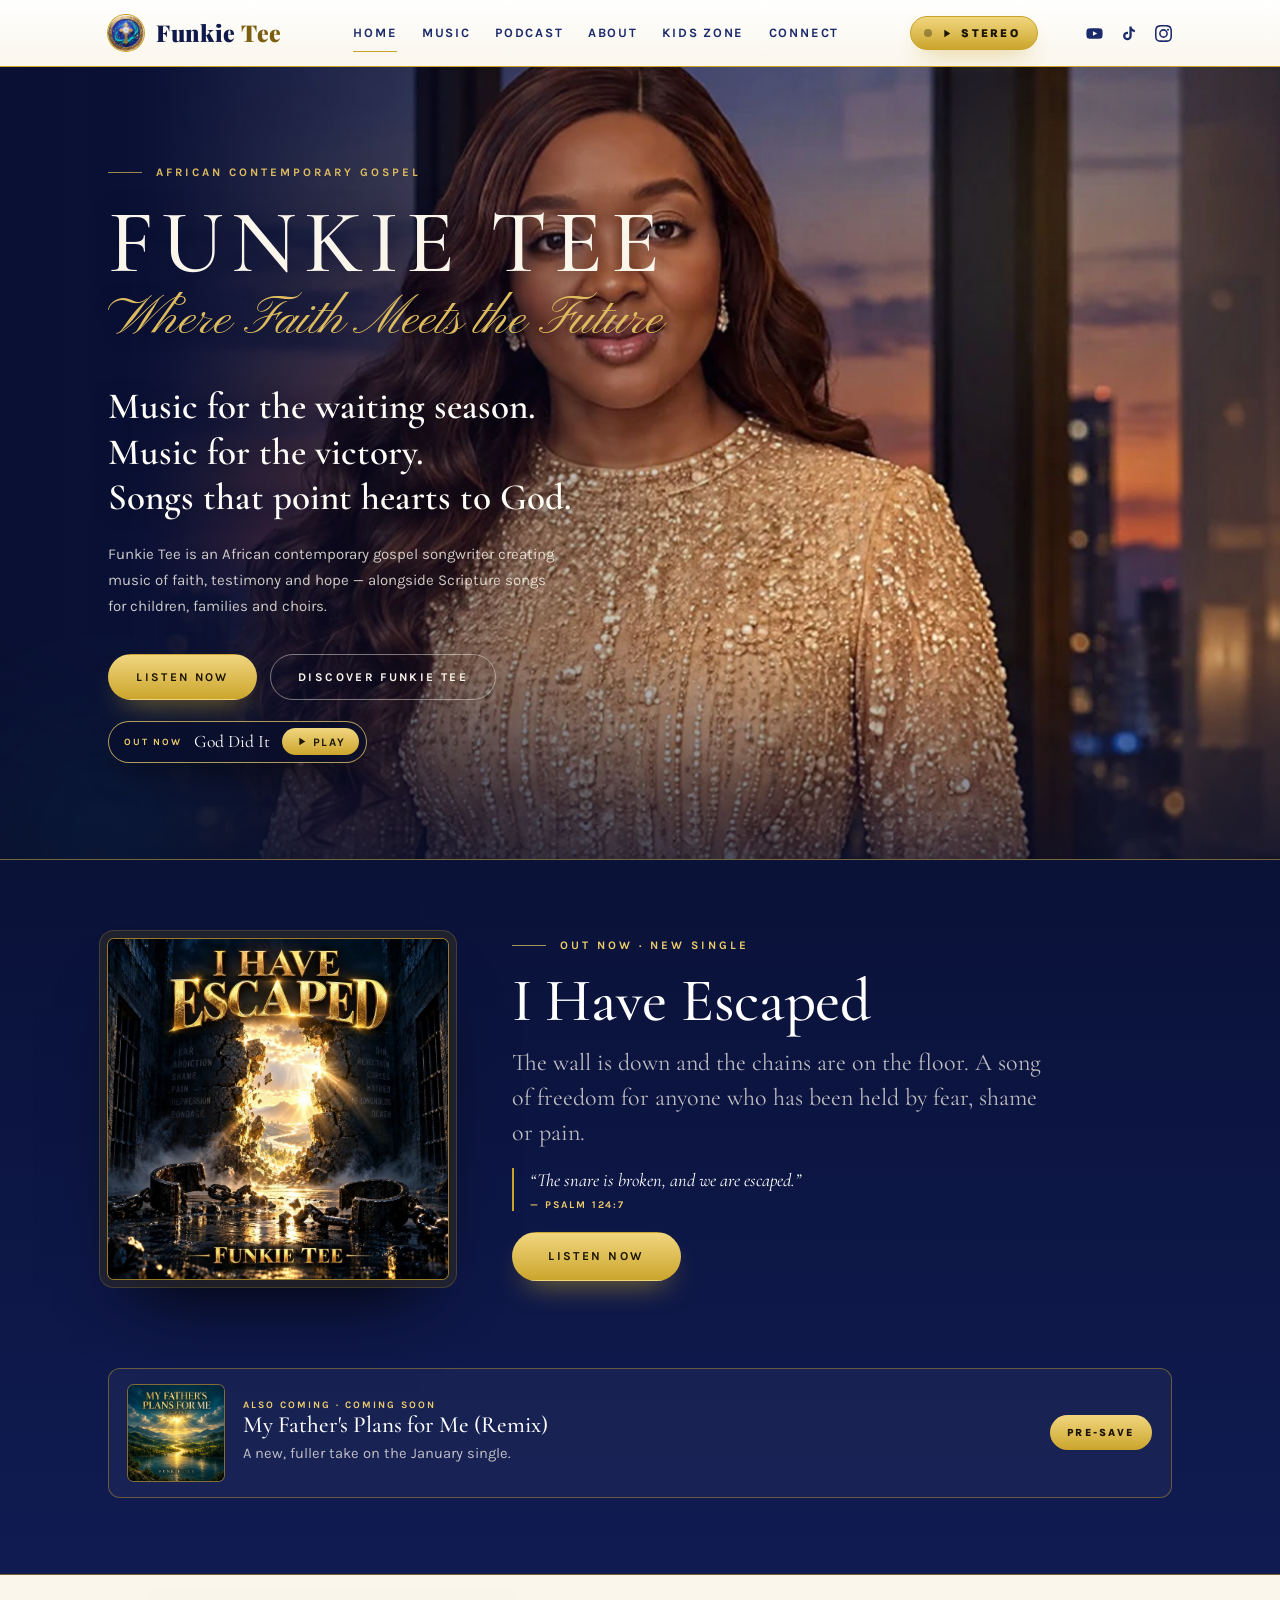
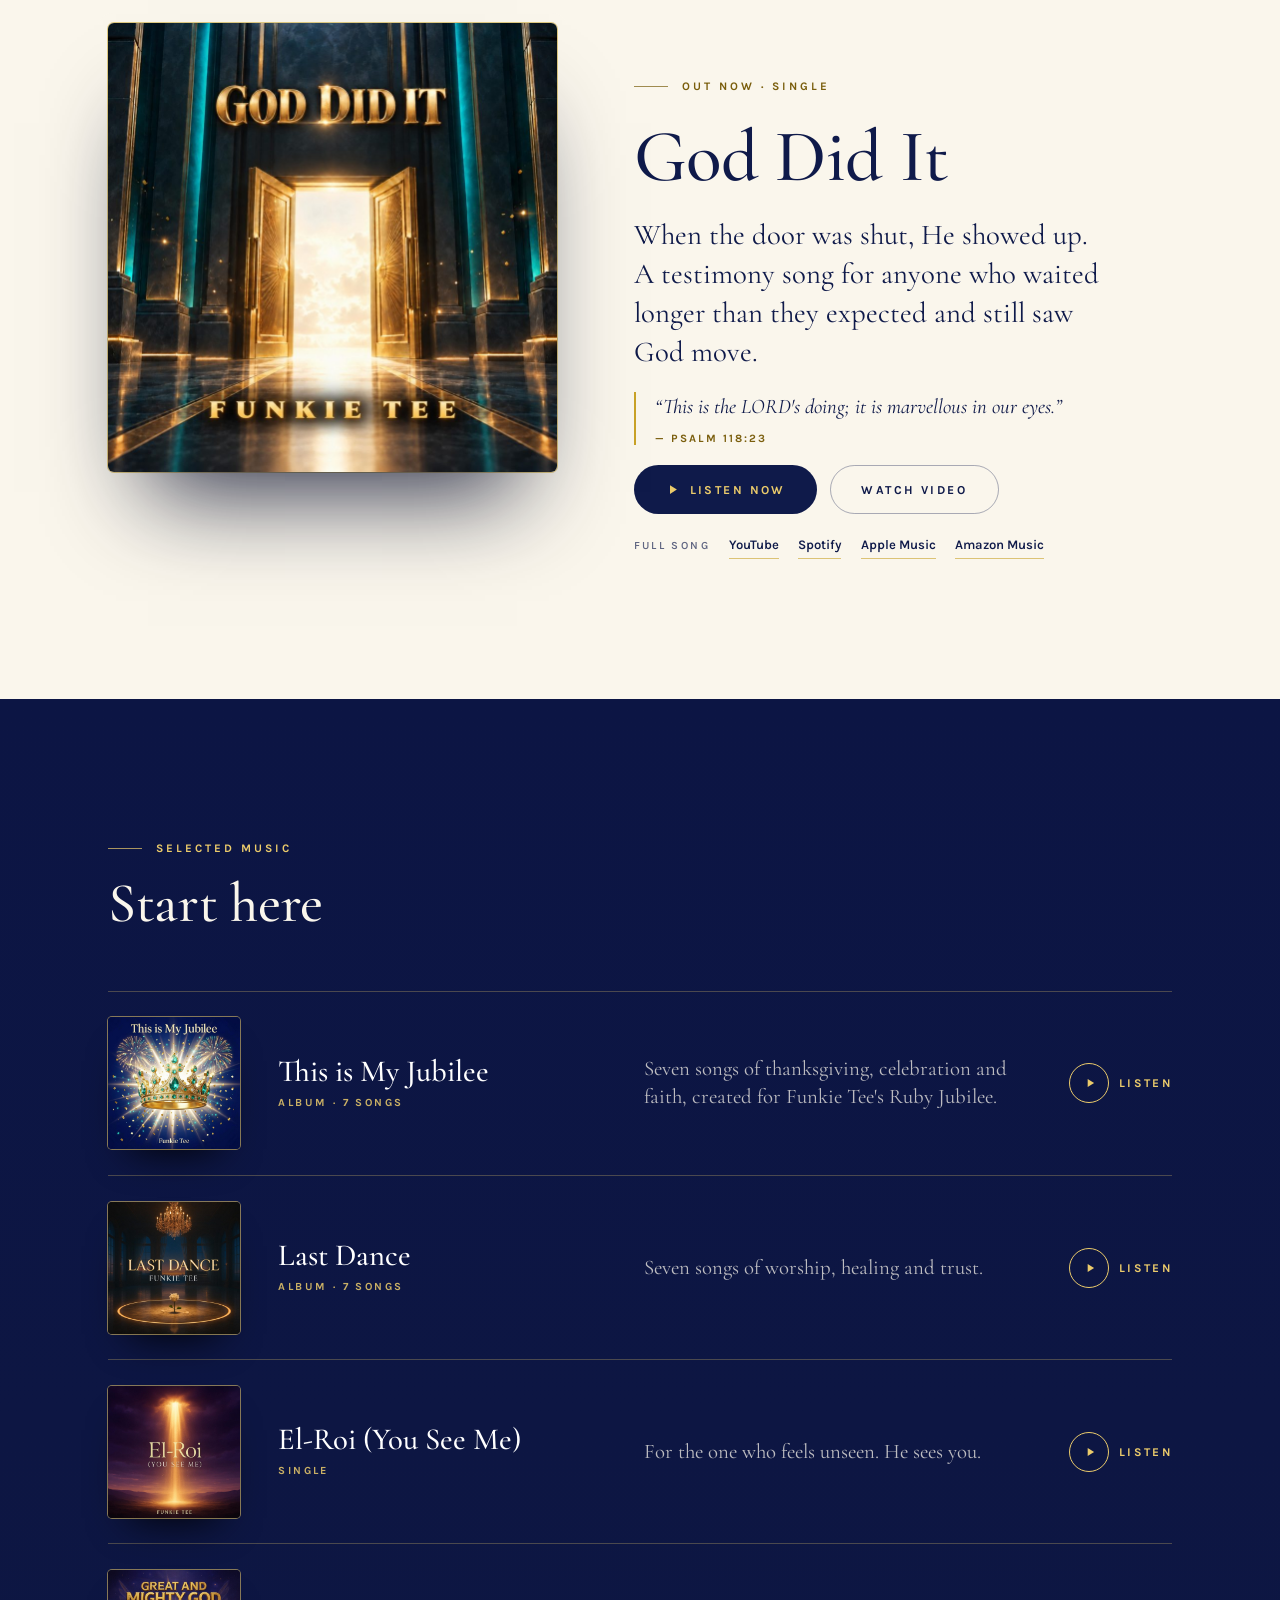
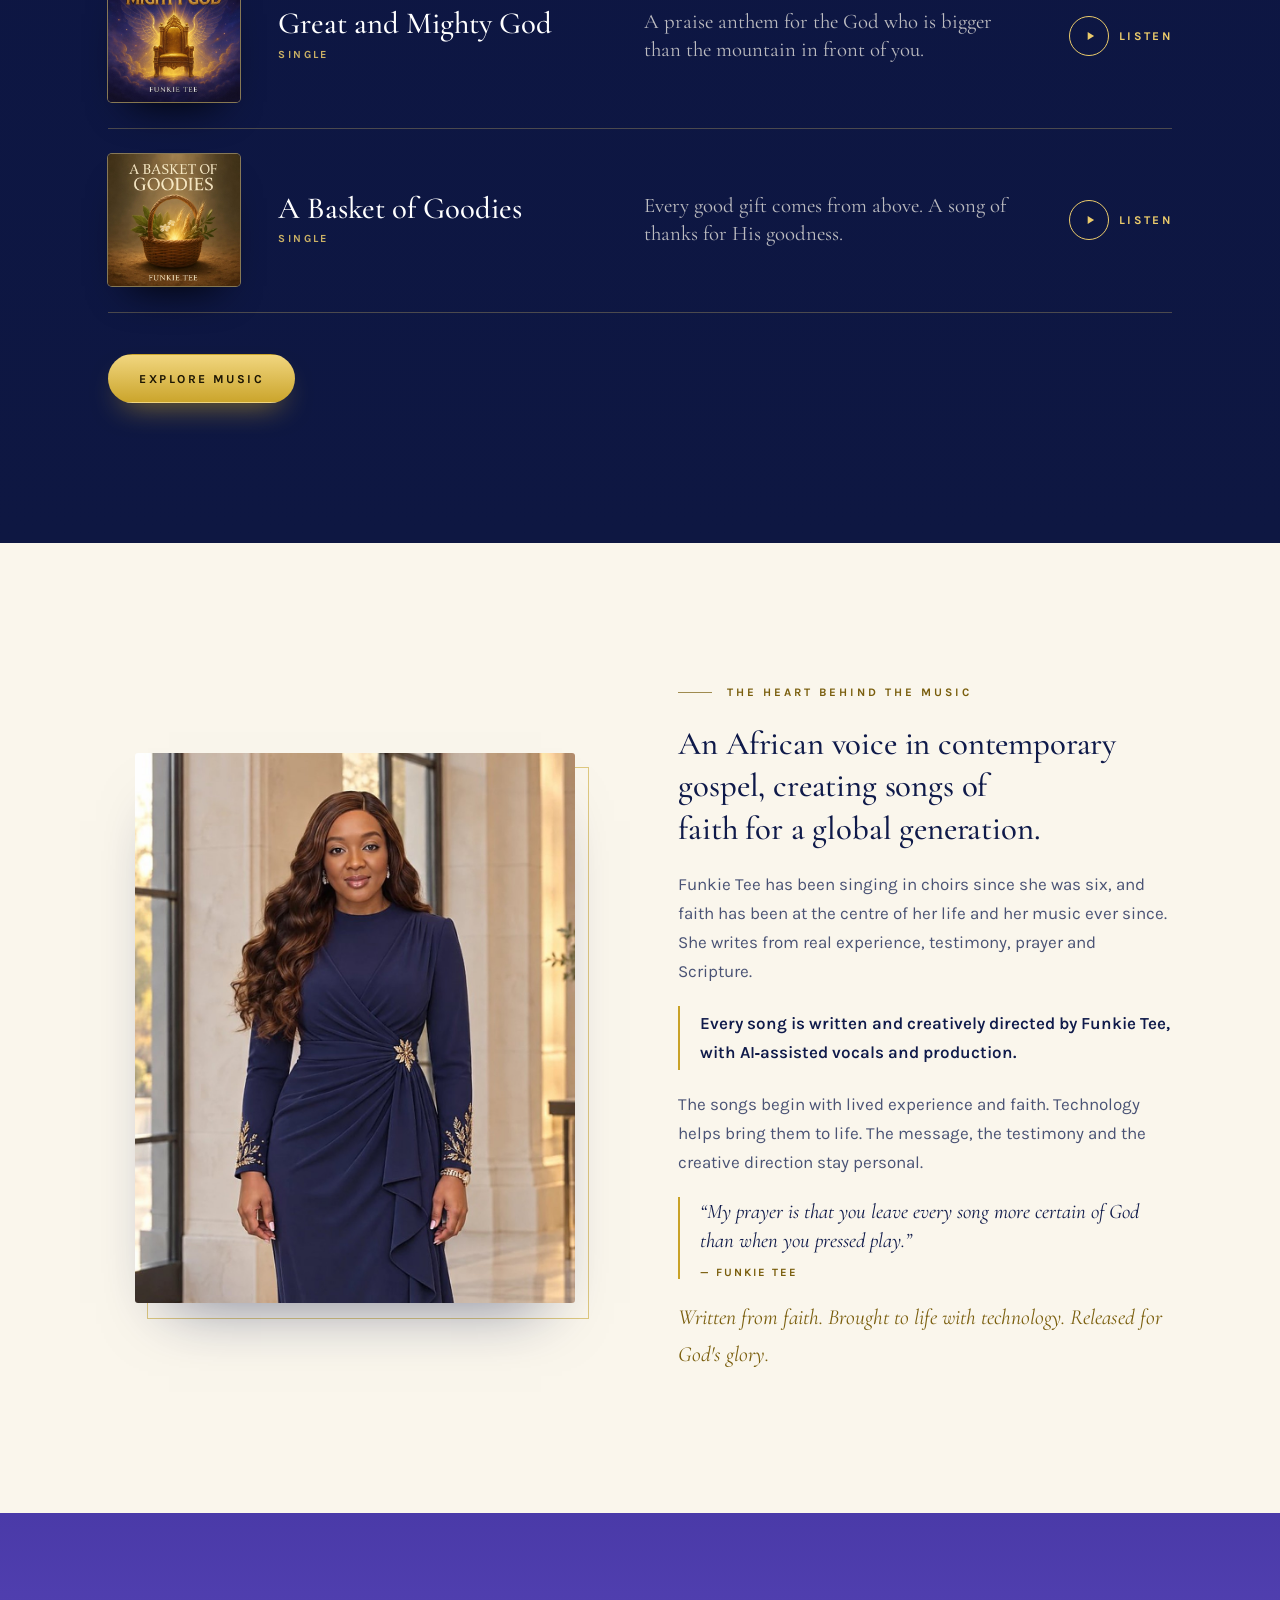
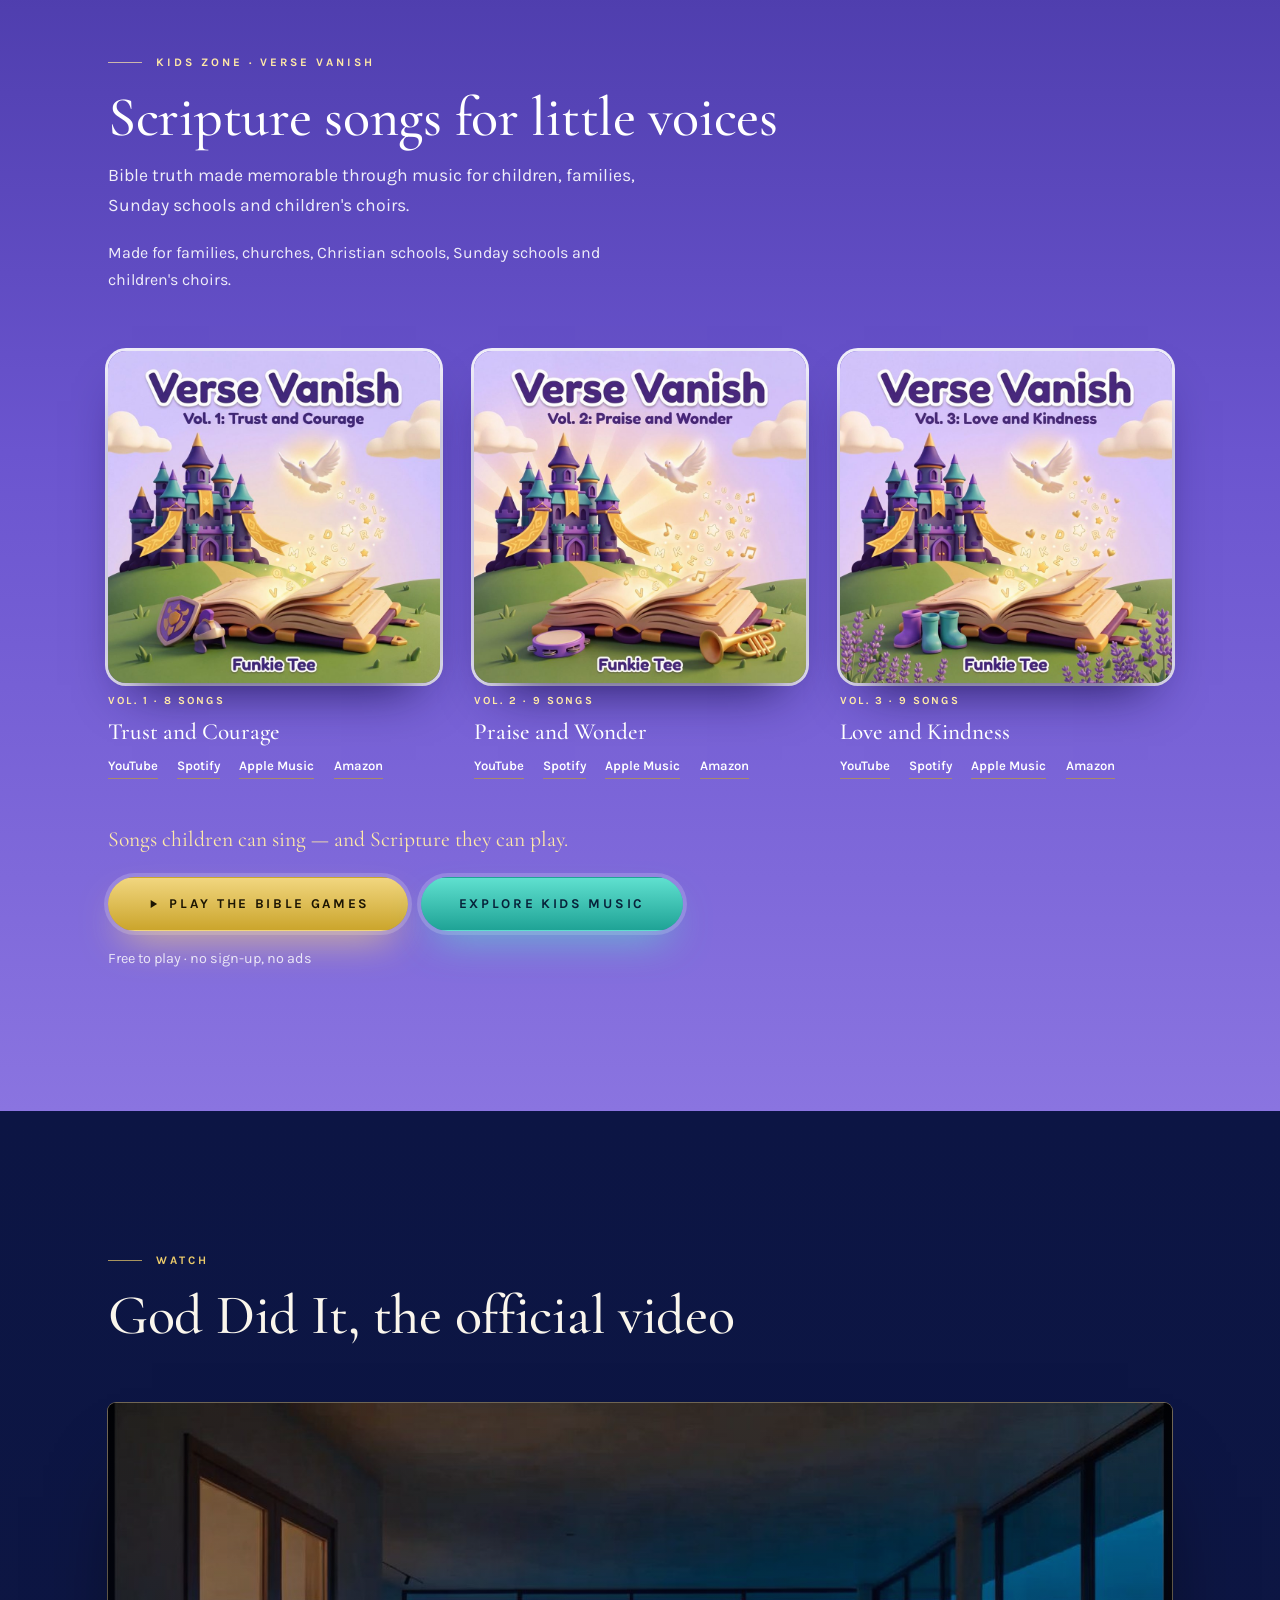
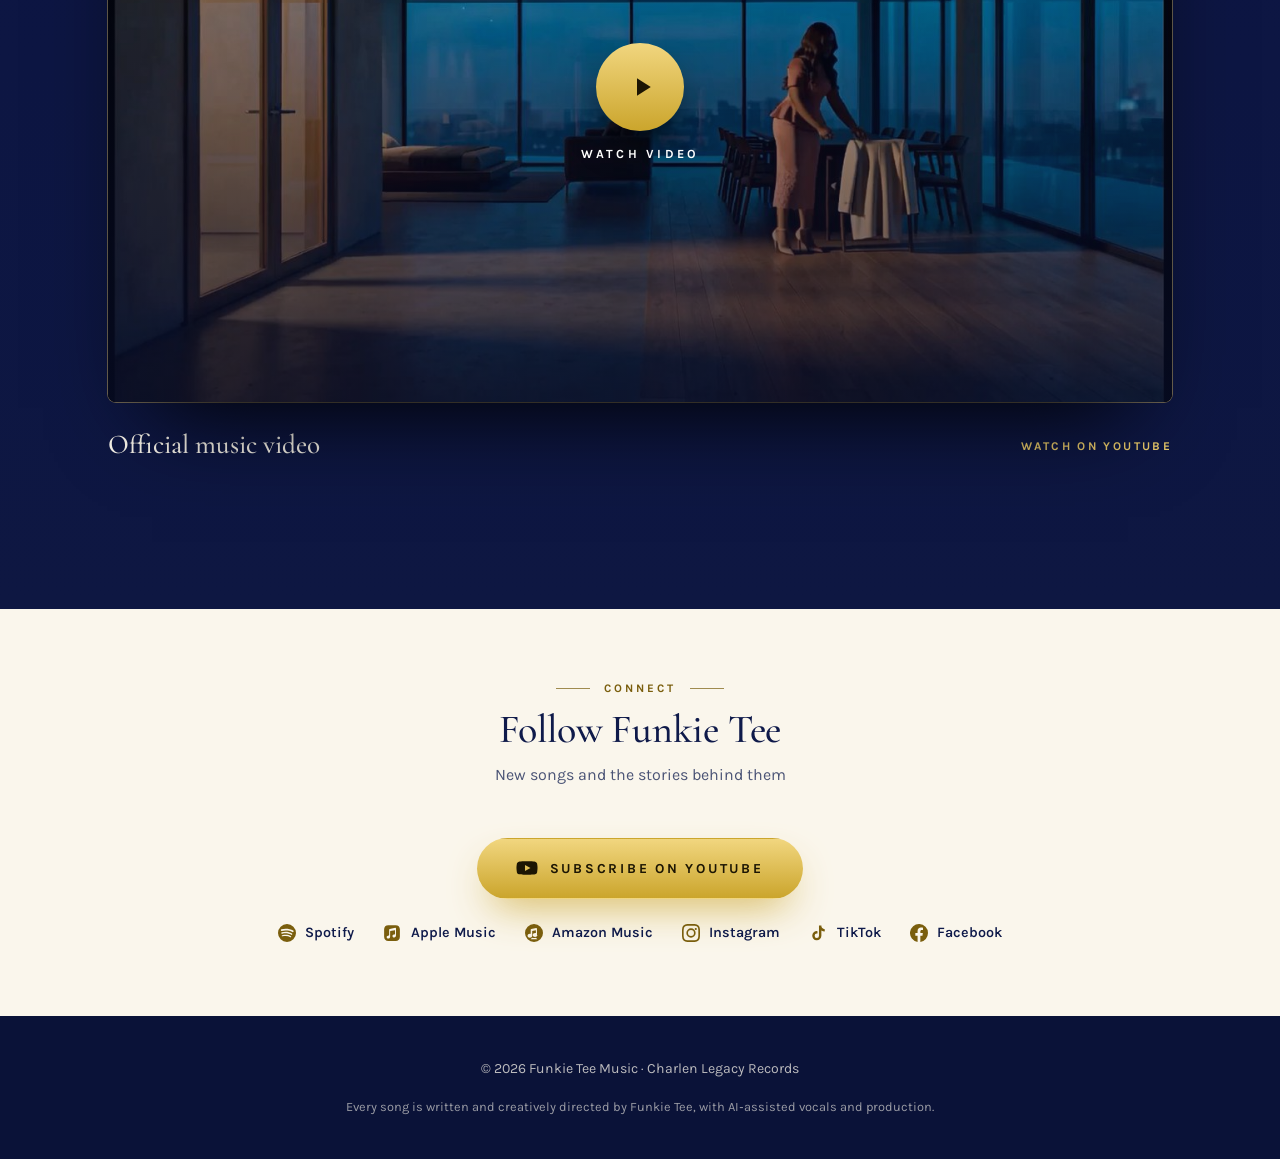
==== index.html @ 5ebae1af "Start here: Great and Mighty God replaces Nothing Missing, Nothing Broken Co-Authored-By: Claude Fab" ====
<!doctype html>
<html lang="en">
<head>
<meta charset="utf-8">
<meta name="viewport" content="width=device-width, initial-scale=1, viewport-fit=cover">
<title>Funkie Tee | Contemporary Gospel Music</title>
<meta name="description" content="Contemporary gospel music by Funkie Tee — songs of faith, testimony, worship and hope, plus Scripture music for children, families and choirs.">
<link rel="canonical" href="https://www.funkieteemusic.com/">
<meta property="og:type" content="website">
<meta property="og:site_name" content="Funkie Tee Music">
<meta property="og:title" content="Funkie Tee | Contemporary Gospel Music">
<meta property="og:description" content="Contemporary gospel music by Funkie Tee — songs of faith, testimony, worship and hope, plus Scripture music for children, families and choirs.">
<meta property="og:url" content="https://www.funkieteemusic.com/">
<meta property="og:image" content="https://www.funkieteemusic.com/img/share.jpg">
<meta property="og:image:width" content="1200">
<meta property="og:image:height" content="630">
<meta name="twitter:card" content="summary_large_image">
<meta name="theme-color" content="#0C1544">
<script type="application/ld+json">{"@context": "https://schema.org", "@type": "MusicGroup", "name": "Funkie Tee", "url": "https://www.funkieteemusic.com/", "image": "https://www.funkieteemusic.com/img/hero-wide.jpg", "description": "African contemporary gospel songwriter and creative artist.", "genre": ["Contemporary gospel", "African contemporary Christian", "Praise and worship", "Children's music"], "sameAs": ["https://www.youtube.com/@Funkieteemusic", "https://open.spotify.com/artist/38PxBexr2CgpQjC7OwSqL5", "https://music.apple.com/us/artist/funkie-tee/1867356216", "https://music.amazon.ca/artists/B0GFKVNXMG", "https://www.instagram.com/funkieteemusic", "https://www.tiktok.com/@funkieteemusic", "https://www.facebook.com/funkieteemusic"]}</script>
<link rel="icon" type="image/png" href="favicon.png">
<link rel="apple-touch-icon" href="apple-touch-icon.png">
<link rel="preconnect" href="https://fonts.googleapis.com">
<link rel="preconnect" href="https://fonts.gstatic.com" crossorigin>
<link rel="stylesheet" href="https://fonts.googleapis.com/css2?family=Cormorant+Garamond:ital,wght@0,500;0,600;1,500&family=Karla:wght@400;600;700;800&family=Pinyon+Script&family=Playfair+Display:wght@800;900&display=swap">
<link rel="stylesheet" href="css/site.css?v=55">
</head>
<body>
<a class="skiplink" href="#main">Skip to content</a>
<header class="site-head" id="site-head">
  <div class="wrap">
    <a class="brand" href="#top"><img src="img/emblem-sm.png" alt="" width="44" height="44"><span class="bname">Funkie <em>Tee</em></span></a>
    <button class="menu-btn" type="button" id="menu-btn" aria-expanded="false" aria-controls="navlinks">Menu</button>
    <nav class="links" id="navlinks" aria-label="Main">
      <a href="#top" aria-current="page">Home</a>
      <a href="music.html">Music</a>
      <a href="podcast.html">Podcast</a>
      <a href="#about">About</a>
      <a href="#kids">Kids Zone</a>
      <a href="#follow">Connect</a>
    </nav>
    <button class="stereo" type="button" id="stereo-btn" aria-pressed="false" aria-label="Turn on the stereo: play a continuous mix of Funkie Tee songs"><span class="dot"></span><svg class="i-play" viewBox="0 0 24 24" aria-hidden="true"><path d="M8 5v14l11-7z"/></svg><svg class="i-pause" viewBox="0 0 24 24" aria-hidden="true"><path d="M6 5h4v14H6zM14 5h4v14h-4z"/></svg><span class="full">Turn on the stereo</span><span class="short">Stereo</span></button>
    <div class="head-social">
      <a href="https://www.youtube.com/@Funkieteemusic?sub_confirmation=1" target="_blank" rel="noopener" aria-label="Subscribe to Funkie Tee on YouTube"><svg viewBox="0 0 24 24"><path d="M23 7.2a3 3 0 0 0-2.1-2.1C19 4.6 12 4.6 12 4.6s-7 0-8.9.5A3 3 0 0 0 1 7.2 31 31 0 0 0 .5 12 31 31 0 0 0 1 16.8a3 3 0 0 0 2.1 2.1c1.9.5 8.9.5 8.9.5s7 0 8.9-.5a3 3 0 0 0 2.1-2.1 31 31 0 0 0 .5-4.8 31 31 0 0 0-.5-4.8zM9.8 15.2V8.8l6 3.2-6 3.2z"/></svg></a>
      <a href="https://www.tiktok.com/@funkieteemusic" target="_blank" rel="noopener" aria-label="Funkie Tee on TikTok"><svg viewBox="0 0 24 24"><path d="M16.5 2h-3.2v13.6a2.9 2.9 0 1 1-2.9-2.9c.3 0 .6 0 .9.1V9.5a6.1 6.1 0 1 0 5.2 6V8.6a7.5 7.5 0 0 0 4.5 1.5V6.9A4.5 4.5 0 0 1 16.5 2z"/></svg></a>
      <a href="https://www.instagram.com/funkieteemusic" target="_blank" rel="noopener" aria-label="Funkie Tee on Instagram"><svg viewBox="0 0 24 24"><path d="M12 2.2c3.2 0 3.6 0 4.8.1 3.2.1 4.8 1.7 4.9 4.9.1 1.2.1 1.6.1 4.8s0 3.6-.1 4.8c-.1 3.2-1.7 4.8-4.9 4.9-1.2.1-1.6.1-4.8.1s-3.6 0-4.8-.1c-3.3-.1-4.8-1.7-4.9-4.9C2.2 15.6 2.2 15.2 2.2 12s0-3.6.1-4.8C2.4 4 4 2.4 7.2 2.3 8.4 2.2 8.8 2.2 12 2.2zM12 0C8.7 0 8.3 0 7.1.1 2.7.3.3 2.7.1 7.1 0 8.3 0 8.7 0 12s0 3.7.1 4.9c.2 4.4 2.6 6.8 7 7 1.2.1 1.6.1 4.9.1s3.7 0 4.9-.1c4.4-.2 6.8-2.6 7-7 .1-1.2.1-1.6.1-4.9s0-3.7-.1-4.9c-.2-4.4-2.6-6.8-7-7C15.7 0 15.3 0 12 0zm0 5.8a6.2 6.2 0 1 0 0 12.4 6.2 6.2 0 0 0 0-12.4zM12 16a4 4 0 1 1 0-8 4 4 0 0 1 0 8zm6.4-10.8a1.4 1.4 0 1 0 0 2.9 1.4 1.4 0 0 0 0-2.9z"/></svg></a>
    </div>
  </div>
</header>

<main id="main">
<section class="hero hero-wide" id="top" style="padding-block:0">
  <picture class="hero-bg"><source media="(max-width:820px)" srcset="img/hero-tall.jpg?v=3"><img src="img/hero-wide.jpg?v=2" alt="Funkie Tee in a gold beaded gown beside a window over a city at dusk" width="2000" height="1125" fetchpriority="high"></picture>
  <div class="hero-light" aria-hidden="true"><i class="gold"></i><i class="teal"></i></div>
  <div class="wrap">
    <div class="hero-copy">
      <span class="eyebrow">African contemporary gospel</span>
      <h1>FUNKIE TEE</h1>
      <p class="tagline">Where Faith Meets the Future</p>
      <p class="statement">Music for the waiting season.<br>Music for the victory.<br>Songs that point hearts to God.</p>
      <p class="support">Funkie Tee is an African contemporary gospel songwriter creating music of faith, testimony and hope — alongside Scripture songs for children, families and choirs.</p>
      <div class="row">
        <a class="btn btn-gold" href="music.html">Listen now</a>
        <a class="btn btn-line" href="#about">Discover Funkie Tee</a>
      </div>
      <button class="nowpill" type="button" data-play="god-did-it"><span class="np-tag">Out now</span><span class="np-title">God Did It</span><span class="np-play"><svg viewBox="0 0 24 24" aria-hidden="true"><path d="M8 5v14l11-7z"/></svg>Play</span></button>
    </div>
  </div>
</section>

<section class="next" id="next" data-release="2026-10-17T00:00:00-05:00">
  <div class="wrap">
    <a class="cover" href="https://distrokid.com/hyperfollow/funkietee/i-have-escaped" target="_blank" rel="noopener" aria-label="Pre-save I Have Escaped"><img src="img/cv/i-have-escaped.jpg" alt="I Have Escaped cover art: a prison wall broken open to golden light, broken chains on the ground" width="900" height="900"></a>
    <div class="stack">
      <span class="eyebrow" id="next-eyebrow">New single · 17 October</span>
      <h2>I Have Escaped</h2>
      <p class="pitch">The wall is down and the chains are on the floor. A song of freedom for anyone who has been held by fear, shame or pain.</p>
      <blockquote>“The snare is broken, and we are escaped.”<cite>— Psalm 124:7</cite></blockquote>
      <a class="btn btn-gold" id="next-btn" href="https://distrokid.com/hyperfollow/funkietee/i-have-escaped" target="_blank" rel="noopener">Pre-save now</a>
    </div>
        <a class="also-rel" href="https://distrokid.com/hyperfollow/funkietee/my-fathers-plans-for-me-remix" target="_blank" rel="noopener">
      <img src="img/cv/my-fathers-plans-for-me-remix.jpg" alt="My Father&#x27;s Plans for Me (Remix) cover art" width="900" height="900" loading="lazy">
      <span class="txt"><span class="kind">Also coming · Coming soon</span><strong>My Father&#x27;s Plans for Me (Remix)</strong><span class="line">A new, fuller take on the January single.</span></span>
      <span class="go">Pre-save</span>
    </a>
  </div>
</section>

<section class="on-ivory" id="latest">
  <div class="wrap feature">
    <div class="art"><img src="img/cv/god-did-it.jpg" alt="God Did It cover art: golden doors standing open" width="900" height="900" loading="lazy"></div>
    <div class="stack">
      <span class="eyebrow">Out now · Single</span>
      <h2>God Did It</h2>
      <p class="pitch">When the door was shut, He showed up. A testimony song for anyone who waited longer than they expected and still saw God move.</p>
      <blockquote>“This is the LORD's doing; it is marvellous in our eyes.”<cite>— Psalm 118:23</cite></blockquote>
      <div class="row">
        <button class="btn btn-ink" type="button" data-play="god-did-it"><svg viewBox="0 0 24 24" aria-hidden="true"><path d="M8 5v14l11-7z"/></svg>Listen now</button>
        <a class="btn btn-line" href="#video">Watch video</a>
      </div>
      <p class="also"><span>Full song</span><a href="https://www.youtube.com/watch?v=jnyfwOIjw3c" target="_blank" rel="noopener">YouTube</a><a href="https://open.spotify.com/track/3BAfG6dZxP5Ydbwav6AU3O" target="_blank" rel="noopener">Spotify</a><a href="https://music.apple.com/us/album/god-did-it/6811753024?i=6811753535" target="_blank" rel="noopener">Apple Music</a><a href="https://music.amazon.ca/albums/B0HJPTW15M" target="_blank" rel="noopener">Amazon Music</a></p>
    </div>
  </div>
</section>

<section class="on-indigo" id="music">
  <div class="wrap">
    <div class="head">
      <span class="eyebrow">Selected music</span>
      <h2>Start here</h2>
    </div>
    <ul class="picks">
      <li>
        <img src="img/cv/this-is-my-jubilee.jpg" alt="This is My Jubilee cover" width="900" height="900" loading="lazy">
        <div><h3>This is My Jubilee</h3><span class="kind">Album · 7 songs</span></div>
        <p class="line">Seven songs of thanksgiving, celebration and faith, created for Funkie Tee&#x27;s Ruby Jubilee.</p>
        <button class="playlink" type="button" data-play="this-is-my-jubilee" aria-label="Listen to a preview of This is My Jubilee"><i><svg viewBox="0 0 24 24" aria-hidden="true"><path d="M8 5v14l11-7z"/></svg></i>Listen</button>
      </li>
      <li>
        <img src="img/cv/last-dance.jpg" alt="Last Dance cover" width="900" height="900" loading="lazy">
        <div><h3>Last Dance</h3><span class="kind">Album · 7 songs</span></div>
        <p class="line">Seven songs of worship, healing and trust.</p>
        <button class="playlink" type="button" data-play="last-dance" aria-label="Listen to a preview of Last Dance"><i><svg viewBox="0 0 24 24" aria-hidden="true"><path d="M8 5v14l11-7z"/></svg></i>Listen</button>
      </li>
      <li>
        <img src="img/cv/el-roi-you-see-me.jpg" alt="El-Roi (You See Me) cover" width="900" height="900" loading="lazy">
        <div><h3>El-Roi (You See Me)</h3><span class="kind">Single</span></div>
        <p class="line">For the one who feels unseen. He sees you.</p>
        <button class="playlink" type="button" data-play="el-roi-you-see-me" aria-label="Listen to a preview of El-Roi (You See Me)"><i><svg viewBox="0 0 24 24" aria-hidden="true"><path d="M8 5v14l11-7z"/></svg></i>Listen</button>
      </li>
      <li>
        <img src="img/cv/great-and-mighty-god.jpg" alt="Great and Mighty God cover" width="900" height="900" loading="lazy">
        <div><h3>Great and Mighty God</h3><span class="kind">Single</span></div>
        <p class="line">A praise anthem for the God who is bigger than the mountain in front of you.</p>
        <button class="playlink" type="button" data-play="great-and-mighty-god" aria-label="Listen to a preview of Great and Mighty God"><i><svg viewBox="0 0 24 24" aria-hidden="true"><path d="M8 5v14l11-7z"/></svg></i>Listen</button>
      </li>
      <li>
        <img src="img/cv/a-basket-of-goodies.jpg" alt="A Basket of Goodies cover" width="900" height="900" loading="lazy">
        <div><h3>A Basket of Goodies</h3><span class="kind">Single</span></div>
        <p class="line">Every good gift comes from above. A song of thanks for His goodness.</p>
        <button class="playlink" type="button" data-play="a-basket-of-goodies" aria-label="Listen to a preview of A Basket of Goodies"><i><svg viewBox="0 0 24 24" aria-hidden="true"><path d="M8 5v14l11-7z"/></svg></i>Listen</button>
      </li>
    </ul>
    <div class="row" style="margin-top:2.6rem">
      <a class="btn btn-gold" href="music.html">Explore music</a>
    </div>
  </div>
</section>

<section class="on-ivory" id="about">
  <div class="wrap about">
    <figure class="pair solo">
      <img class="big" src="img/portrait-about-34.jpg" alt="Funkie Tee in a navy gown with gold embroidery" width="1000" height="1250">
    </figure>
    <div class="stack">
      <span class="eyebrow">The heart behind the music</span>
      <h2 class="voice">An African voice in contemporary gospel, creating songs of faith for a global generation.</h2>
      <p>Funkie Tee has been singing in choirs since she was six, and faith has been at the centre of her life and her music ever since. She writes from real experience, testimony, prayer and Scripture.</p>
      <p class="credit">Every song is written and creatively directed by Funkie Tee, with AI&#8209;assisted vocals and production.</p>
      <p>The songs begin with lived experience and faith. Technology helps bring them to life. The message, the testimony and the creative direction stay personal.</p>
      <blockquote>“My prayer is that you leave every song more certain of God than when you pressed play.”<cite>— Funkie Tee</cite></blockquote>
      <p class="closing">Written from faith. Brought to life with technology. Released for God's glory.</p>
    </div>
  </div>
</section>

<section class="kids" id="kids">
  <div class="wrap">
    <div class="head">
      <span class="eyebrow">Kids Zone · Verse Vanish</span>
      <h2>Scripture songs for little voices</h2>
      <p class="lead">Bible truth made memorable through music for children, families, Sunday schools and children's choirs.</p>
      <p class="madefor">Made for families, churches, Christian schools, Sunday schools and children's choirs.</p>
    </div>
    <div class="vols">
      <div class="vol">
        <a class="cover" href="https://www.youtube.com/playlist?list=OLAK5uy_km_A4u-g6XJtyzuR9VsN4Z_U0F-Cp-2rM" target="_blank" rel="noopener" aria-label="Listen to Verse Vanish, Vol. 1: Trust and Courage on YouTube"><img src="img/cv/verse-vanish-vol-1-trust-and-courage.jpg" alt="Verse Vanish, Vol. 1: Trust and Courage album cover" width="900" height="900" loading="lazy"></a>
        <span class="kind">Vol. 1 · 8 songs</span>
        <h3>Trust and Courage</h3>
        <span class="also"><a href="https://www.youtube.com/playlist?list=OLAK5uy_km_A4u-g6XJtyzuR9VsN4Z_U0F-Cp-2rM" target="_blank" rel="noopener">YouTube</a><a href="https://open.spotify.com/album/2Ob0yhZPnN49cMpGAW5QJo" target="_blank" rel="noopener">Spotify</a><a href="https://music.apple.com/us/album/verse-vanish-vol-1-trust-and-courage/6814858584" target="_blank" rel="noopener">Apple Music</a><a href="https://music.amazon.ca/albums/B0HKLCJ2R6" target="_blank" rel="noopener">Amazon</a></span>
      </div>
      <div class="vol">
        <a class="cover" href="https://www.youtube.com/playlist?list=OLAK5uy_nNXoYNPy8DpgBagwQBBnLxB4j_WO_fQMM" target="_blank" rel="noopener" aria-label="Listen to Verse Vanish, Vol. 2: Praise and Wonder on YouTube"><img src="img/cv/verse-vanish-vol-2-praise-and-wonder.jpg" alt="Verse Vanish, Vol. 2: Praise and Wonder album cover" width="900" height="900" loading="lazy"></a>
        <span class="kind">Vol. 2 · 9 songs</span>
        <h3>Praise and Wonder</h3>
        <span class="also"><a href="https://www.youtube.com/playlist?list=OLAK5uy_nNXoYNPy8DpgBagwQBBnLxB4j_WO_fQMM" target="_blank" rel="noopener">YouTube</a><a href="https://open.spotify.com/album/35eAXJZfLflisqZBFwWvkk" target="_blank" rel="noopener">Spotify</a><a href="https://music.apple.com/us/album/verse-vanish-vol-2-praise-and-wonder/6814919387" target="_blank" rel="noopener">Apple Music</a><a href="https://music.amazon.ca/albums/B0HKLQ1FRG" target="_blank" rel="noopener">Amazon</a></span>
      </div>
      <div class="vol">
        <a class="cover" href="https://www.youtube.com/playlist?list=OLAK5uy_kYufB1T3ET3UrKcsDPgxCz0owRfBmcB-M" target="_blank" rel="noopener" aria-label="Listen to Verse Vanish, Vol. 3: Love and Kindness on YouTube"><img src="img/cv/verse-vanish-vol-3-love-and-kindness.jpg" alt="Verse Vanish, Vol. 3: Love and Kindness album cover" width="900" height="900" loading="lazy"></a>
        <span class="kind">Vol. 3 · 9 songs</span>
        <h3>Love and Kindness</h3>
        <span class="also"><a href="https://www.youtube.com/playlist?list=OLAK5uy_kYufB1T3ET3UrKcsDPgxCz0owRfBmcB-M" target="_blank" rel="noopener">YouTube</a><a href="https://open.spotify.com/album/2Ty3YfbIYE3qAVB75dxBDs" target="_blank" rel="noopener">Spotify</a><a href="https://music.apple.com/us/album/verse-vanish-vol-3-love-and-kindness/6814971789" target="_blank" rel="noopener">Apple Music</a><a href="https://music.amazon.ca/albums/B0HKLY3P3W" target="_blank" rel="noopener">Amazon</a></span>
      </div>
    </div>
    <p class="playline">Songs children can sing — and Scripture they can play.</p>
    <div class="row">
      <a class="btn btn-gold btn-big" href="https://charlenplay.com" target="_blank" rel="noopener"><svg viewBox="0 0 24 24" aria-hidden="true"><path d="M8 5v14l11-7z"/></svg>Play the Bible games</a>
      <a class="btn btn-teal" href="music.html#kids">Explore kids music</a>
    </div>
    <p class="playnote">Free to play · no sign-up, no ads</p>
  </div>
</section>

<section class="on-indigo" id="video">
  <div class="wrap">
    <div class="head">
      <span class="eyebrow">Video preview</span>
      <h2>A first look at God Did It</h2>
    </div>
    <div class="video film" id="film" data-release="2026-10-01T13:00:00-05:00" data-yt="QLBroPtO5vY">
      <video muted loop playsinline preload="none" poster="img/video-god-did-it.jpg" width="1366" height="768" aria-label="God Did It, a short film: a woman in a rose dress in a glass-walled room above a city at dusk"><source src="video/god-did-it.mp4" type="video/mp4"></video>
      <button class="shade" type="button" id="film-btn" aria-label="Watch the God Did It video preview with sound"><span class="disc"><svg viewBox="0 0 24 24" aria-hidden="true"><path d="M8 5v14l11-7z"/></svg></span><span class="lbl">Watch the preview</span></button>
    </div>
    <button class="video" id="ytfilm" type="button" data-yt="QLBroPtO5vY" data-title="God Did It (Official Music Video) by Funkie Tee" aria-label="Watch God Did It, the official music video" hidden>
      <img src="img/video-god-did-it.jpg" alt="" width="1366" height="768" loading="lazy">
      <span class="shade"><span class="disc"><svg viewBox="0 0 24 24" aria-hidden="true"><path d="M8 5v14l11-7z"/></svg></span><span class="lbl">Watch video</span></span>
    </button>
    <div class="videocap"><b id="vcap-title">Official music video</b><a id="vcap-link" class="playlink" href="https://youtu.be/QLBroPtO5vY" target="_blank" rel="noopener">Watch the music video</a></div>
  </div>
</section>

<section class="on-ivory follow" id="follow">
  <div class="wrap">
    <div class="head">
      <span class="eyebrow">Connect</span>
      <h2>Follow Funkie Tee</h2>
      <p class="lead">New songs and the stories behind them</p>
    </div>
    <a class="btn btn-gold btn-big subscribe" href="https://www.youtube.com/@Funkieteemusic?sub_confirmation=1" target="_blank" rel="noopener"><svg viewBox="0 0 24 24"><path d="M23 7.2a3 3 0 0 0-2.1-2.1C19 4.6 12 4.6 12 4.6s-7 0-8.9.5A3 3 0 0 0 1 7.2 31 31 0 0 0 .5 12 31 31 0 0 0 1 16.8a3 3 0 0 0 2.1 2.1c1.9.5 8.9.5 8.9.5s7 0 8.9-.5a3 3 0 0 0 2.1-2.1 31 31 0 0 0 .5-4.8 31 31 0 0 0-.5-4.8zM9.8 15.2V8.8l6 3.2-6 3.2z"/></svg>Subscribe on YouTube</a>
    <div class="socials">
      <a href="https://open.spotify.com/artist/38PxBexr2CgpQjC7OwSqL5" target="_blank" rel="noopener"><svg viewBox="0 0 24 24" aria-hidden="true"><path d="M12 0a12 12 0 1 0 0 24 12 12 0 0 0 0-24zm5.5 17.3a.75.75 0 0 1-1.03.25c-2.82-1.72-6.37-2.11-10.55-1.16a.75.75 0 1 1-.33-1.46c4.57-1.04 8.5-.59 11.66 1.34.35.22.46.68.25 1.03zm1.47-3.27a.94.94 0 0 1-1.29.31c-3.23-1.98-8.15-2.56-11.97-1.4a.94.94 0 1 1-.54-1.79c4.36-1.32 9.78-.68 13.49 1.6.44.27.58.85.31 1.28zm.13-3.4C15.24 8.33 8.86 8.12 5.16 9.24a1.12 1.12 0 1 1-.65-2.15c4.25-1.29 11.31-1.04 15.77 1.61a1.12 1.12 0 0 1-1.15 1.93z"/></svg>Spotify</a>
      <a href="https://music.apple.com/us/artist/funkie-tee/1867356216" target="_blank" rel="noopener"><svg viewBox="0 0 24 24" aria-hidden="true"><path d="M16.9 1.5H7.1C3.6 1.5 1.5 3.6 1.5 7.1v9.8c0 3.5 2.1 5.6 5.6 5.6h9.8c3.5 0 5.6-2.1 5.6-5.6V7.1c0-3.5-2.1-5.6-5.6-5.6zm.4 13.9c0 1.3-.9 2.3-2.3 2.5-1.2.2-2.2-.6-2.3-1.7-.1-1 .6-1.9 1.8-2.1l1-.2c.3-.1.5-.3.5-.6V8.7c0-.3-.2-.5-.5-.4L9.9 9.4c-.3.1-.4.3-.4.6v6.9c0 1.3-.9 2.3-2.3 2.5-1.2.2-2.2-.6-2.3-1.7-.1-1 .6-1.9 1.8-2.1l1-.2c.3-.1.5-.3.5-.6V7.6c0-.6.3-1 .9-1.1l7.2-1.5c.5-.1 1 .2 1 .8v9.6z"/></svg>Apple Music</a>
      <a href="https://music.amazon.ca/artists/B0GFKVNXMG" target="_blank" rel="noopener"><svg viewBox="0 0 24 24" aria-hidden="true"><path d="M12 0a12 12 0 1 0 0 24 12 12 0 0 0 0-24zm4.5 14.6c0 1.5-1.4 2.7-3.1 2.7s-3.1-1.2-3.1-2.7 1.4-2.7 3.1-2.7c.4 0 .8.1 1.1.2V8.3L9.6 9.4v6.3c0 1.5-1.4 2.7-3.1 2.7S3.4 17.2 3.4 15.7s1.4-2.7 3.1-2.7c.4 0 .8.1 1.1.2V7.7c0-.5.3-.9.8-1l6.4-1.5c.6-.1 1.2.3 1.2 1v8.4zM7 20.2c-.4.6-1.1 1-2.1 1.2 1.9-.5 3.4-1.6 4.5-3.2a7 7 0 0 0 5.2 0c1.1 1.6 2.6 2.7 4.5 3.2-1-.2-1.7-.6-2.1-1.2"/></svg>Amazon Music</a>
      <a href="https://www.instagram.com/funkieteemusic" target="_blank" rel="noopener"><svg viewBox="0 0 24 24"><path d="M12 2.2c3.2 0 3.6 0 4.8.1 3.2.1 4.8 1.7 4.9 4.9.1 1.2.1 1.6.1 4.8s0 3.6-.1 4.8c-.1 3.2-1.7 4.8-4.9 4.9-1.2.1-1.6.1-4.8.1s-3.6 0-4.8-.1c-3.3-.1-4.8-1.7-4.9-4.9C2.2 15.6 2.2 15.2 2.2 12s0-3.6.1-4.8C2.4 4 4 2.4 7.2 2.3 8.4 2.2 8.8 2.2 12 2.2zM12 0C8.7 0 8.3 0 7.1.1 2.7.3.3 2.7.1 7.1 0 8.3 0 8.7 0 12s0 3.7.1 4.9c.2 4.4 2.6 6.8 7 7 1.2.1 1.6.1 4.9.1s3.7 0 4.9-.1c4.4-.2 6.8-2.6 7-7 .1-1.2.1-1.6.1-4.9s0-3.7-.1-4.9c-.2-4.4-2.6-6.8-7-7C15.7 0 15.3 0 12 0zm0 5.8a6.2 6.2 0 1 0 0 12.4 6.2 6.2 0 0 0 0-12.4zM12 16a4 4 0 1 1 0-8 4 4 0 0 1 0 8zm6.4-10.8a1.4 1.4 0 1 0 0 2.9 1.4 1.4 0 0 0 0-2.9z"/></svg>Instagram</a>
      <a href="https://www.tiktok.com/@funkieteemusic" target="_blank" rel="noopener"><svg viewBox="0 0 24 24"><path d="M16.5 2h-3.2v13.6a2.9 2.9 0 1 1-2.9-2.9c.3 0 .6 0 .9.1V9.5a6.1 6.1 0 1 0 5.2 6V8.6a7.5 7.5 0 0 0 4.5 1.5V6.9A4.5 4.5 0 0 1 16.5 2z"/></svg>TikTok</a>
      <a href="https://www.facebook.com/funkieteemusic" target="_blank" rel="noopener"><svg viewBox="0 0 24 24"><path d="M24 12a12 12 0 1 0-13.9 11.9v-8.4H7.1V12h3V9.4c0-3 1.8-4.7 4.5-4.7 1.3 0 2.7.2 2.7.2v3h-1.5c-1.5 0-2 .9-2 1.9V12h3.3l-.5 3.5h-2.8v8.4A12 12 0 0 0 24 12z"/></svg>Facebook</a>
    </div>
  </div>
</section>
</main>
<footer>
  <div class="wrap">
    <span>© 2026 Funkie Tee Music · Charlen Legacy Records</span>
    <span class="made">Every song is written and creatively directed by Funkie Tee, with AI&#8209;assisted vocals and production.</span>
  </div>
</footer>

<div class="player" id="player" hidden>
  <img class="cv" id="p-cover" src="img/cv/god-did-it.jpg" alt="" width="52" height="52">
  <div class="info"><div class="ttl" id="p-title">God Did It</div><div class="sub">30-second preview<a id="p-yt" href="https://www.youtube.com/watch?v=jnyfwOIjw3c" target="_blank" rel="noopener">YouTube</a><a id="p-sp" href="https://open.spotify.com/track/3BAfG6dZxP5Ydbwav6AU3O" target="_blank" rel="noopener">Spotify</a><a id="p-ap" href="https://music.apple.com/us/album/god-did-it/6811753024?i=6811753535" target="_blank" rel="noopener">Apple Music</a><a id="p-am" href="https://music.amazon.ca/albums/B0HJPTW15M" target="_blank" rel="noopener">Amazon</a></div></div>
  <div class="ctl">
    <button class="skip" type="button" id="p-prev" aria-label="Previous song"><svg viewBox="0 0 24 24" aria-hidden="true"><path d="M6 5h2v14H6zM20 5v14L9 12z"/></svg></button>
    <button class="pp" type="button" id="p-pp" aria-label="Play or pause"><svg class="i-play" viewBox="0 0 24 24" aria-hidden="true"><path d="M8 5v14l11-7z"/></svg><svg class="i-pause" viewBox="0 0 24 24" aria-hidden="true"><path d="M6 5h4v14H6zM14 5h4v14h-4z"/></svg></button>
    <button class="skip" type="button" id="p-next" aria-label="Next song"><svg viewBox="0 0 24 24" aria-hidden="true"><path d="M16 5h2v14h-2zM4 5v14l11-7z"/></svg></button>
    <button type="button" id="p-close" aria-label="Close player"><svg viewBox="0 0 24 24" aria-hidden="true"><path d="M6.4 5 5 6.4 10.6 12 5 17.6 6.4 19 12 13.4 17.6 19 19 17.6 13.4 12 19 6.4 17.6 5 12 10.6z"/></svg></button>
  </div>
  <div class="bar" id="p-bar" role="slider" aria-label="Preview progress" aria-valuemin="0" aria-valuemax="100" aria-valuenow="0" tabindex="0"><i id="p-fill"></i></div>
</div>
<audio id="audio" preload="none"></audio>
<script src="js/site.js?v=55" defer></script>
</body>
</html>
---- css/site.css ----
/* Funkie Tee Music — quiet luxury: deep indigo and warm ivory take turns; gold is a thread, teal a whisper.
   One editorial serif (Cormorant Garamond), one sans (Karla), one script used once (Pinyon Script). */
:root{
  --night:#0C1544;
  --indigo:#0E1742;
  --indigo-2:#17256A;
  --gold:#C9A227;
  --gold-soft:#EBCB6B;
  --gold-ink:#7A5E0D;
  --teal:#2BB3A3;
  --ivory:#FAF6EC;
  --paper:#FFFDF8;
  --ink:#0F1A4A;
  --ink-soft:#4A5375;
  --mist:rgba(250,246,236,.74);
  --display:"Cormorant Garamond",Georgia,"Times New Roman",serif;
  --body:"Karla","Helvetica Neue",Arial,sans-serif;
  --script:"Pinyon Script","Snell Roundhand",cursive;
  color-scheme:light;
}
*{box-sizing:border-box}
html{scroll-behavior:smooth;-webkit-text-size-adjust:100%}
@media (prefers-reduced-motion:reduce){html{scroll-behavior:auto}*,*::before,*::after{animation:none!important;transition:none!important}}
body{margin:0;background:var(--night);color:var(--ivory);font-family:var(--body);font-size:17px;line-height:1.7;-webkit-font-smoothing:antialiased}
img{max-width:100%;height:auto;display:block}
a{color:inherit}
h1,h2,h3{font-family:var(--display);font-weight:500;line-height:1.08;margin:0;text-wrap:balance}
h2{font-size:clamp(2.2rem,4.6vw,3.5rem);letter-spacing:-.005em}
h3{font-size:1.5rem}
p{margin:0}
[hidden]{display:none!important}
.wrap{max-width:1160px;margin-inline:auto;padding-inline:clamp(20px,5vw,48px)}
.skiplink{position:absolute;left:-9999px;top:0;background:var(--paper);color:var(--ink);padding:.8rem 1.2rem;z-index:100}
.skiplink:focus{left:12px;top:12px}
:focus-visible{outline:3px solid var(--teal);outline-offset:3px}

.eyebrow{font-size:.72rem;letter-spacing:.26em;text-transform:uppercase;font-weight:700;color:var(--gold-soft);display:flex;align-items:center;gap:.9rem}
.eyebrow::before{content:"";width:34px;height:1px;background:currentColor;opacity:.7}
.lead{font-size:1.1rem;max-width:34rem;color:var(--mist)}
.stack{display:flex;flex-direction:column;gap:1.25rem}
.stack>*{min-width:0}

/* Sections take turns */
section{padding-block:clamp(72px,10vw,132px);scroll-margin-top:12px}
.on-ivory{background:var(--ivory);color:var(--ink)}
.on-ivory .eyebrow{color:var(--gold-ink)}
.on-ivory .lead{color:var(--ink-soft)}
.on-indigo{background:linear-gradient(180deg,var(--night),var(--indigo))}
.head{display:flex;flex-direction:column;gap:.9rem;margin-bottom:clamp(2rem,4vw,3.4rem)}

/* Buttons */
.btn{display:inline-flex;align-items:center;justify-content:center;gap:.6rem;padding:1.02rem 1.9rem;border-radius:999px;font:700 .76rem var(--body);letter-spacing:.2em;text-transform:uppercase;text-decoration:none;border:1px solid transparent;cursor:pointer;transition:transform .2s,background .2s,color .2s,border-color .2s;white-space:nowrap}
.btn:hover{transform:translateY(-2px)}
.btn svg{width:15px;height:15px;fill:currentColor;flex:none}
.btn-gold{background:linear-gradient(180deg,#F1D67F,#CBA52C);color:#1C1503;box-shadow:0 14px 30px -14px rgba(201,162,39,.8)}
.btn-gold:hover{background:linear-gradient(180deg,#F7E09A,#D6B13A)}
.btn-line{border-color:rgba(250,246,236,.45);color:var(--ivory)}
.btn-line:hover{border-color:var(--gold-soft);color:var(--gold-soft)}
.btn-ink{background:var(--ink);color:var(--gold-soft)}
.btn-ink:hover{background:#17256A}
.on-ivory .btn-line{border-color:rgba(15,26,74,.35);color:var(--ink)}
.on-ivory .btn-line:hover{border-color:var(--gold-ink);color:var(--gold-ink)}
.row{display:flex;flex-wrap:wrap;gap:.8rem}
.also{display:flex;flex-wrap:wrap;align-items:center;gap:.35rem 1.2rem;font-size:.82rem;font-weight:600}
.also span{font-size:.68rem;letter-spacing:.22em;text-transform:uppercase;opacity:.65}
.also a{text-decoration:none;border-bottom:1px solid rgba(201,162,39,.6);padding-bottom:1px}
.also a:hover{color:var(--gold-ink);border-color:currentColor}
.on-indigo .also a:hover,.hero .also a:hover,.kids .also a:hover{color:var(--gold-soft)}

/* Header: a still bar that scrolls away */
.site-head{position:relative;z-index:30;padding-top:env(safe-area-inset-top,0px);background:linear-gradient(180deg,#FFFFFF,var(--ivory));border-bottom:1px solid var(--gold);color:var(--ink)}
.site-head .wrap{display:flex;align-items:center;justify-content:space-between;gap:1.5rem;height:80px}
.brand{display:flex;align-items:center;gap:.75rem;font-family:var(--display);font-size:1.7rem;font-weight:600;letter-spacing:.08em;text-decoration:none;white-space:nowrap}
.brand em{font-style:normal;color:var(--gold-ink)}
.brand img{width:44px;height:44px;border-radius:50%;box-shadow:0 0 0 1px var(--gold)}
.links{display:flex;gap:2.4rem}
.links a{position:relative;text-decoration:none;text-transform:uppercase;font-size:.72rem;font-weight:700;letter-spacing:.2em;padding-block:.5rem;color:#1B2A6B}
.links a::after{content:"";position:absolute;left:0;right:0;bottom:0;height:1px;background:var(--gold);transform:scaleX(0);transition:transform .25s}
.links a:hover::after,.links a[aria-current="page"]::after{transform:scaleX(1)}
.head-social{display:flex;gap:1.1rem}
.head-social a{display:grid;place-items:center;color:#1B2A6B;transition:color .2s}
.head-social a:hover{color:var(--gold-ink)}
.head-social svg{width:19px;height:19px;fill:currentColor}
.menu-btn{display:none;background:none;border:1px solid var(--gold);border-radius:999px;padding:.6rem 1.15rem;font:700 .7rem var(--body);letter-spacing:.2em;text-transform:uppercase;color:var(--ink);cursor:pointer}
@media (max-width:880px){
  .site-head .wrap{height:68px}
  .brand{font-size:1.4rem}
  .brand img{width:40px;height:40px}
  .menu-btn{display:block}
  .head-social{display:none}
  .links{display:none;position:absolute;left:0;right:0;top:100%;flex-direction:column;gap:0;background:var(--paper);border-bottom:1px solid var(--gold);box-shadow:0 26px 40px -20px rgba(0,0,0,.6);padding:.3rem clamp(20px,5vw,48px) 1rem}
  .site-head.open .links{display:flex}
  .links a{padding:1.05rem 0;border-bottom:1px solid rgba(201,162,39,.28);font-size:.8rem}
  .links a:last-child{border-bottom:0}
  .links a::after{display:none}
}

/* Hero */
.hero{position:relative;overflow:hidden;background:radial-gradient(70% 90% at 78% 40%,#1B2B78 0%,#101B52 38%,var(--night) 78%)}
.hero::after{content:"";position:absolute;left:0;right:0;bottom:0;height:1px;background:linear-gradient(90deg,transparent,rgba(201,162,39,.6),transparent)}
.hero .wrap{display:grid;grid-template-columns:minmax(0,6fr) minmax(0,5fr);gap:clamp(28px,5vw,80px);align-items:end;padding-top:clamp(56px,8vh,104px)}
.hero-copy{padding-bottom:clamp(56px,8vh,104px);display:flex;flex-direction:column;animation:rise .9s both}
.hero h1{font-size:clamp(3rem,6.3vw,5.2rem);letter-spacing:.07em;line-height:.95;white-space:nowrap;margin-top:1.1rem;color:var(--gold-soft);background:linear-gradient(100deg,#FFF1BF,#EBCB6B 45%,#D4AE3C 70%,#F7E09A);-webkit-background-clip:text;background-clip:text;-webkit-text-fill-color:transparent}
.hero .tagline{font-family:var(--script);font-size:clamp(2rem,4.2vw,3rem);line-height:1.1;color:var(--ivory);margin-top:.5rem}
.hero .statement{font-family:var(--display);font-size:clamp(1.55rem,2.7vw,2.15rem);line-height:1.28;margin-top:1.9rem;color:#fff}
.hero .statement span{display:block}
.hero .support{max-width:32rem;margin-top:1.3rem;color:var(--mist);font-size:1.02rem}
.hero .row{margin-top:2.1rem}
.hero-art{position:relative;align-self:end;justify-self:end;width:100%;max-width:440px;animation:rise 1.1s .15s both}
.hero-art::before{content:"";position:absolute;inset:-8% -12% 10%;background:radial-gradient(closest-side,rgba(201,162,39,.32),transparent 72%);filter:blur(30px)}
.hero-art img{position:relative;width:100%;aspect-ratio:4/5.1;object-fit:cover;object-position:50% 8%;border-radius:999px 999px 0 0;box-shadow:0 0 0 1px rgba(201,162,39,.85),0 0 0 10px rgba(8,14,44,.5),0 0 0 11px rgba(201,162,39,.3)}
.nowpill{position:absolute;left:50%;bottom:26px;transform:translateX(-50%);display:flex;align-items:center;gap:.75rem;width:max-content;max-width:calc(100% - 16px);padding:.45rem .5rem .45rem 1.05rem;border-radius:999px;border:1px solid rgba(235,203,107,.75);background:rgba(8,14,44,.82);backdrop-filter:blur(10px);color:#fff;cursor:pointer;font-family:var(--body);box-shadow:0 16px 34px -14px rgba(0,0,0,.85)}
.nowpill:hover{border-color:#fff}
.np-tag{font-size:.6rem;font-weight:700;letter-spacing:.2em;text-transform:uppercase;color:var(--gold-soft)}
.np-title{font-family:var(--display);font-size:1.2rem;white-space:nowrap}
.np-play{display:inline-flex;align-items:center;gap:.3rem;padding:.42rem .85rem;border-radius:999px;background:linear-gradient(180deg,#F1D67F,#CBA52C);color:#1C1503;font-weight:700;font-size:.72rem;letter-spacing:.12em;text-transform:uppercase}
.np-play svg{width:13px;height:13px;fill:currentColor}
@keyframes rise{from{opacity:0;transform:translateY(18px)}to{opacity:1;transform:none}}
@media (max-width:820px){
  .hero .wrap{grid-template-columns:1fr;padding-top:36px;gap:0}
  .hero-copy{padding-bottom:36px}
  .hero h1{font-size:13vw;margin-top:.8rem}
  .hero .tagline{font-size:7.4vw;white-space:nowrap}
  .video .disc{width:60px;height:60px}
  .video .disc svg{width:22px;height:22px}
  .video .shade{gap:.6rem}
  .hero .statement{margin-top:1.3rem}
  .hero .row .btn{flex:1 1 auto}
  .hero-art{justify-self:center;max-width:330px}
}

/* Featured release */
.feature{display:grid;grid-template-columns:minmax(0,5fr) minmax(0,6fr);gap:clamp(28px,6vw,88px);align-items:center}
.feature .art{position:relative}
.feature .art img{width:100%;aspect-ratio:1;object-fit:cover;border-radius:6px;box-shadow:0 40px 70px -34px rgba(15,26,74,.75),0 0 0 1px rgba(201,162,39,.5)}
.feature h2{font-size:clamp(2.8rem,6vw,4.6rem)}
.feature .pitch{font-family:var(--display);font-size:clamp(1.4rem,2.3vw,1.8rem);line-height:1.35;max-width:30rem}
blockquote{margin:0;padding-left:1.2rem;border-left:2px solid var(--gold);font-family:var(--display);font-style:italic;font-size:1.3rem;line-height:1.4}
blockquote cite{display:block;margin-top:.45rem;font:700 .7rem var(--body);font-style:normal;letter-spacing:.22em;text-transform:uppercase;color:var(--gold-ink)}
@media (max-width:820px){.feature{grid-template-columns:1fr}.feature .art{max-width:420px}}

/* Selected music: an editorial list, not a wall of boxes */
.picks{list-style:none;margin:0;padding:0;border-top:1px solid rgba(235,203,107,.28)}
.picks li{display:grid;grid-template-columns:132px minmax(0,1.1fr) minmax(0,1.3fr) auto;gap:clamp(16px,3vw,44px);align-items:center;padding-block:1.6rem;border-bottom:1px solid rgba(235,203,107,.28)}
.picks img{width:132px;height:132px;object-fit:cover;border-radius:4px;box-shadow:0 0 0 1px rgba(235,203,107,.55),0 22px 40px -22px #000}
.picks h3{font-size:clamp(1.5rem,2.4vw,2rem);color:#fff}
.picks .kind{display:block;margin-top:.35rem;font-size:.68rem;font-weight:700;letter-spacing:.22em;text-transform:uppercase;color:var(--gold-soft)}
.picks .line{font-family:var(--display);font-size:1.3rem;line-height:1.35;color:var(--mist)}
.playlink{display:inline-flex;align-items:center;gap:.6rem;background:none;border:0;padding:.4rem 0;color:var(--gold-soft);font:700 .74rem var(--body);letter-spacing:.2em;text-transform:uppercase;cursor:pointer;text-decoration:none}
.playlink i{width:40px;height:40px;border-radius:50%;border:1px solid currentColor;display:grid;place-items:center;transition:background .2s,color .2s}
.playlink:hover i{background:var(--gold-soft);color:var(--ink)}
.playlink svg{width:14px;height:14px;fill:currentColor;margin-left:2px}
@media (max-width:820px){
  .picks li{grid-template-columns:96px minmax(0,1fr);gap:.4rem 1.1rem;align-items:start}
  .picks img{width:96px;height:96px;grid-row:span 3}
  .picks .line{font-size:1.12rem}
}

/* About */
.about{display:grid;grid-template-columns:minmax(0,4fr) minmax(0,7fr);gap:clamp(28px,6vw,96px);align-items:center}
.about figure{margin:0;max-width:380px;justify-self:center;width:100%}
.about figure img{width:100%;border-radius:4px;box-shadow:0 40px 70px -36px rgba(15,26,74,.7),0 0 0 1px rgba(201,162,39,.5)}
.about .voice{font-family:var(--display);font-size:clamp(1.55rem,2.6vw,2.05rem);line-height:1.3}
.about p{max-width:36rem;color:var(--ink-soft)}
.about .credit{color:var(--ink);font-weight:600;padding:1.1rem 1.3rem;border:1px solid rgba(201,162,39,.6);border-left:3px solid var(--gold);background:var(--paper);max-width:36rem}
.about blockquote{color:var(--ink);max-width:34rem}
.about .closing{font-family:var(--display);font-style:italic;font-size:1.35rem;color:var(--gold-ink)}
@media (max-width:820px){.about{grid-template-columns:1fr}.about figure{max-width:250px;justify-self:start}}

/* Kids: a brighter room inside the same house */
.kids{background:linear-gradient(180deg,#4A3AA8 0%,#6B55CF 45%,#8A74E0 100%);color:#fff;position:relative;overflow:hidden}
.kids .eyebrow{color:#FFE9A8}
.kids .lead{color:rgba(255,255,255,.9)}
.kids h2{max-width:14em}
.chips{display:flex;flex-wrap:wrap;gap:.5rem;list-style:none;margin:0;padding:0}
.chips li{padding:.42rem .95rem;border-radius:999px;background:rgba(255,255,255,.16);border:1px solid rgba(255,255,255,.35);font-size:.84rem;font-weight:600}
.vols{display:grid;grid-template-columns:repeat(3,minmax(0,1fr));gap:clamp(14px,3vw,34px);margin-block:2.6rem}
.vol{display:flex;flex-direction:column;gap:.6rem}
.vol img{width:100%;aspect-ratio:1;object-fit:cover;border-radius:18px;box-shadow:0 26px 50px -24px rgba(20,10,70,.9),0 0 0 3px rgba(255,255,255,.9)}
.vol a.cover{display:block;transition:transform .3s}
.vol a.cover:hover{transform:translateY(-6px) rotate(-1deg)}
.vol h3{font-size:1.45rem}
.vol .kind{font-size:.68rem;font-weight:700;letter-spacing:.2em;text-transform:uppercase;color:#FFE9A8}
.kids .btn-line{border-color:rgba(255,255,255,.7);color:#fff}
@media (max-width:700px){.vols{grid-template-columns:1fr;max-width:340px}}

/* Video */
.video{position:relative;display:block;width:100%;aspect-ratio:16/9;border:0;padding:0;border-radius:8px;overflow:hidden;background:#000;cursor:pointer;box-shadow:0 50px 90px -44px #000,0 0 0 1px rgba(235,203,107,.45)}
.video img{width:100%;height:100%;object-fit:cover;transition:transform .8s}
.video:hover img{transform:scale(1.03)}
.video .shade{position:absolute;inset:0;background:linear-gradient(180deg,rgba(8,14,44,.1),rgba(8,14,44,.7));display:flex;flex-direction:column;align-items:center;justify-content:center;gap:1rem;color:#fff}
.video .disc{width:88px;height:88px;border-radius:50%;background:linear-gradient(180deg,#F1D67F,#CBA52C);display:grid;place-items:center;color:#1C1503;box-shadow:0 20px 40px -14px #000}
.video .disc svg{width:30px;height:30px;fill:currentColor;margin-left:4px}
.video .lbl{font:700 .78rem var(--body);letter-spacing:.26em;text-transform:uppercase}
.video iframe{position:absolute;inset:0;width:100%;height:100%;border:0}
.videocap{display:flex;flex-wrap:wrap;justify-content:space-between;align-items:baseline;gap:.5rem 2rem;margin-top:1.3rem}
.videocap b{font-family:var(--display);font-weight:500;font-size:1.7rem}
.videocap span{color:var(--mist);font-size:.95rem}

/* Follow */
.follow{text-align:center}
.follow .head{align-items:center}
.follow .eyebrow::after{content:"";width:34px;height:1px;background:currentColor;opacity:.7}
.follow .lead{margin-inline:auto}
.platbtns{display:grid;grid-template-columns:repeat(4,minmax(0,1fr));gap:.7rem;max-width:760px;margin-inline:auto}
.platbtns .btn{padding-inline:.6rem}
.socials{display:flex;flex-wrap:wrap;justify-content:center;gap:.6rem 2.2rem;margin-top:2.2rem}
.socials a{display:inline-flex;align-items:center;gap:.6rem;text-decoration:none;font-weight:600;font-size:.95rem}
.socials svg{width:20px;height:20px;fill:var(--gold-ink)}
.socials a:hover{color:var(--gold-ink)}
@media (max-width:640px){.platbtns{grid-template-columns:repeat(2,minmax(0,1fr))}}

/* Footer */
footer{background:#0A1238;color:var(--mist);padding-block:2.6rem;font-size:.88rem;text-align:center}
footer .wrap{display:flex;flex-direction:column;align-items:center;gap:.9rem}
footer .made{max-width:40rem;color:var(--ivory)}
footer nav{display:flex;flex-wrap:wrap;justify-content:center;gap:.4rem 1.4rem;font-size:.8rem}
footer nav a{text-decoration:none;border-bottom:1px solid transparent}
footer nav a:hover{color:var(--gold-soft);border-color:currentColor}
footer .sep{width:40px;height:1px;background:rgba(201,162,39,.6)}

/* Music page */
.pagehead{background:radial-gradient(70% 120% at 80% 0%,#1B2B78,var(--night) 70%);padding-block:clamp(56px,8vw,104px)}
.pagehead h1{font-size:clamp(3rem,8vw,5.6rem);letter-spacing:.02em}
.pagehead .lead{margin-top:1rem}
.subnav{display:flex;flex-wrap:wrap;gap:.5rem 1.8rem;margin-top:2rem;font:700 .72rem var(--body);letter-spacing:.2em;text-transform:uppercase}
.subnav a{text-decoration:none;color:var(--gold-soft);border-bottom:1px solid rgba(235,203,107,.5);padding-bottom:3px}
.subnav a:hover{color:#fff;border-color:#fff}
.shelf{display:grid;grid-template-columns:repeat(auto-fill,minmax(200px,1fr));gap:clamp(22px,3vw,40px) clamp(16px,2.4vw,32px)}
.shelf.two{grid-template-columns:repeat(2,minmax(0,1fr));max-width:760px}
.rel{display:flex;flex-direction:column;gap:.55rem}
.rel .cover{position:relative;display:block;padding:0;border:0;background:none;cursor:pointer;border-radius:4px;overflow:hidden;box-shadow:0 26px 44px -26px rgba(15,26,74,.75),0 0 0 1px rgba(201,162,39,.45)}
.rel .cover img{width:100%;aspect-ratio:1;object-fit:cover;transition:transform .5s}
.rel .cover:hover img{transform:scale(1.04)}
.rel .cover .go{position:absolute;right:10px;bottom:10px;width:44px;height:44px;border-radius:50%;background:linear-gradient(180deg,#F1D67F,#CBA52C);display:grid;place-items:center;color:#1C1503;opacity:0;transform:translateY(6px);transition:opacity .25s,transform .25s;box-shadow:0 10px 20px -8px rgba(0,0,0,.7)}
.rel .cover:hover .go,.rel .cover:focus-visible .go{opacity:1;transform:none}
.rel .cover .go svg{width:16px;height:16px;fill:currentColor;margin-left:2px}
.rel h3{font-size:1.35rem;line-height:1.15;margin-top:.3rem}
.rel .kind{font-size:.66rem;font-weight:700;letter-spacing:.2em;text-transform:uppercase;color:var(--gold-ink)}
.plats{display:flex;flex-wrap:wrap;gap:.15rem .85rem;font-size:.78rem;font-weight:600}
.plats a{text-decoration:none;color:var(--ink-soft)}
.rel .plats{display:grid;grid-template-columns:auto auto;justify-content:start;gap:.2rem 1.1rem}
.plats a:hover{color:var(--gold-ink);text-decoration:underline}
.songhead{display:grid;grid-template-columns:minmax(0,1fr) minmax(0,400px);gap:1.5rem 3rem;align-items:end;margin-bottom:2.2rem}
.anywhere{padding:1.1rem 1.2rem 1.2rem;border-radius:16px;background:rgba(255,255,255,.06);border:1px solid rgba(255,255,255,.18)}
.anywhere b{display:block;font-size:.72rem;letter-spacing:.22em;text-transform:uppercase;margin-bottom:.75rem;color:var(--gold-soft)}
.aw-grid{display:grid;grid-template-columns:1fr 1fr;gap:.55rem}
.aw-grid a{display:block;text-align:center;padding:.7rem .5rem;border-radius:999px;background:var(--paper);color:var(--ink);font-weight:700;font-size:.86rem;text-decoration:none;transition:background .2s}
.aw-grid a:hover{background:#F6E7B4}
.songpanel{padding:clamp(10px,2vw,22px) clamp(12px,2.6vw,30px);border-radius:18px;background:var(--paper);border:1px solid rgba(201,162,39,.7);color:var(--ink);box-shadow:0 40px 80px -40px #000}
.songs{columns:2;column-gap:3rem;list-style:none;padding:0;margin:0}
.songs li{break-inside:avoid;display:flex;align-items:center;gap:.9rem;padding:.62rem .5rem;border-bottom:1px solid rgba(15,26,74,.1);border-radius:10px}
.songs li:hover,.songs li.on{background:rgba(201,162,39,.16)}
.songs .pl{flex:none;width:44px;height:44px;border-radius:50%;border:0;background:var(--ink);color:var(--gold-soft);display:grid;place-items:center;cursor:pointer;transition:background .2s,color .2s}
.songs .pl:hover,.songs li.on .pl{background:linear-gradient(180deg,#F1D67F,#CBA52C);color:#1C1503}
.songs .pl svg{width:15px;height:15px;fill:currentColor}
.songs .pl .i-pause,.songs li.playing .pl .i-play{display:none}
.songs li.playing .pl .i-pause{display:block}
.songs .body{flex:1;min-width:0;display:flex;flex-direction:column;gap:.1rem}
.songs .t{font-family:var(--display);font-size:1.35rem;line-height:1.2}
.songs li.on .t{color:var(--gold-ink)}
.newtag{display:inline-block;vertical-align:middle;margin-left:.5rem;font:700 .56rem var(--body);letter-spacing:.16em;text-transform:uppercase;padding:.18rem .5rem;border-radius:999px;background:var(--ink);color:var(--gold-soft)}
.eq{display:none;align-items:flex-end;gap:3px;height:16px;flex:none}
.songs li.playing .eq{display:flex}
.eq i{width:3px;background:var(--gold);border-radius:2px;animation:eq .9s ease-in-out infinite}
.eq i:nth-child(2){animation-delay:.2s}.eq i:nth-child(3){animation-delay:.4s}
@keyframes eq{0%,100%{height:4px}50%{height:16px}}
@media (max-width:820px){
  .songs{columns:1}
  .songhead{grid-template-columns:1fr}
  .shelf{grid-template-columns:repeat(2,minmax(0,1fr))}
  .rel h3{font-size:1.15rem}
  .plats{font-size:.72rem;gap:.1rem .6rem}
}

/* Player */
.player{position:fixed;left:0;right:0;bottom:0;z-index:40;padding:.7rem clamp(12px,3vw,28px) calc(.7rem + env(safe-area-inset-bottom,0px));background:rgba(8,14,44,.94);backdrop-filter:blur(16px);border-top:1px solid rgba(201,162,39,.6);color:#fff;display:grid;grid-template-columns:auto minmax(0,1fr) auto;gap:.6rem 1rem;align-items:center;animation:rise .35s}
.player .cv{width:52px;height:52px;border-radius:4px;object-fit:cover;box-shadow:0 0 0 1px rgba(201,162,39,.5)}
.player .info{min-width:0}
.player .ttl{font-family:var(--display);font-size:1.25rem;white-space:nowrap;overflow:hidden;text-overflow:ellipsis;line-height:1.2}
.player .sub{font-size:.68rem;letter-spacing:.1em;text-transform:uppercase;color:var(--gold-soft);white-space:nowrap;overflow:hidden;text-overflow:ellipsis}
.player .sub a{color:#fff;margin-left:.6rem;text-underline-offset:3px}
.player .ctl{display:flex;align-items:center;gap:.35rem}
.player button{background:none;border:0;color:#fff;cursor:pointer;width:40px;height:40px;border-radius:50%;display:grid;place-items:center}
.player button:hover{background:rgba(255,255,255,.12)}
.player button svg{width:20px;height:20px;fill:currentColor}
.player .pp{background:linear-gradient(180deg,#F1D67F,#CBA52C);color:#1C1503;width:46px;height:46px}
.player .pp:hover{background:linear-gradient(180deg,#F7E09A,#D6B13A)}
.player .pp .i-pause,.player.playing .pp .i-play{display:none}
.player.playing .pp .i-pause{display:block}
.player .bar{grid-column:1/-1;height:4px;border-radius:4px;background:rgba(255,255,255,.16);cursor:pointer;position:relative}
.player .bar i{position:absolute;left:0;top:0;bottom:0;width:0;border-radius:4px;background:linear-gradient(90deg,var(--gold),#F7E09A)}
body.has-player{padding-bottom:96px}
@media (max-width:640px){.player .sub a,.player .skip{display:none}.player .cv{width:44px;height:44px}.player .ttl{font-size:1.1rem}}

@media (max-width:820px){
  body{font-size:16.5px}
  h2{font-size:clamp(2rem,8.4vw,2.6rem)}
  section{padding-block:64px}
}

/* Follow block: compact */
.follow{padding-block:clamp(44px,5.5vw,72px)}
.follow .head{gap:.6rem;margin-bottom:1.5rem}
.follow h2{font-size:clamp(1.9rem,3.2vw,2.5rem)}
.follow .lead{font-size:1rem}
.follow .platbtns{max-width:620px;gap:.55rem}
.follow .platbtns .btn{padding:.72rem .5rem;font-size:.68rem;letter-spacing:.16em}
.follow .socials{margin-top:1.4rem;gap:.5rem 1.8rem}
.follow .socials a{font-size:.9rem}
.follow .socials svg{width:18px;height:18px}

/* Film block */
.film{cursor:default}
.film video{position:absolute;inset:0;width:100%;height:100%;object-fit:cover;background:#000}
.film .shade{border:0;padding:0;cursor:pointer;width:100%;background:linear-gradient(180deg,rgba(8,14,44,0) 40%,rgba(8,14,44,.55));font:inherit}
.film .shade:hover .disc{transform:scale(1.06)}
.film .disc{transition:transform .25s}
.videocap{align-items:center}
.videocap .playlink{color:var(--gold-soft)}

/* Music page header: the dusk room, with the words on the dark wall side */
.pagehead{position:relative;isolation:isolate;background:var(--night);padding-block:clamp(72px,11vw,150px)}
.pagehead::before{content:"";position:absolute;inset:0;z-index:-2;background:url("../img/video-god-did-it.jpg") 70% 50%/cover no-repeat}
.pagehead::after{content:"";position:absolute;inset:0;z-index:-1;background:linear-gradient(90deg,rgba(8,14,44,.94) 0%,rgba(8,14,44,.8) 38%,rgba(8,14,44,.25) 70%,rgba(8,14,44,.1) 100%),linear-gradient(180deg,rgba(8,14,44,0) 60%,rgba(8,14,44,.7) 100%)}
@media (max-width:820px){
  .pagehead::before{background-position:78% 50%}
  .pagehead::after{background:linear-gradient(180deg,rgba(8,14,44,.82) 0%,rgba(8,14,44,.7) 60%,rgba(8,14,44,.85) 100%)}
}

/* Hero: full-width photograph, words on the dark sky */
.hero-wide{position:relative;isolation:isolate;display:flex;align-items:center;min-height:min(88vh,820px);background:var(--night)}
.hero-bg{position:absolute;inset:0;z-index:-2;display:block}
.hero-bg img{width:100%;height:100%;object-fit:cover;object-position:80% 10%}
.hero-wide::before{content:"";position:absolute;inset:0;z-index:-1;background:linear-gradient(90deg,rgba(8,14,44,.9) 0%,rgba(8,14,44,.66) 34%,rgba(8,14,44,.16) 58%,rgba(8,14,44,0) 74%),linear-gradient(180deg,rgba(8,14,44,0) 72%,rgba(8,14,44,.55) 100%)}
.hero-wide .wrap{display:block;width:100%;padding-block:clamp(64px,9vh,120px)}
.hero-wide .hero-copy{max-width:600px;padding-bottom:0}
.hero-wide .nowpill{left:auto;right:clamp(20px,5vw,64px);bottom:28px;transform:none}
@media (max-width:820px){
  .hero-wide{display:block;min-height:0}
  .hero-wide::before{display:none}
  .hero-bg{position:relative;aspect-ratio:4/4.5;overflow:hidden}
  .hero-bg::after{content:"";position:absolute;left:0;right:0;bottom:0;height:34%;background:linear-gradient(180deg,rgba(8,14,44,0),var(--night))}
  .hero-bg img{object-position:50% 0}
  .hero-wide .wrap{display:flex;flex-direction:column;padding-block:0 44px;margin-top:-34px;position:relative}
  .hero-wide .nowpill{position:static;order:-1;align-self:flex-start;margin:0 0 1.5rem}
}
/* Music page header now uses the rooftop photograph */
.pagehead::before{background-image:url("../img/music-header.jpg");background-position:82% 38%}
@media (max-width:820px){.pagehead::before{background-position:76% 38%}}
@media (max-width:820px){.hero .statement{font-size:5.5vw}}
/* New photographs (final set) */
.hero-bg img{object-position:72% 20%}
.pagehead::before{background-position:70% 30%}
@media (max-width:820px){.hero-bg img{object-position:50% 0}.pagehead::before{background-position:72% 30%}}
/* About: two portraits, the rose dress in front */
.about figure.duo{position:relative;max-width:440px;aspect-ratio:1/1.12;justify-self:center}
.about .duo img{position:absolute;width:62%;border-radius:4px;box-shadow:0 40px 70px -36px rgba(15,26,74,.7),0 0 0 1px rgba(201,162,39,.5)}
.about .duo .back{left:0;top:0;width:60%}
.about .duo .front{right:0;bottom:0;width:64%;box-shadow:0 44px 70px -30px rgba(15,26,74,.8),0 0 0 1px rgba(201,162,39,.6),0 0 0 8px var(--ivory)}
@media (max-width:820px){.about figure.duo{max-width:320px;justify-self:start}}

/* Round: brighter hero on the rooftop photo, pill under the buttons, About portraits side by side */
.hero-bg img{object-position:74% 18%}
.hero-wide::before{background:linear-gradient(90deg,rgba(8,14,44,.72) 0%,rgba(8,14,44,.5) 30%,rgba(8,14,44,.14) 52%,rgba(8,14,44,0) 66%),linear-gradient(180deg,rgba(8,14,44,0) 78%,rgba(8,14,44,.4) 100%)}
.hero-wide .nowpill{position:static;transform:none;margin-top:1.5rem;align-self:flex-start;width:max-content}
.hero-wide .hero-copy{display:flex;flex-direction:column;align-items:flex-start}
.hero .support{color:rgba(250,246,236,.9)}
.about{grid-template-columns:minmax(0,6fr) minmax(0,6fr)}
.about figure.pair{max-width:none;width:100%;display:grid;grid-template-columns:1fr 1fr;gap:clamp(10px,1.6vw,18px);align-items:stretch}
.about figure.pair img{width:100%;height:100%;aspect-ratio:3/4.4;object-fit:cover;object-position:50% 0;border-radius:4px;box-shadow:0 30px 60px -36px rgba(15,26,74,.6),0 0 0 1px rgba(201,162,39,.55)}
.pagehead::before{background-image:url("../img/music-header.jpg");background-position:76% 22%}
@media (max-width:820px){
  .hero-bg img{object-position:50% 0}
  .hero-wide .nowpill{order:0;margin:1.4rem 0 0}
  .about{grid-template-columns:1fr}
  .about figure.pair{max-width:none;justify-self:stretch}
  .pagehead::before{background-position:70% 22%}
}

/* Final refinement: hero hierarchy in ivory with gold accents, quieter gold elsewhere, cleaner citations */
.hero-wide .hero-copy{max-width:660px}
.hero-wide::before{background:linear-gradient(90deg,rgba(8,14,44,.86) 0%,rgba(8,14,44,.7) 28%,rgba(8,14,44,.32) 50%,rgba(8,14,44,0) 64%),linear-gradient(180deg,rgba(8,14,44,.18) 0%,rgba(8,14,44,0) 30%,rgba(8,14,44,0) 78%,rgba(8,14,44,.42) 100%)}
.hero h1{background:none;-webkit-text-fill-color:currentColor;color:var(--ivory);font-size:clamp(3.4rem,7vw,6rem);letter-spacing:.08em;text-shadow:0 2px 24px rgba(8,14,44,.55)}
.hero .tagline{color:#DDBB5E;font-size:clamp(2.2rem,4.4vw,3.3rem);margin-top:.35rem;text-shadow:0 2px 16px rgba(8,14,44,.5)}
.hero .statement{font-weight:600;font-size:clamp(1.7rem,2.9vw,2.35rem);line-height:1.22;margin-top:2rem;color:#FFFDF8;text-shadow:0 2px 18px rgba(8,14,44,.6)}
.hero .support{font-size:.98rem;max-width:30rem;margin-top:1.4rem;color:rgba(250,246,236,.86)}
.hero .row{margin-top:2.2rem}
.hero .eyebrow{color:#DDBB5E}
blockquote cite{margin-top:.7rem;letter-spacing:.18em}
.about blockquote cite{color:var(--gold-ink)}
.madefor{font-size:1rem;color:rgba(255,255,255,.9);max-width:34rem;margin-top:.2rem}
.playline{font-family:var(--display);font-size:1.35rem;color:#FFE9A8;margin-bottom:1.2rem}
.picks .kind{color:rgba(235,203,107,.85)}
footer .made{font-size:.8rem;color:rgba(250,246,236,.6)}
section{padding-block:clamp(80px,11vw,140px)}
.head{margin-bottom:clamp(2.2rem,4.5vw,3.6rem)}
@media (max-width:820px){
  .hero h1{font-size:12.5vw;letter-spacing:.06em}
  .hero .tagline{font-size:8.6vw;white-space:normal}
  .hero .statement{font-size:6.6vw;line-height:1.24}
  section{padding-block:72px}
}
@media (max-width:820px){.hero .tagline{font-size:7.6vw;white-space:nowrap}.hero .statement{font-size:6vw}}
/* Hero back on the penthouse photograph; rooftop on the Music page */
.hero-bg img{object-position:72% 20%}
.hero-wide::before{background:linear-gradient(90deg,rgba(8,14,44,.78) 0%,rgba(8,14,44,.58) 30%,rgba(8,14,44,.2) 52%,rgba(8,14,44,0) 66%),linear-gradient(180deg,rgba(8,14,44,0) 0%,rgba(8,14,44,0) 76%,rgba(8,14,44,.5) 100%)}
.pagehead::before{background-position:74% 18%}
@media (max-width:820px){.hero-bg img{object-position:50% 0}.pagehead::before{background-position:72% 30%}}

/* Cinematic hero: slow push-in, drifting light, staggered reveal; artwork overlaps into the next scene */
.hero-wide{overflow:hidden}
.hero-bg img{transform:translateY(var(--py,0)) scale(1.04);animation:pushin 26s ease-out both;will-change:transform}
@keyframes pushin{from{transform:translateY(var(--py,0)) scale(1.0)}to{transform:translateY(var(--py,0)) scale(1.06)}}
.hero-light{position:absolute;inset:0;z-index:-1;pointer-events:none;overflow:hidden;mix-blend-mode:screen}
.hero-light i{position:absolute;display:block;border-radius:50%;filter:blur(60px);opacity:.55}
.hero-light .gold{width:52vw;height:52vw;right:-8vw;top:-14vw;background:radial-gradient(closest-side,rgba(232,196,92,.34),transparent 70%);animation:driftA 38s ease-in-out infinite alternate}
.hero-light .teal{width:40vw;height:40vw;left:-12vw;bottom:-18vw;background:radial-gradient(closest-side,rgba(43,179,163,.22),transparent 70%);animation:driftB 46s ease-in-out infinite alternate}
@keyframes driftA{to{transform:translate(-6vw,5vw)}}
@keyframes driftB{to{transform:translate(7vw,-5vw)}}
.hero-copy>*{opacity:0;transform:translateY(16px);animation:reveal 1.1s cubic-bezier(.2,.7,.2,1) both}
.hero-copy>.eyebrow{animation-delay:.15s}.hero-copy>h1{animation-delay:.3s}.hero-copy>.tagline{animation-delay:.5s}.hero-copy>.statement{animation-delay:.7s}.hero-copy>.support{animation-delay:.9s}.hero-copy>.row{animation-delay:1.05s}.hero-copy>.nowpill{animation-delay:1.2s}
@keyframes reveal{to{opacity:1;transform:none}}
.hero-wide .hero-copy{animation:none}
@media (prefers-reduced-motion:reduce){.hero-copy>*{opacity:1;transform:none}.hero-bg img{transform:none}}
/* hero flows into the release: the artwork straddles the edge */
.hero-wide::before{background:linear-gradient(90deg,rgba(8,14,44,.8) 0%,rgba(8,14,44,.6) 30%,rgba(8,14,44,.2) 52%,rgba(8,14,44,0) 66%),linear-gradient(180deg,rgba(8,14,44,0) 0%,rgba(8,14,44,0) 70%,rgba(8,14,44,.72) 100%)}
.hero-wide::after{background:none}
#latest{padding-top:0;margin-top:0}
#latest .feature{padding-top:clamp(64px,8vw,110px)}
#latest .feature .art{margin-top:calc(-1 * clamp(90px,11vw,150px));z-index:2}
#latest .feature .art img{box-shadow:0 60px 90px -40px rgba(8,14,44,.85),0 0 0 1px rgba(201,162,39,.55),0 0 0 10px var(--ivory)}
@media (max-width:820px){#latest .feature .art{margin-top:-56px;max-width:78%;margin-inline:auto}}
/* sections rise gently as they enter the viewport (browsers without scroll-driven animations show everything at rest) */
@supports (animation-timeline: view()){
  .head,.feature .stack,.picks li,.about figure,.about .stack,.vol,.video,.follow .platbtns{animation:rise-in linear both;animation-timeline:view();animation-range:entry 0% entry 38%}
  @keyframes rise-in{from{opacity:.001;transform:translateY(26px)}to{opacity:1;transform:none}}
  #latest .feature .art{animation:none}
}
/* premium hover on the video block and picks */
.video img{transition:transform 1.4s ease}
.picks li{transition:background .3s}
.picks li:hover{background:linear-gradient(90deg,rgba(235,203,107,.06),transparent 70%)}
@media (max-width:820px){.feature .also{display:grid;grid-template-columns:auto auto;justify-content:start;gap:.4rem 1.4rem}.feature .also span{grid-column:1/-1}}

/* About: editorial overlap. The navy portrait stands tall at the back; the rose portrait sits forward on an ivory mat. */
.about figure.pair{display:block;position:relative;width:100%;max-width:520px;aspect-ratio:1/1.18;margin:0;justify-self:center}
.about figure.pair::before{content:"";position:absolute;right:-14px;top:14px;width:72%;height:86%;border:1px solid rgba(201,162,39,.55);pointer-events:none}
.about figure.pair img{position:absolute;object-fit:cover;object-position:50% 0;border-radius:3px;margin:0;aspect-ratio:auto;height:auto}
.about figure.pair .big{right:0;top:0;width:72%;height:86%;box-shadow:0 34px 60px -34px rgba(15,26,74,.55)}
.about figure.pair .small{left:0;bottom:0;width:50%;aspect-ratio:3/4;border:9px solid var(--ivory);box-shadow:0 44px 70px -30px rgba(15,26,74,.65),0 0 0 1px rgba(201,162,39,.5)}
@media (max-width:820px){.about figure.pair{max-width:360px;justify-self:start}.about figure.pair::before{right:-10px;top:10px}.about figure.pair .small{border-width:6px}}
/* Kids Zone: the games are the main door */
.kids .btn-big{padding:1.15rem 2.3rem;font-size:.84rem;box-shadow:0 18px 40px -14px rgba(255,220,120,.9),0 0 0 4px rgba(255,255,255,.18)}
.kids .btn-big:hover{transform:translateY(-3px);box-shadow:0 24px 46px -14px rgba(255,220,120,1),0 0 0 4px rgba(255,255,255,.28)}
.kids .btn-big svg{width:14px;height:14px}
.playnote{margin-top:1rem;font-size:.9rem;color:rgba(255,255,255,.82)}
.playnote a{color:#FFE9A8;font-weight:700;text-decoration:none;border-bottom:1px solid rgba(255,233,168,.6)}
.playnote a:hover{color:#fff;border-color:#fff}
@media (max-width:820px){.kids .row .btn{flex:1 1 auto;justify-content:center}}
.btn-teal{background:linear-gradient(180deg,#5FE0CF,#1FA396);color:#07223A;padding:1.15rem 2.3rem;font-size:.84rem;box-shadow:0 18px 40px -14px rgba(95,224,207,.85),0 0 0 4px rgba(255,255,255,.18)}
.btn-teal:hover{background:linear-gradient(180deg,#7BEBDC,#26B5A6);transform:translateY(-3px);box-shadow:0 24px 46px -14px rgba(95,224,207,1),0 0 0 4px rgba(255,255,255,.28)}

/* Calmer hero: the photograph itself is now soft around her; the gradient only needs to settle the text side */
.hero-wide::before{background:linear-gradient(90deg,rgba(8,14,44,.7) 0%,rgba(8,14,44,.5) 30%,rgba(8,14,44,.14) 52%,rgba(8,14,44,0) 64%),linear-gradient(180deg,rgba(8,14,44,0) 0%,rgba(8,14,44,0) 72%,rgba(8,14,44,.7) 100%)}
.hero-light .gold{opacity:.4}.hero-light .teal{opacity:.35}
.hero .support{font-size:.94rem;max-width:28rem;color:rgba(250,246,236,.8)}
.hero .row .btn{padding:.92rem 1.7rem;font-size:.74rem}
.hero .statement{margin-top:2.2rem}
.hero-wide .nowpill{margin-top:1.3rem;padding:.4rem .45rem .4rem .95rem;background:rgba(8,14,44,.6)}
.hero-wide .nowpill .np-title{font-size:1.1rem}
/* About credit: a rule, not a box */
.about .credit{background:none;border:0;border-left:2px solid var(--gold);padding:.2rem 0 .2rem 1.2rem;font-weight:600;color:var(--ink)}
/* Slimmer header */
.site-head .wrap{height:60px}
.brand{font-size:1.45rem}
.brand img{width:36px;height:36px}
.links a{font-size:.68rem}
.head-social svg{width:17px;height:17px}
.hero-wide .wrap{padding-block:clamp(40px,6vh,72px)}
.hero-bg img{object-position:72% 6%}
@media (max-width:820px){.site-head .wrap{height:58px}.brand{font-size:1.3rem}.brand img{width:34px;height:34px}}

/* Funkie Tee Radio: a small stereo on the page */
.radio{margin-bottom:clamp(3rem,6vw,5rem)}
.radio-face{position:relative;padding:clamp(24px,3.5vw,44px) clamp(22px,4vw,52px);border-radius:22px;background:linear-gradient(135deg,rgba(23,37,106,.55),rgba(8,14,44,.6));border:1px solid rgba(235,203,107,.35);box-shadow:inset 0 1px 0 rgba(255,255,255,.08),0 40px 80px -40px #000;display:flex;flex-direction:column;gap:.7rem}
.radio-face::before{content:"";position:absolute;inset:10px;border-radius:16px;border:1px solid rgba(235,203,107,.14);pointer-events:none}
.radio-face h2{font-size:clamp(2rem,3.6vw,2.8rem)}
.onair{position:absolute;right:clamp(22px,4vw,52px);top:clamp(22px,3vw,40px);display:inline-flex;align-items:center;gap:.5rem;font:700 .66rem var(--body);letter-spacing:.22em;text-transform:uppercase;color:var(--mist)}
.onair i{width:9px;height:9px;border-radius:50%;background:rgba(250,246,236,.35)}
.radio.playing .onair{color:var(--gold-soft)}
.radio.playing .onair i{background:#E8574A;box-shadow:0 0 12px #E8574A;animation:blink 1.6s ease-in-out infinite}
@keyframes blink{50%{opacity:.35}}
.radio-row{display:flex;align-items:center;gap:1.4rem;margin-top:.8rem;flex-wrap:wrap}
.radio-btn{flex:none;width:76px;height:76px;border-radius:50%;border:1px solid rgba(235,203,107,.7);background:linear-gradient(180deg,#F1D67F,#CBA52C);color:#1C1503;display:grid;place-items:center;cursor:pointer;box-shadow:0 18px 40px -14px rgba(232,196,92,.8),inset 0 1px 0 rgba(255,255,255,.7);transition:transform .2s}
.radio-btn:hover{transform:scale(1.04)}
.radio-btn svg{width:28px;height:28px;fill:currentColor;margin-left:3px}
.radio-btn .i-pause{display:none;margin-left:0}
.radio-btn.on .i-play{display:none}.radio-btn.on .i-pause{display:block}
.radio-now{min-width:0;display:flex;flex-direction:column;gap:.1rem}
.radio-now .lbl{font:700 .64rem var(--body);letter-spacing:.22em;text-transform:uppercase;color:var(--gold-soft)}
.radio-now b{font-family:var(--display);font-weight:500;font-size:1.5rem;line-height:1.15;color:#fff}
.radio-now .also-link{font-size:.8rem;font-weight:600;color:var(--mist);text-decoration:none;border-bottom:1px solid rgba(201,162,39,.6);width:max-content}
.radio-now .also-link:hover{color:var(--gold-soft)}
.radio-eq{display:flex;height:26px;margin-left:auto;opacity:.25}
.radio.playing .radio-eq{opacity:1}
.radio-eq i{width:4px;background:var(--gold-soft);animation-play-state:paused}
.radio.playing .radio-eq i{animation-play-state:running}
.radio-eq i:nth-child(4){animation-delay:.1s}.radio-eq i:nth-child(5){animation-delay:.3s}
@media (max-width:820px){.onair{position:static;order:-1}.radio-eq{display:none}.radio-face h2{font-size:1.9rem}}

/* Stereo button in the header */
.stereo{display:inline-flex;align-items:center;gap:.5rem;margin-left:auto;margin-right:1.2rem;padding:.55rem 1.05rem .55rem .8rem;border-radius:999px;border:1px solid #C9A227;background:linear-gradient(180deg,#F1D67F,#CBA52C);color:#1C1503;font:700 .68rem var(--body);letter-spacing:.18em;text-transform:uppercase;cursor:pointer;white-space:nowrap;box-shadow:0 10px 24px -12px rgba(201,162,39,.9);transition:transform .2s}
.stereo:hover{transform:translateY(-1px)}
.stereo svg{width:12px;height:12px;fill:currentColor}
.stereo .i-pause,.stereo.on .i-play{display:none}
.stereo.on .i-pause{display:block}
.stereo .dot{width:8px;height:8px;border-radius:50%;background:rgba(28,21,3,.35)}
.stereo.on .dot{background:#E8574A;box-shadow:0 0 10px #E8574A;animation:blink 1.6s ease-in-out infinite}
.stereo .short{display:none}
@keyframes blink{50%{opacity:.35}}
@media (max-width:1100px){.stereo .full{display:none}.stereo .short{display:inline}}
@media (max-width:880px){.stereo{margin-left:auto;margin-right:.6rem;padding:.5rem .8rem .5rem .7rem;font-size:.64rem}.stereo.on .short{display:none}.stereo.on .full{display:inline}}
@media (max-width:880px){
  .site-head .wrap{gap:.6rem}
  .stereo{order:2;margin:0 0 0 auto;padding:.5rem .7rem;gap:.35rem}
  .stereo .short,.stereo .full,.stereo.on .full{display:none}
  .stereo .dot{width:7px;height:7px}
  .menu-btn{order:3}
  .brand{order:1}
}

/* Player bar in ivory so it stands apart from the page */
.player{background:rgba(252,248,236,.97);color:var(--ink);border-top:1px solid var(--gold);box-shadow:0 -18px 40px -22px rgba(8,14,44,.55)}
.player .ttl{color:var(--ink)}
.player .sub{color:var(--gold-ink)}
.player .sub a{color:var(--ink)}
.player .sub a:hover{color:var(--gold-ink)}
.player button{color:var(--ink)}
.player button:hover{background:rgba(15,26,74,.08)}
.player .pp{background:var(--ink);color:var(--gold-soft)}
.player .pp:hover{background:#17256A}
.player .bar{background:rgba(15,26,74,.14)}
.player .bar i{background:linear-gradient(90deg,#B8901F,#E3BE4E);box-shadow:none}
.player .cv{box-shadow:0 0 0 1px rgba(201,162,39,.6)}

/* Connect: one gold subscribe button, icon links beneath */
.follow .lead{margin-bottom:0}
.follow .subscribe{display:inline-flex;align-items:center;gap:.7rem;margin-top:1.6rem}
.follow .subscribe svg{width:22px;height:22px;fill:currentColor}
.socials{margin-top:2rem;gap:.7rem 1.9rem}
.socials a{font-size:.9rem}
@media (max-width:640px){.follow .subscribe{width:100%;justify-content:center}.socials{gap:.7rem 1.3rem}}
.follow .subscribe{padding:1.15rem 2.4rem;font-size:.86rem;box-shadow:0 18px 40px -14px rgba(201,162,39,.85)}
.follow .subscribe:hover{transform:translateY(-2px)}

/* Phone header: richer, and the stereo button says what it is */
.brand .bname{display:flex;flex-direction:column;line-height:1}
.brand small{display:none}
@media (max-width:880px){
  .site-head{background:linear-gradient(180deg,#FFFFFF 0%,#FBF7EC 100%);border-bottom:0;box-shadow:inset 0 -1px 0 var(--gold),0 1px 0 rgba(201,162,39,.35),0 10px 24px -18px rgba(8,14,44,.5)}
  .site-head::after{content:"";position:absolute;left:0;right:0;bottom:-1px;height:3px;background:linear-gradient(90deg,transparent,#E3BE4E 30%,#C9A227 50%,#E3BE4E 70%,transparent)}
  .site-head .wrap{height:66px}
  .brand{gap:.6rem;font-size:1.35rem;letter-spacing:.06em}
  .brand img{width:40px;height:40px;box-shadow:0 0 0 1px var(--gold),0 0 0 3px #fff,0 0 0 4px rgba(201,162,39,.45)}
  .brand small{display:block;margin-top:.3rem;font:700 .5rem var(--body);letter-spacing:.2em;text-transform:uppercase;color:var(--gold-ink)}
  .stereo{padding:.5rem .8rem .5rem .7rem;gap:.4rem;font-size:.6rem}
  .stereo .short{display:inline}
  .stereo.on .short{display:none}
  .stereo.on .full{display:inline}
  .menu-btn{padding:.55rem .9rem;font-size:.62rem;letter-spacing:.16em}
}
@media (max-width:400px){.stereo.on .full{display:none}.stereo.on .short{display:inline}}
/* Phone hero: shorter photo, copy pulled up so the statement sits on the first screen */
@media (max-width:820px){
  .hero-bg{aspect-ratio:4/3.7}
  .hero-bg::after{height:46%}
  .hero-wide .wrap{margin-top:-64px;padding-bottom:36px}
  .hero h1{font-size:clamp(2.9rem,13vw,3.4rem)}
  .hero .tagline{font-size:clamp(1.9rem,8.6vw,2.2rem);margin-top:.2rem}
  .hero .statement{margin-top:1.2rem;font-size:clamp(1.45rem,6.4vw,1.7rem)}
}
@media (max-width:880px){
  .site-head .wrap{gap:.5rem}
  .brand{min-width:0;font-size:1.22rem;letter-spacing:.05em}
  .brand .bname{white-space:nowrap}
  .brand .bname>em{display:inline}
  .brand small{font-size:.46rem;letter-spacing:.16em;margin-top:.25rem}
  .brand img{width:36px;height:36px}
  .stereo{flex:none;padding:.45rem .65rem .45rem .6rem;font-size:.56rem;letter-spacing:.14em}
  .menu-btn{flex:none;padding:.5rem .75rem;font-size:.58rem;letter-spacing:.14em}
}
/* Phone brand: no label; bolder, more premium wordmark */
@media (max-width:880px){
  .brand .bname{display:inline;white-space:nowrap}
  .brand{font-size:1.5rem;font-weight:700;letter-spacing:.07em;gap:.65rem}
  .brand span{background:linear-gradient(180deg,#1B2B78,#0F1A4A);-webkit-background-clip:text;background-clip:text;color:transparent;-webkit-text-fill-color:transparent}
  .brand em{background:linear-gradient(180deg,#D9B646,#9A7515);-webkit-background-clip:text;background-clip:text;color:transparent;-webkit-text-fill-color:transparent}
  .brand img{width:40px;height:40px}
}
/* Wordmark: Playfair Display black for a heavier, more premium brand */
.brand{font-family:"Playfair Display",var(--display);font-weight:900;letter-spacing:.03em;font-size:1.45rem}
@media (max-width:880px){.brand{font-size:1.4rem;font-weight:900;letter-spacing:.03em}}
.brand .bname{display:inline;white-space:nowrap}
@media (max-width:880px){.brand{font-size:1.28rem;gap:.55rem}.site-head .wrap{gap:.45rem}}
/* Header buttons: heavier to match the wordmark */
.stereo,.menu-btn{font-weight:800;letter-spacing:.2em}
.menu-btn{border-width:1.5px;color:var(--ink)}
.stereo{font-size:.72rem}
.stereo svg{width:13px;height:13px}
@media (max-width:880px){
  .stereo{font-size:.62rem;letter-spacing:.16em;padding:.5rem .75rem .5rem .65rem}
  .menu-btn{font-size:.64rem;letter-spacing:.16em;padding:.5rem .8rem;border-width:1.5px}
}
@media (max-width:880px){
  .brand{font-size:1.16rem;gap:.5rem}
  .brand img{width:36px;height:36px}
  .stereo{font-size:.58rem;letter-spacing:.12em;padding:.48rem .62rem .48rem .55rem;gap:.3rem}
  .menu-btn{font-size:.6rem;letter-spacing:.12em;padding:.48rem .7rem}
}
.stereo,.menu-btn{font-weight:800;color:#0F1A4A}
.stereo{color:#1C1503;-webkit-text-stroke:.2px #1C1503}
.menu-btn{-webkit-text-stroke:.2px #0F1A4A}
/* Phone hero: no push-in scaling (it resamples the photo and softens it) */
@media (max-width:820px){.hero-bg img{animation:none;transform:none;will-change:auto;image-rendering:auto}}
/* Podcast page */
.pod-intro{max-width:720px}
.pod-intro .pitch{font-family:var(--display);font-size:clamp(1.3rem,2.2vw,1.6rem);line-height:1.5;margin:0 0 1.6rem}
.pod-intro .row{display:flex;flex-wrap:wrap;gap:.8rem}
.eps{list-style:none;margin:0;padding:0;max-width:760px}
.eps .ep{padding:1.8rem 0;border-top:1px solid rgba(201,162,39,.45)}
.eps .ep:last-child{border-bottom:1px solid rgba(201,162,39,.45)}
.eps .kind{display:block;font:700 .66rem var(--body);letter-spacing:.2em;text-transform:uppercase;color:var(--gold-ink);margin-bottom:.5rem}
.eps h3{font-family:var(--display);font-weight:500;font-size:clamp(1.5rem,2.4vw,1.9rem);margin:0 0 .5rem;line-height:1.2}
.eps p{margin:0 0 1rem;color:var(--ink-soft)}
.eps audio{width:100%;max-width:520px;display:block;margin:.4rem 0 1rem}
.eps .soon{background:rgba(201,162,39,.08);border:1px solid rgba(201,162,39,.45);border-radius:14px;padding:1.6rem 1.6rem}
.eps .soon h3{color:var(--ink)}
.links a{white-space:nowrap}
@media (min-width:881px) and (max-width:1180px){.links{gap:1.1rem}.links a{font-size:.64rem}}
/* Tablet and small laptops: the full nav does not fit beside the wordmark, use the Menu */
@media (min-width:881px) and (max-width:1120px){
  .menu-btn{display:block;order:3}
  .head-social{display:none}
  .links{display:none;position:absolute;left:0;right:0;top:100%;flex-direction:column;gap:0;background:var(--paper);border-bottom:1px solid var(--gold);box-shadow:0 26px 40px -20px rgba(0,0,0,.6);padding:.3rem clamp(20px,5vw,48px) 1rem}
  .site-head.open .links{display:flex}
  .links a{padding:1.05rem 0;border-bottom:1px solid rgba(201,162,39,.28);font-size:.8rem;white-space:normal}
  .links a:last-child{border-bottom:0}
  .links a::after{display:none}
  .stereo{order:2;margin-left:auto;margin-right:.8rem}
  .brand{order:1}
}
.pagehead::before{background-image:url("../img/music-header.jpg?v=2")}
/* Laptop widths: tighter nav so it never runs into the wordmark */
@media (min-width:1121px){
  .site-head .wrap{gap:2.2rem}
  .brand{flex:none}
  .links{flex:1 1 auto;justify-content:center;gap:clamp(.9rem,2vw,2rem)}
  .links a{font-size:.64rem;letter-spacing:.16em}
}
@media (min-width:1121px) and (max-width:1400px){
  .stereo .full{display:none}.stereo .short{display:inline}
  .stereo.on .short{display:none}.stereo.on .full{display:inline}
  .stereo{margin-right:.8rem}
}
/* Page header photo: keep her head in frame */
.pagehead::before{background-position:76% 0%}
@media (max-width:820px){.pagehead::before{background-position:72% 0%}}
/* Larger nav text */
@media (min-width:1201px){
  .links{gap:clamp(1rem,1.9vw,2.2rem)}
  .links a{font-size:.8rem;letter-spacing:.14em;font-weight:700}
  .site-head .wrap{height:66px}
}
/* Menu layout now runs up to 1200px so the larger nav never crowds the wordmark */
@media (min-width:1121px) and (max-width:1200px){
  .menu-btn{display:block;order:3}
  .head-social{display:none}
  .links{display:none;position:absolute;left:0;right:0;top:100%;flex-direction:column;gap:0;background:var(--paper);border-bottom:1px solid var(--gold);box-shadow:0 26px 40px -20px rgba(0,0,0,.6);padding:.3rem clamp(20px,5vw,48px) 1rem;flex:none}
  .site-head.open .links{display:flex}
  .links a{padding:1.05rem 0;border-bottom:1px solid rgba(201,162,39,.28);font-size:.8rem;white-space:normal}
  .links a:last-child{border-bottom:0}
  .links a::after{display:none}
  .stereo{order:2;margin-left:auto;margin-right:.8rem}
  .brand{order:1}
}
@media (max-width:1200px){.links a{font-size:.86rem}}
/* Page header title stays on the text side, clear of the photograph */
@media (min-width:821px){
  .pagehead h1{font-size:clamp(2.8rem,5.2vw,4.6rem);max-width:min(44vw,620px);line-height:1.05}
  .pagehead .lead{max-width:min(44vw,560px)}
}
/* About: single navy portrait in a gold frame */
.about figure.pair.solo{max-width:440px;aspect-ratio:4/5.4}
.about figure.pair.solo::before{right:-14px;top:14px;width:100%;height:100%}
.about figure.pair.solo .big{position:absolute;inset:0;width:100%;height:100%}
@media (max-width:820px){.about figure.pair.solo{max-width:340px;justify-self:center}.about figure.pair.solo::before{right:-10px;top:10px}}
/* Next release band: dark, gold-edged, sits under the hero / page header */
.next{background:linear-gradient(180deg,#0A1238,#101B52);color:var(--ivory);border-top:1px solid rgba(201,162,39,.55);border-bottom:1px solid rgba(201,162,39,.55);padding-block:clamp(40px,6vw,76px)}
.next .wrap{display:grid;grid-template-columns:minmax(200px,340px) minmax(0,1fr);gap:clamp(24px,5vw,64px);align-items:center}
.next .cover{display:block;border-radius:6px;overflow:hidden;box-shadow:0 0 0 1px rgba(201,162,39,.7),0 0 0 8px rgba(8,14,44,.6),0 0 0 9px rgba(201,162,39,.3),0 40px 70px -30px #000;transition:transform .4s}
.next .cover:hover{transform:translateY(-4px)}
.next .cover img{display:block;width:100%;height:auto}
.next .stack{display:flex;flex-direction:column;align-items:flex-start;gap:.9rem}
.next .eyebrow{color:var(--gold-soft)}
.next h2{font-family:var(--display);font-weight:500;font-size:clamp(2.4rem,5vw,3.8rem);line-height:1.02;margin:0;color:#fff}
.next .pitch{font-family:var(--display);font-size:clamp(1.2rem,2vw,1.5rem);line-height:1.45;margin:0;max-width:34rem;color:var(--mist)}
.next blockquote{margin:.2rem 0 .4rem;padding-left:1rem;border-left:2px solid var(--gold);font-family:var(--display);font-style:italic;font-size:1.15rem;color:#fff}
.next blockquote cite{display:block;margin-top:.3rem;font:700 .64rem var(--body);letter-spacing:.18em;text-transform:uppercase;font-style:normal;color:var(--gold-soft)}
.next .btn{padding:1.05rem 2.2rem}
@media (max-width:720px){
  .next .wrap{grid-template-columns:1fr;gap:1.6rem}
  .next .cover{max-width:300px}
  .next .btn{width:100%;justify-content:center;text-align:center}
}
/* About portrait is now a three-quarter crop */
.about figure.pair.solo{aspect-ratio:4/5}
/* Slim "also coming" row inside the next-release band */
.next .also-rel{grid-column:1/-1;display:grid;grid-template-columns:96px minmax(0,1fr) auto;gap:1.2rem;align-items:center;margin-top:1.4rem;padding:1rem 1.2rem;border:1px solid rgba(201,162,39,.45);border-radius:12px;background:rgba(255,255,255,.04);color:var(--ivory);text-decoration:none;transition:background .2s,border-color .2s}
.next .also-rel:hover{background:rgba(255,255,255,.08);border-color:var(--gold)}
.next .also-rel img{width:96px;height:96px;border-radius:6px;display:block;box-shadow:0 0 0 1px rgba(201,162,39,.6)}
.next .also-rel .txt{display:flex;flex-direction:column;gap:.15rem;min-width:0}
.next .also-rel .kind{font:700 .62rem var(--body);letter-spacing:.2em;text-transform:uppercase;color:var(--gold-soft)}
.next .also-rel strong{font-family:var(--display);font-weight:500;font-size:1.45rem;line-height:1.15;color:#fff}
.next .also-rel .line{font-size:.92rem;color:var(--mist)}
.next .also-rel .go{font:800 .66rem var(--body);letter-spacing:.2em;text-transform:uppercase;color:#1C1503;background:linear-gradient(180deg,#F1D67F,#CBA52C);padding:.7rem 1.1rem;border-radius:999px;white-space:nowrap}
@media (max-width:720px){
  .next .also-rel{grid-template-columns:72px minmax(0,1fr);gap:.9rem;padding:.9rem}
  .next .also-rel img{width:72px;height:72px}
  .next .also-rel .go{grid-column:2;justify-self:start}
  .next .also-rel strong{font-size:1.25rem}
}
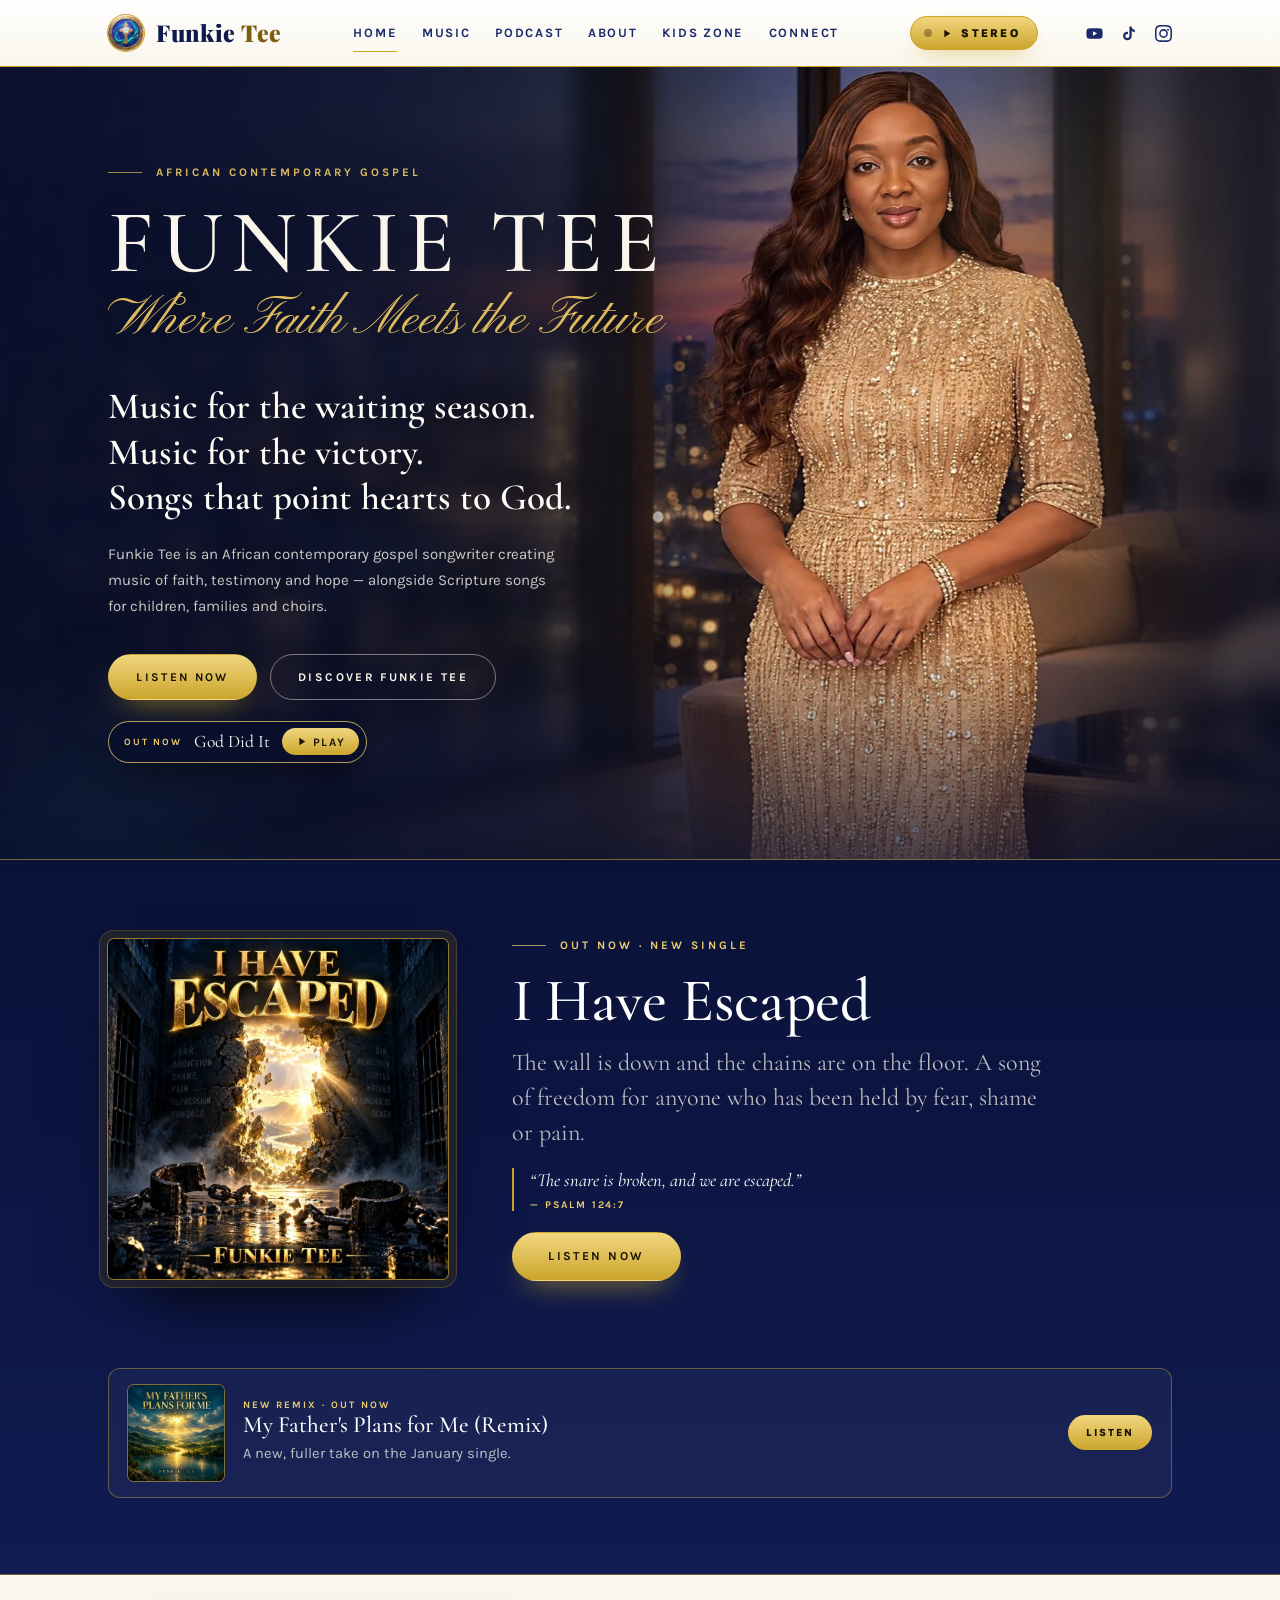
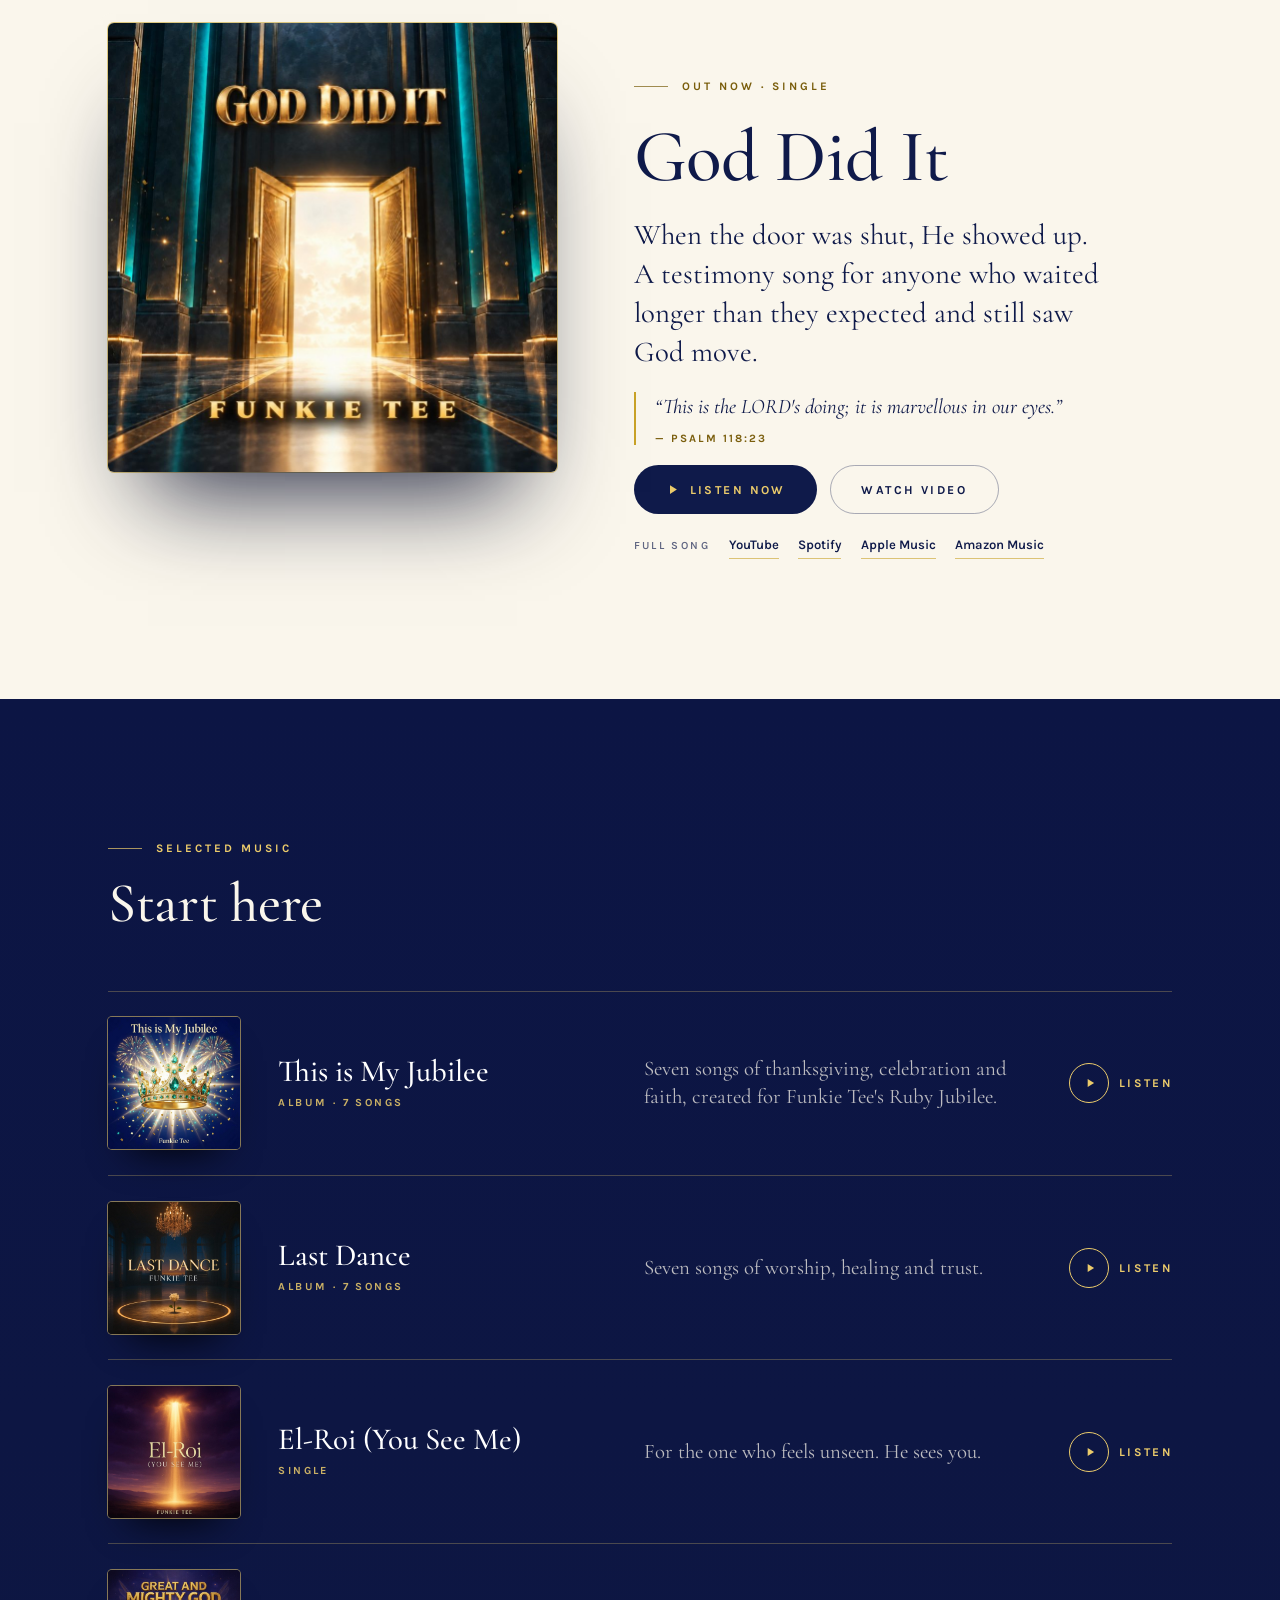
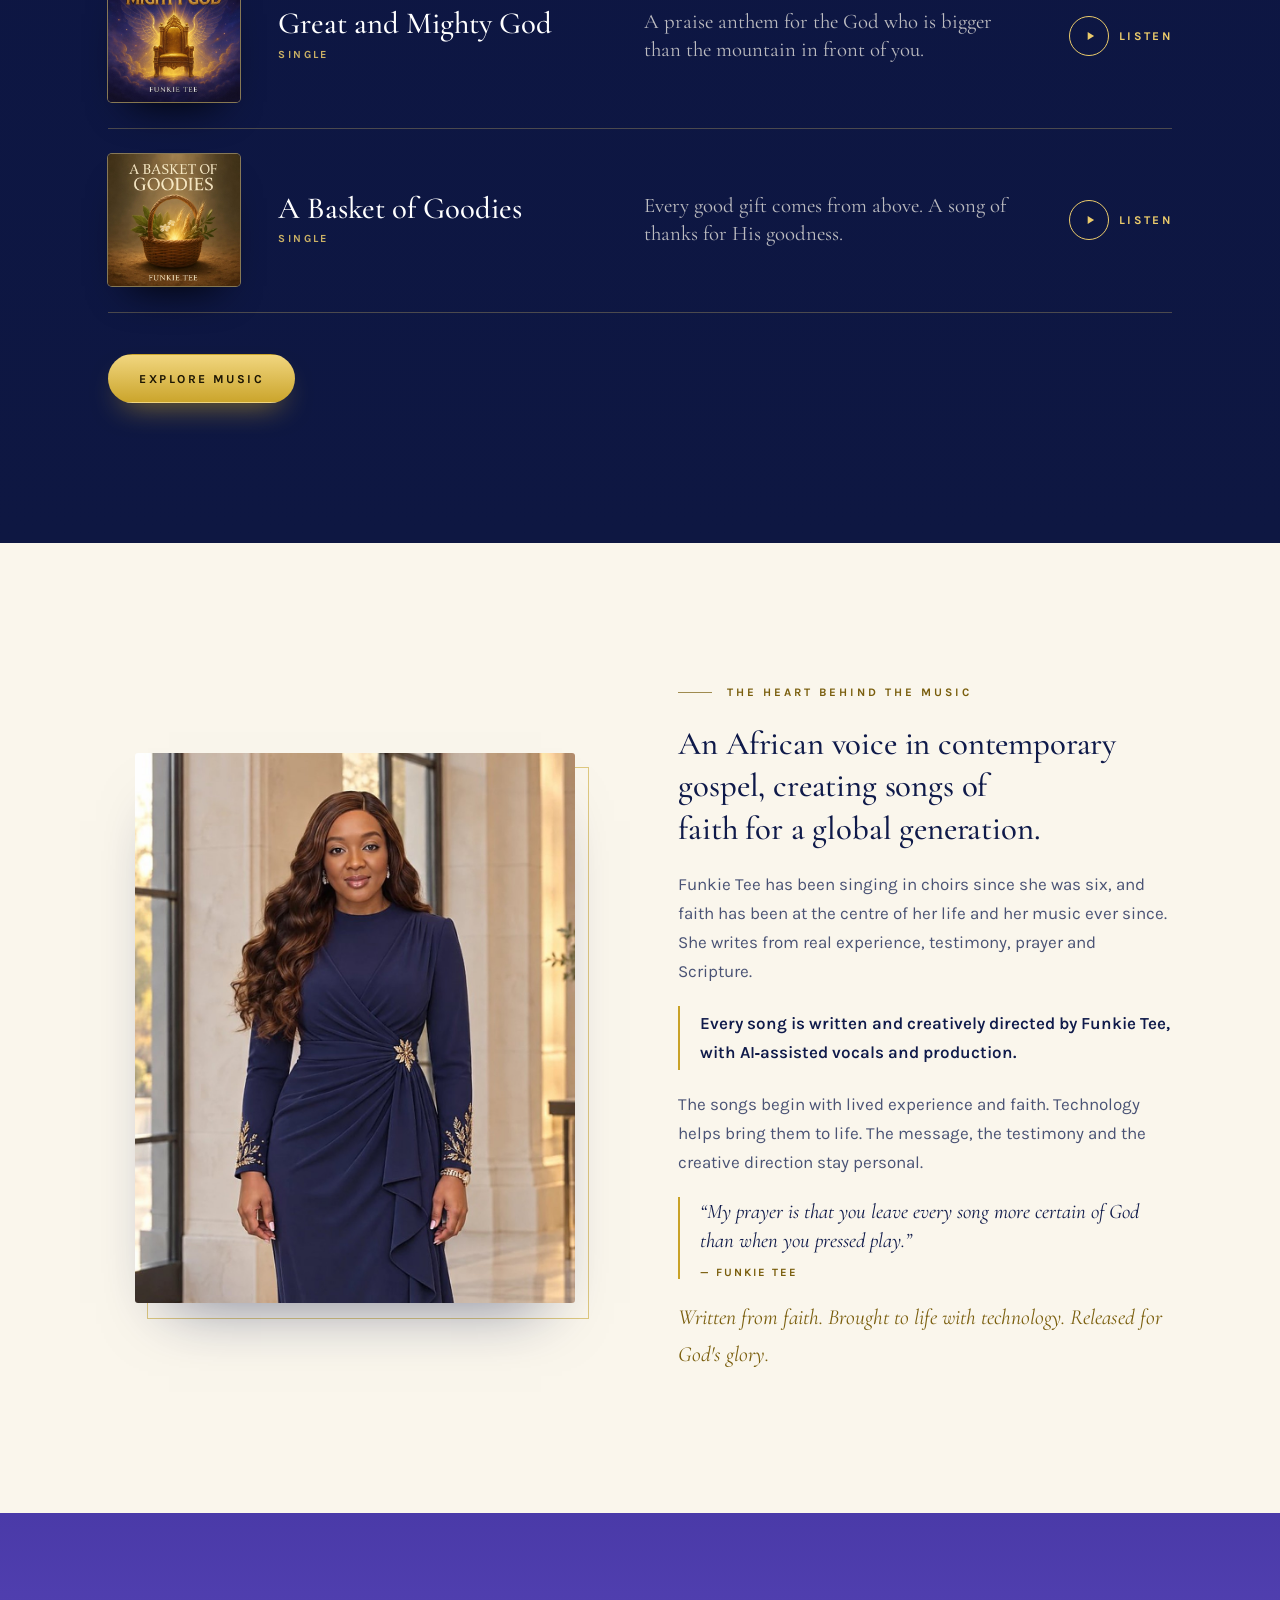
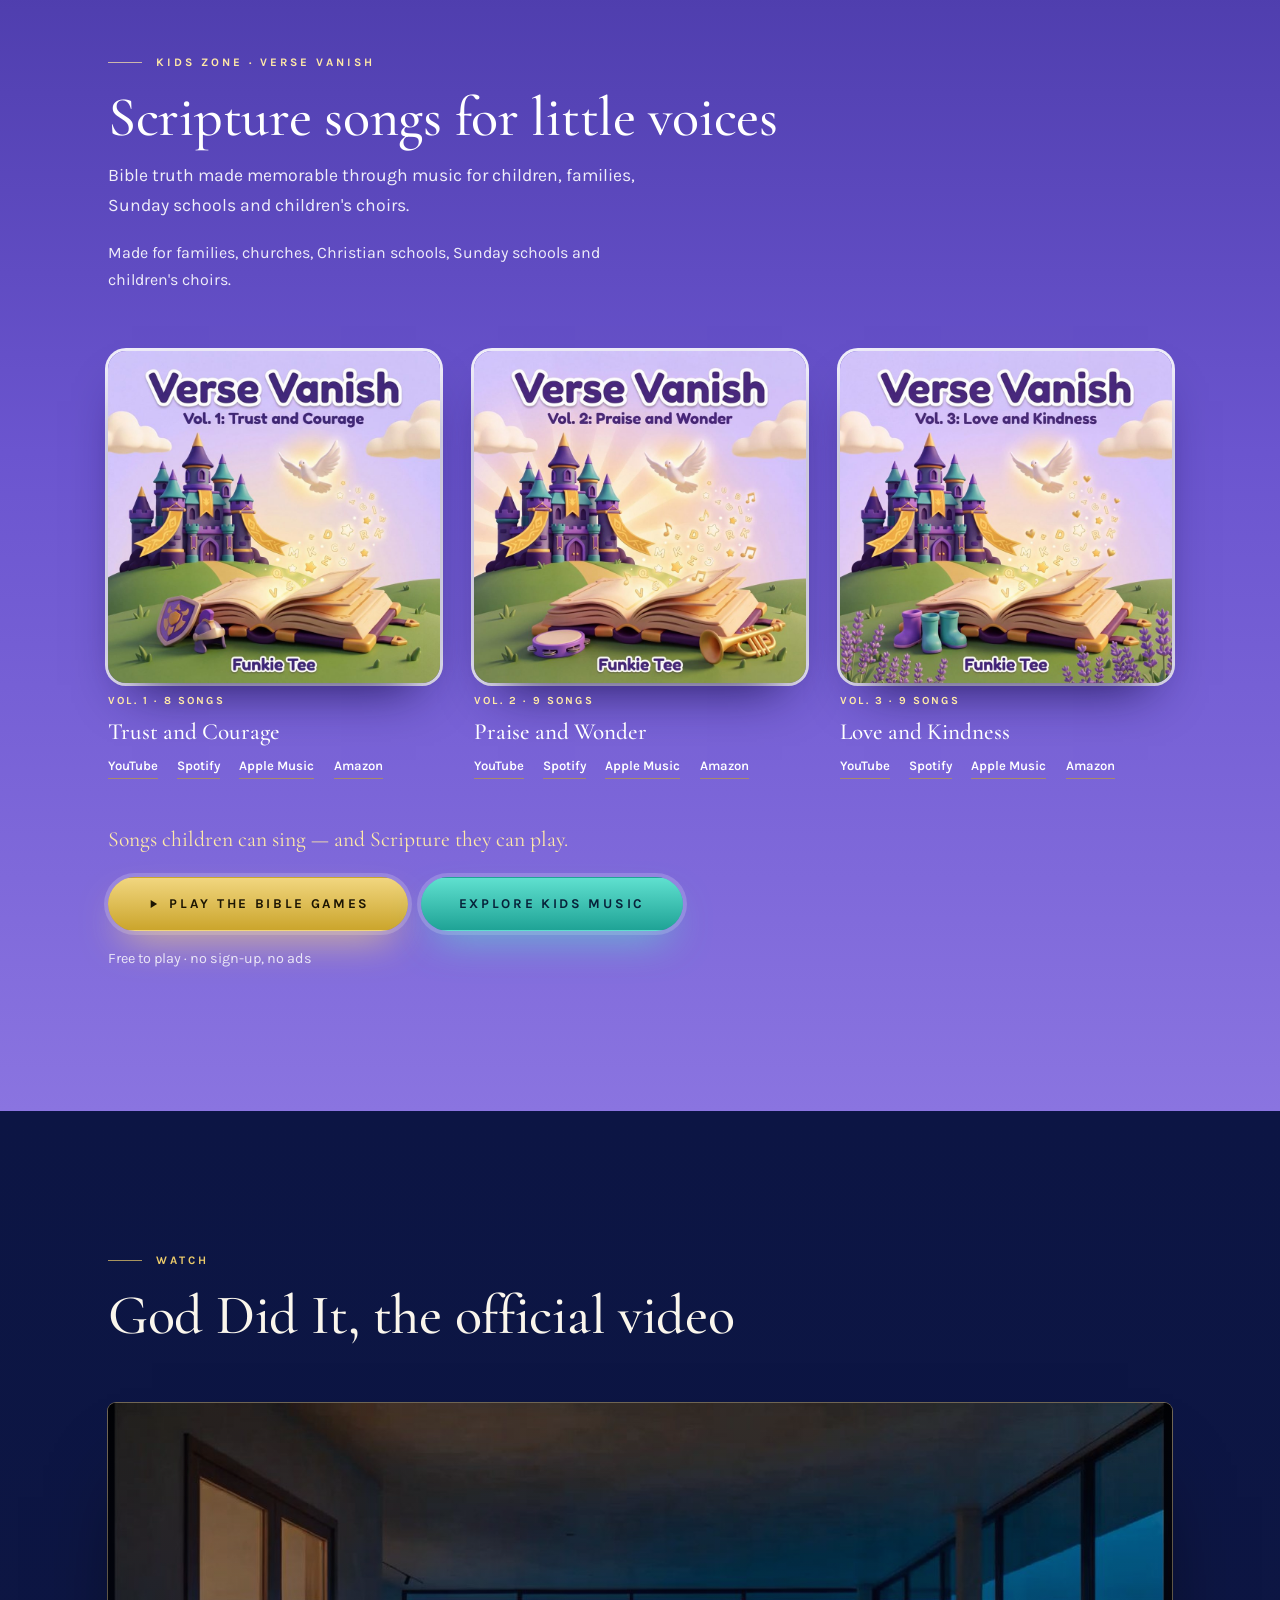
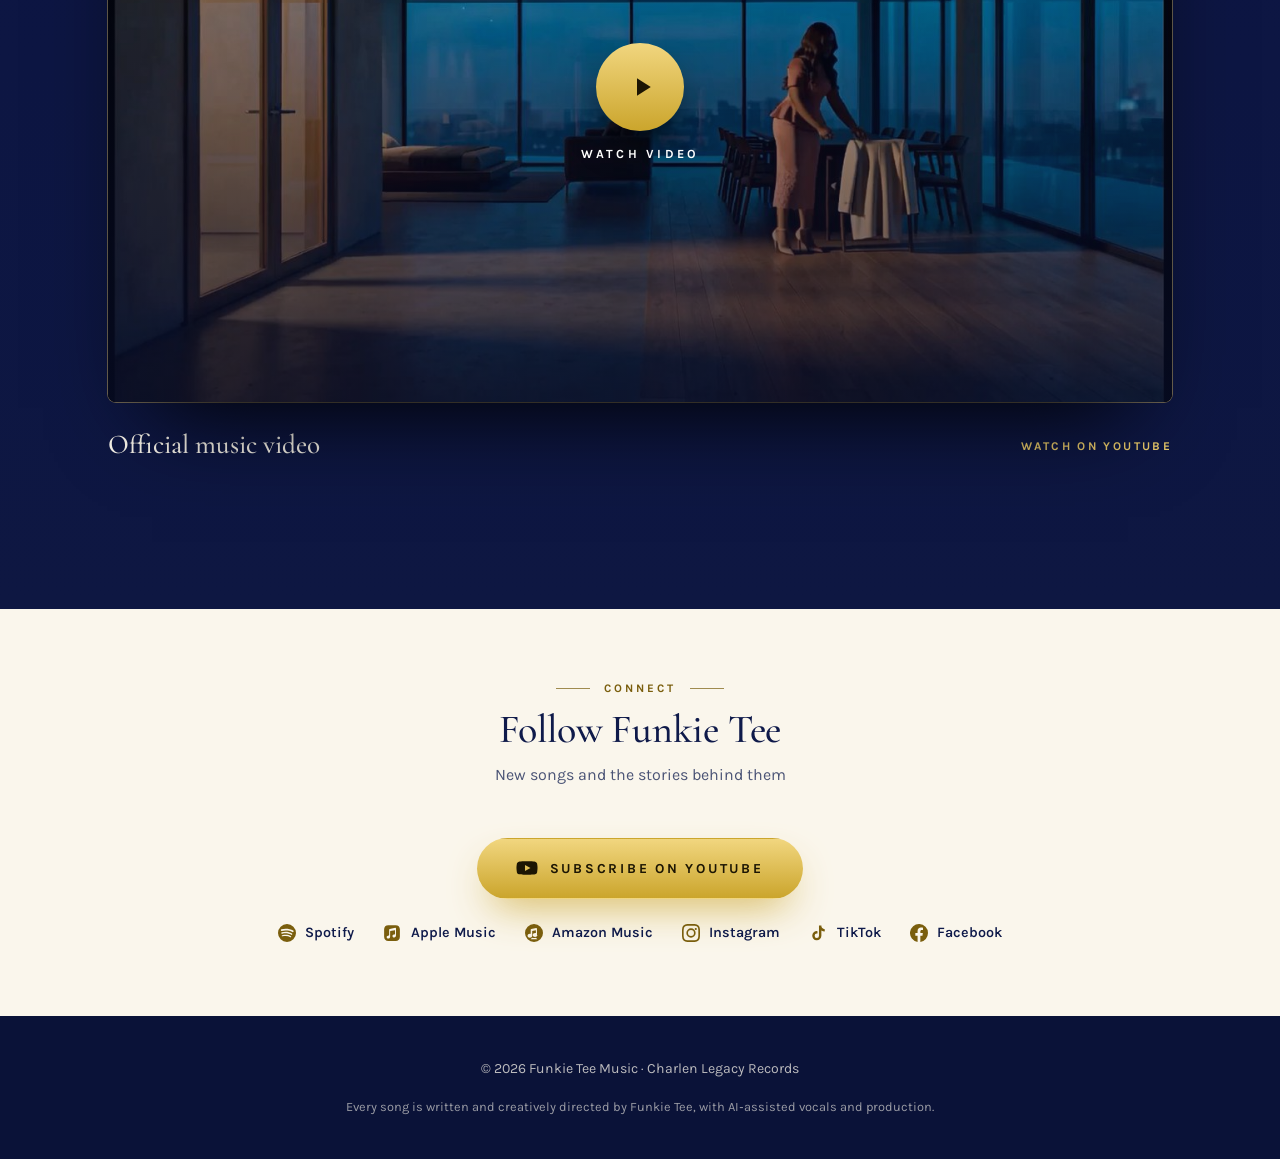
==== commit 415da5ef: "My Father's Plans for Me (Remix) is out: catalogue, preview, links, out-now card Co-Authored-By: Cla" ====
--- a/index.html
+++ b/index.html
@@ -22,7 +22,7 @@
 <link rel="preconnect" href="https://fonts.googleapis.com">
 <link rel="preconnect" href="https://fonts.gstatic.com" crossorigin>
 <link rel="stylesheet" href="https://fonts.googleapis.com/css2?family=Cormorant+Garamond:ital,wght@0,500;0,600;1,500&family=Karla:wght@400;600;700;800&family=Pinyon+Script&family=Playfair+Display:wght@800;900&display=swap">
-<link rel="stylesheet" href="css/site.css?v=55">
+<link rel="stylesheet" href="css/site.css?v=56">
 </head>
 <body>
 <a class="skiplink" href="#main">Skip to content</a>
@@ -77,11 +77,11 @@
       <blockquote>“The snare is broken, and we are escaped.”<cite>— Psalm 124:7</cite></blockquote>
       <a class="btn btn-gold" id="next-btn" href="https://distrokid.com/hyperfollow/funkietee/i-have-escaped" target="_blank" rel="noopener">Pre-save now</a>
     </div>
-        <a class="also-rel" href="https://distrokid.com/hyperfollow/funkietee/my-fathers-plans-for-me-remix" target="_blank" rel="noopener">
-      <img src="img/cv/my-fathers-plans-for-me-remix.jpg" alt="My Father&#x27;s Plans for Me (Remix) cover art" width="900" height="900" loading="lazy">
-      <span class="txt"><span class="kind">Also coming · Coming soon</span><strong>My Father&#x27;s Plans for Me (Remix)</strong><span class="line">A new, fuller take on the January single.</span></span>
-      <span class="go">Pre-save</span>
-    </a>
+        <button class="also-rel" type="button" data-play="my-fathers-plans-for-me-remix" aria-label="Listen to a preview of My Father&#x27;s Plans for Me (Remix)">
+      <img src="img/cv/my-fathers-plans-for-me-remix.jpg" alt="" width="900" height="900" loading="lazy">
+      <span class="txt"><span class="kind">New remix · Out now</span><strong>My Father&#x27;s Plans for Me (Remix)</strong><span class="line">A new, fuller take on the January single.</span></span>
+      <span class="go">Listen</span>
+    </button>
   </div>
 </section>
 
@@ -256,6 +256,6 @@
   <div class="bar" id="p-bar" role="slider" aria-label="Preview progress" aria-valuemin="0" aria-valuemax="100" aria-valuenow="0" tabindex="0"><i id="p-fill"></i></div>
 </div>
 <audio id="audio" preload="none"></audio>
-<script src="js/site.js?v=55" defer></script>
+<script src="js/site.js?v=56" defer></script>
 </body>
 </html>
--- a/css/site.css
+++ b/css/site.css
@@ -730,3 +730,4 @@
   .next .also-rel .go{grid-column:2;justify-self:start}
   .next .also-rel strong{font-size:1.25rem}
 }
+.next button.also-rel{width:100%;font:inherit;text-align:left;cursor:pointer}
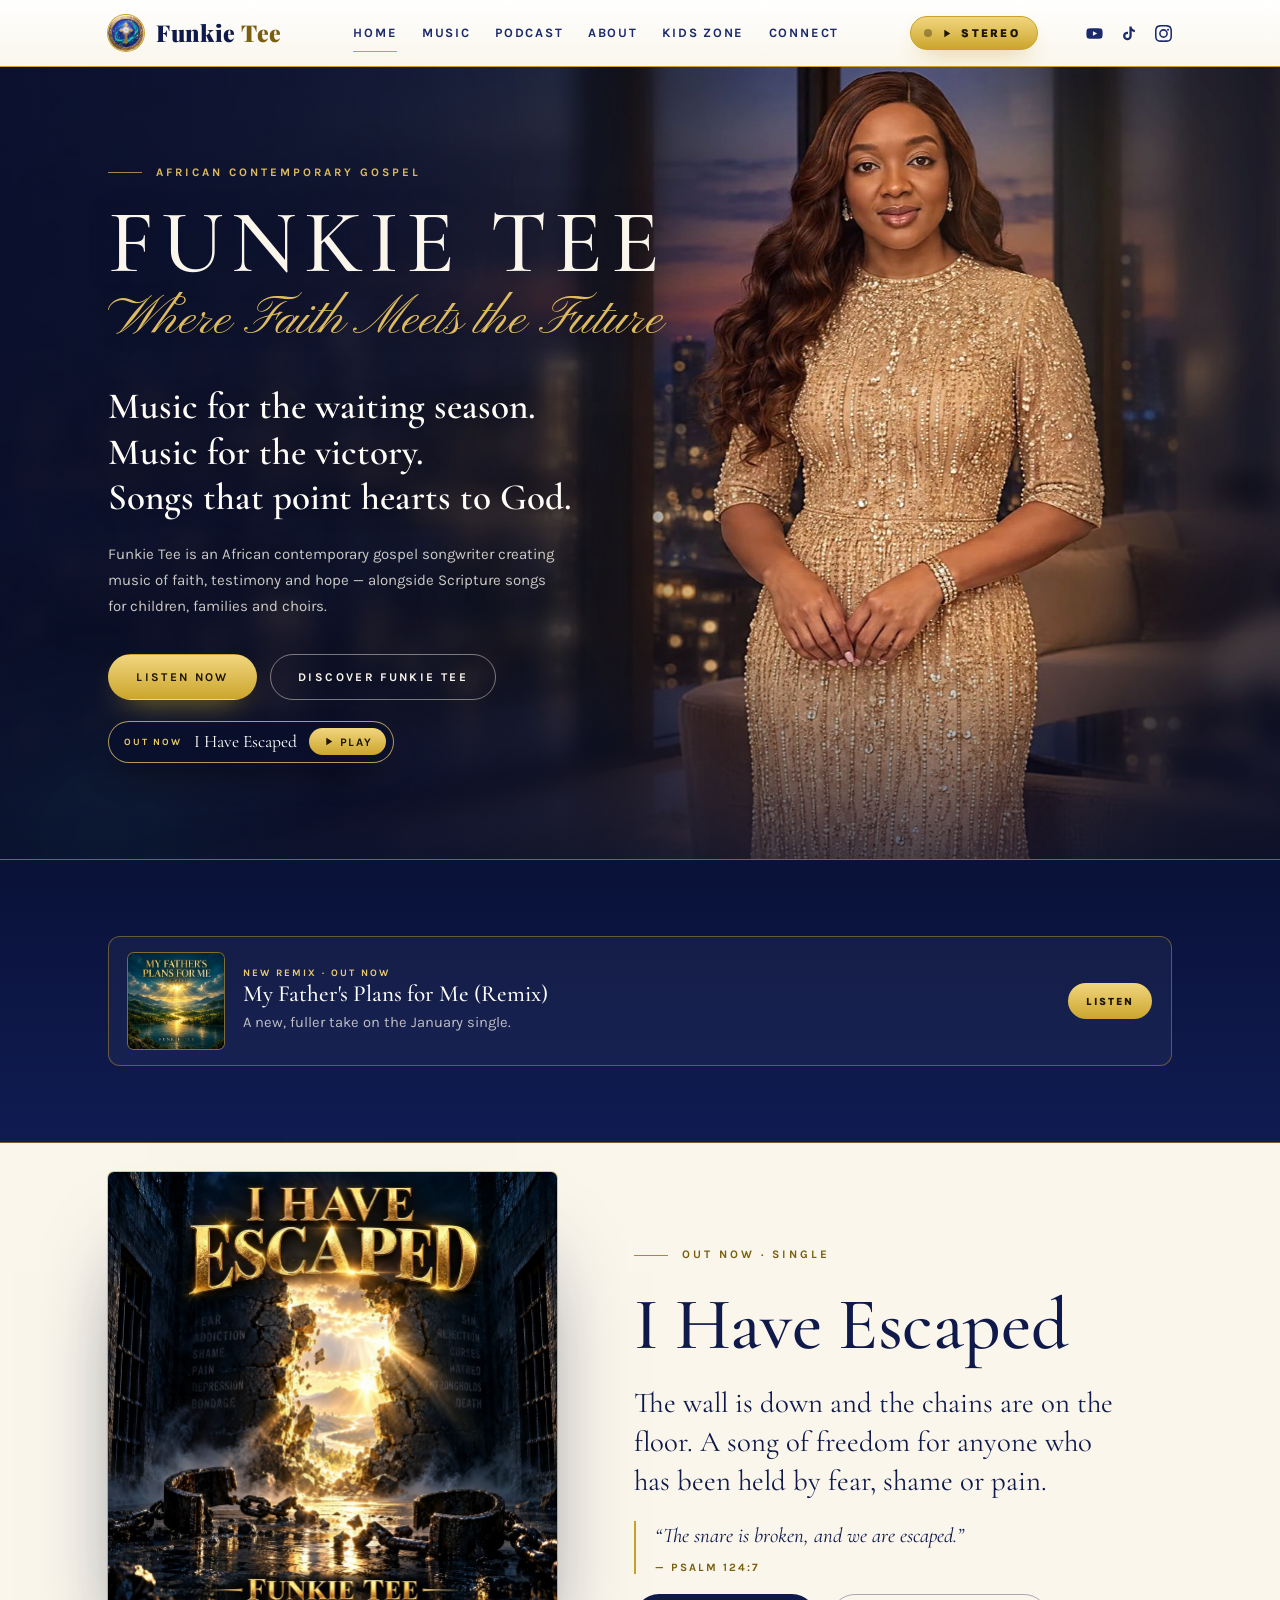
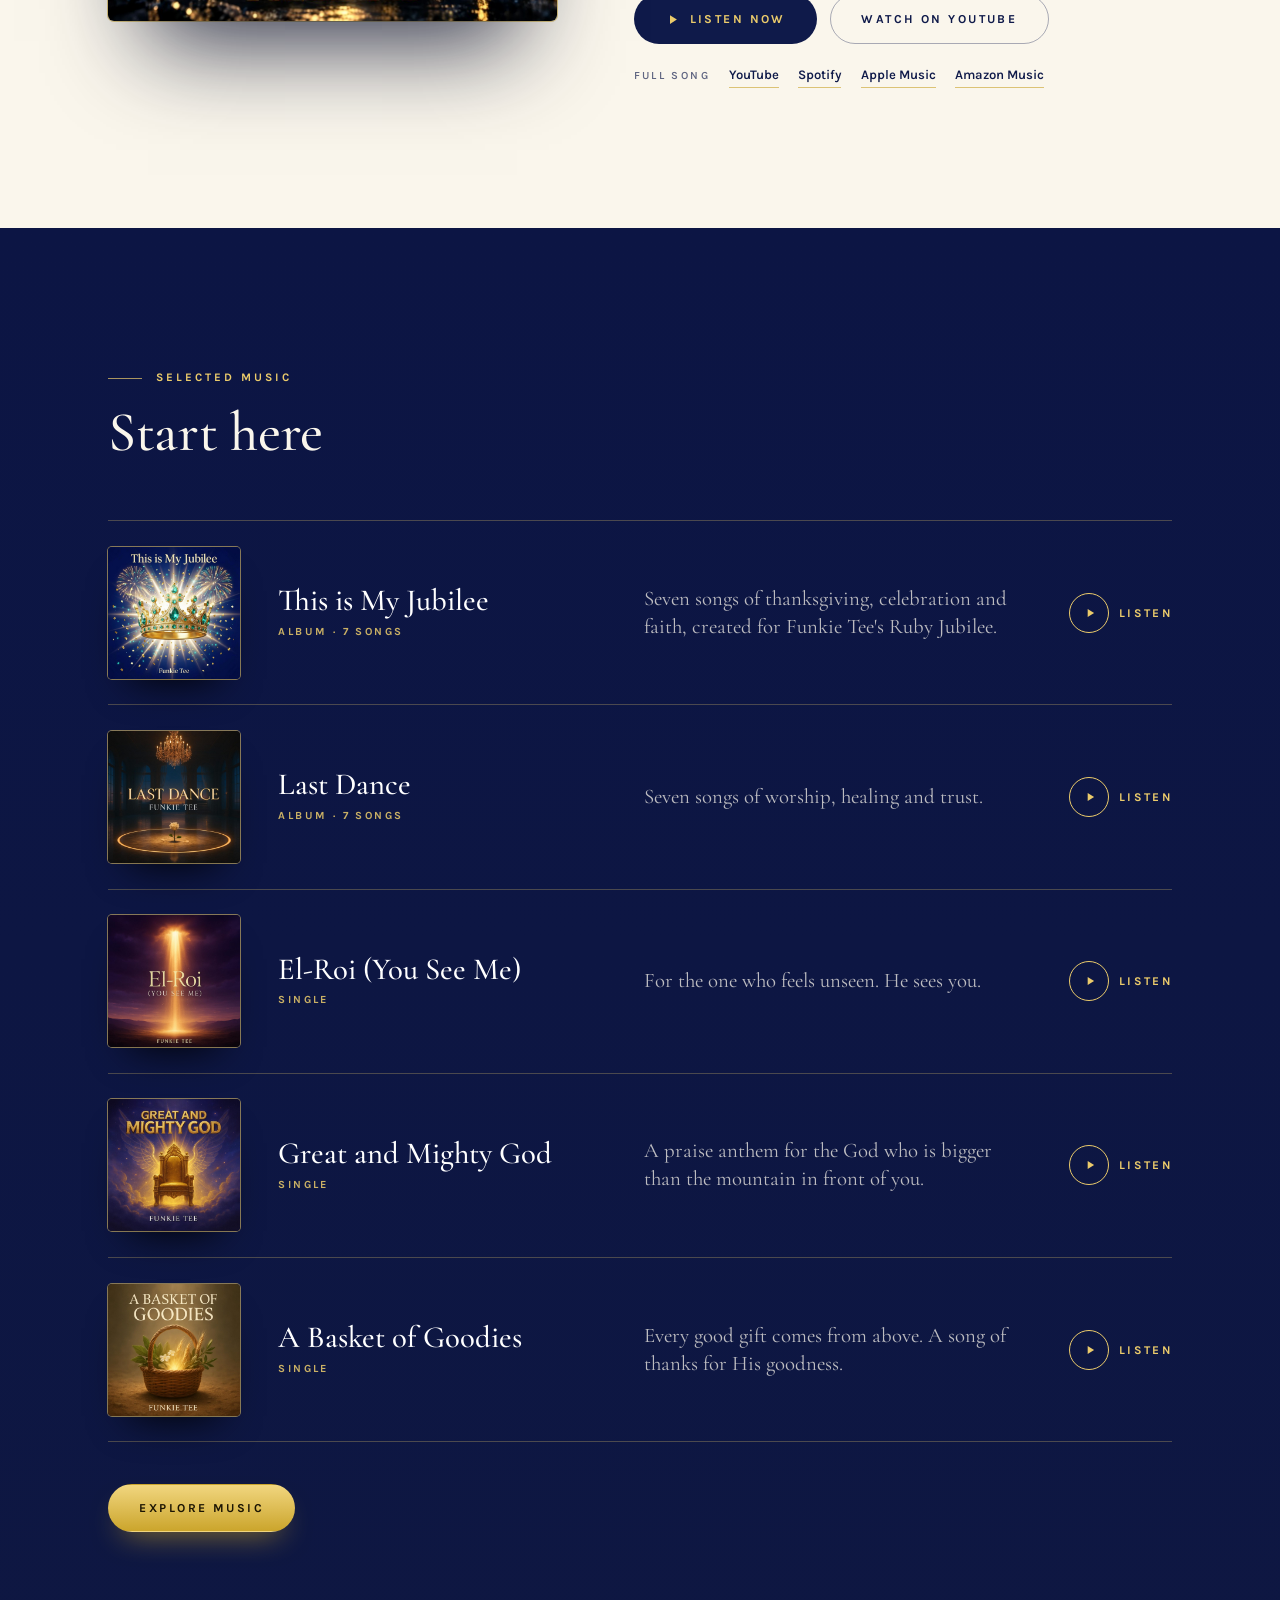
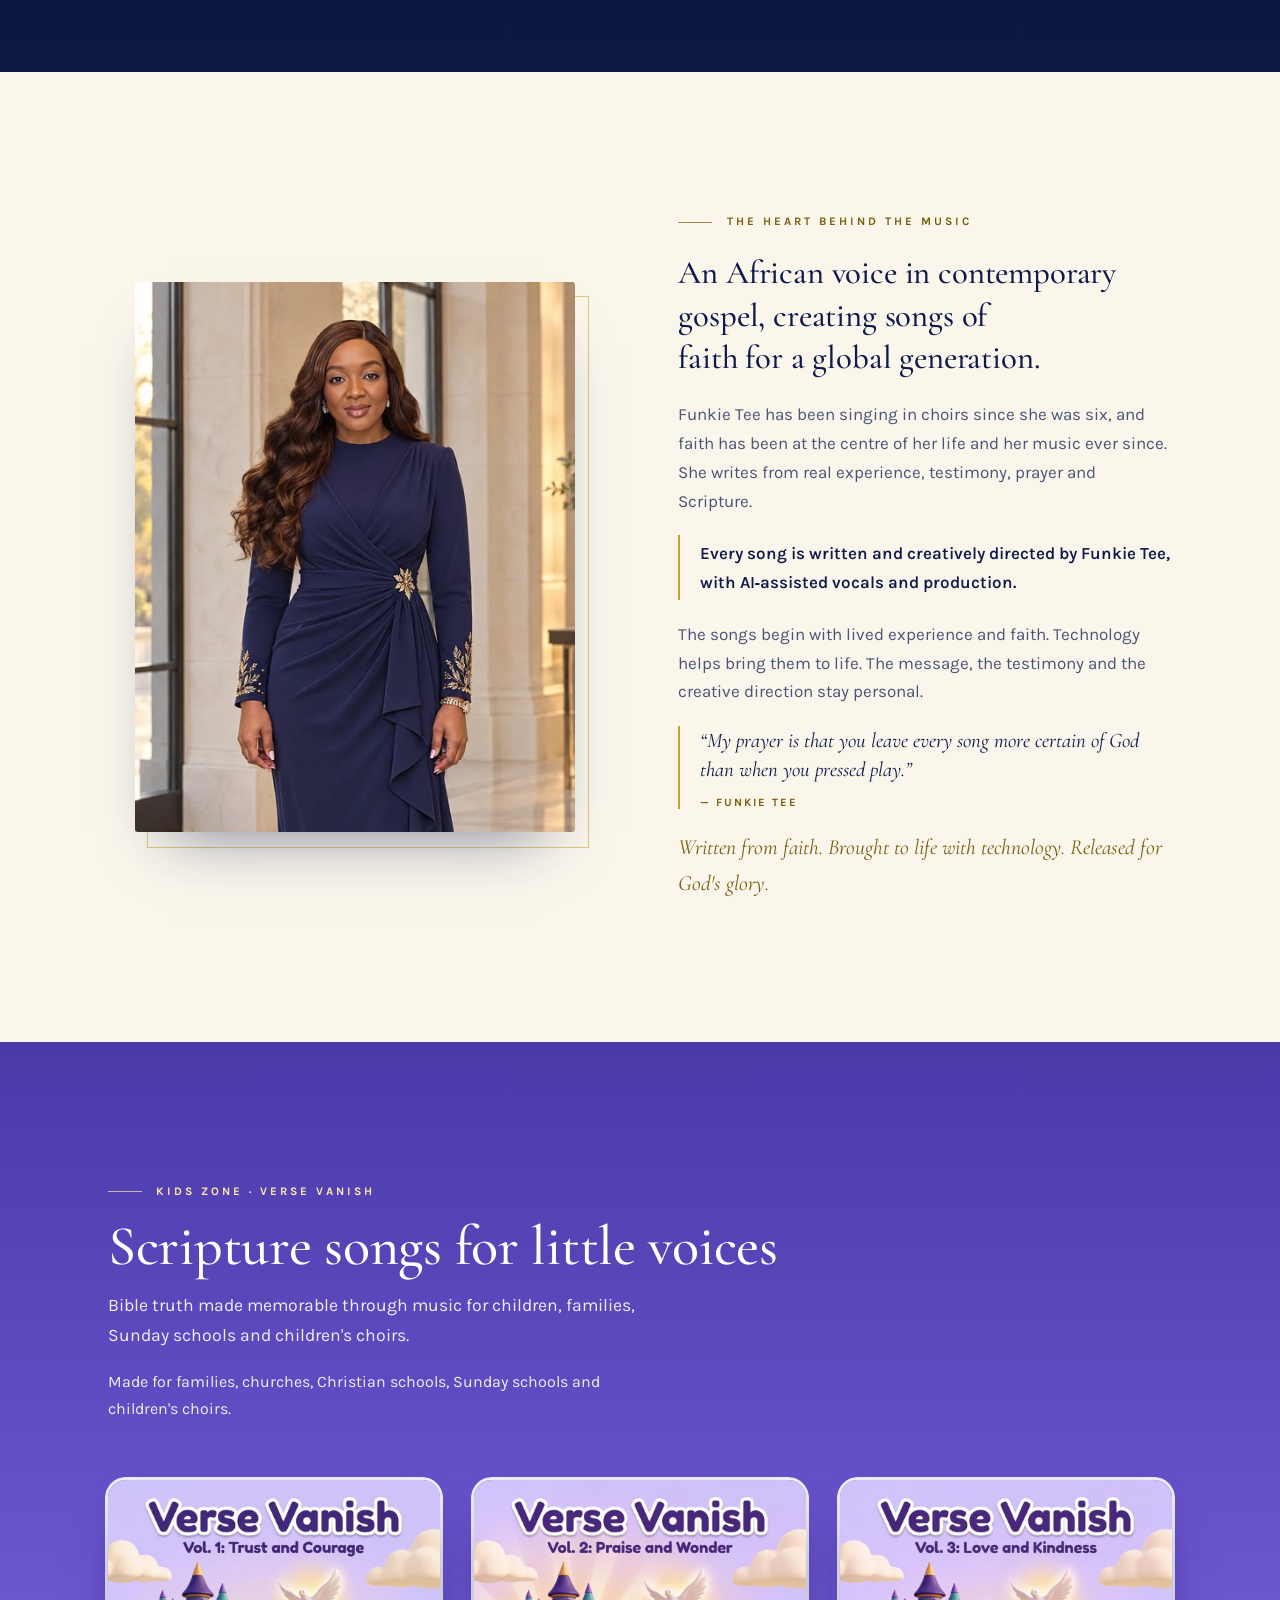
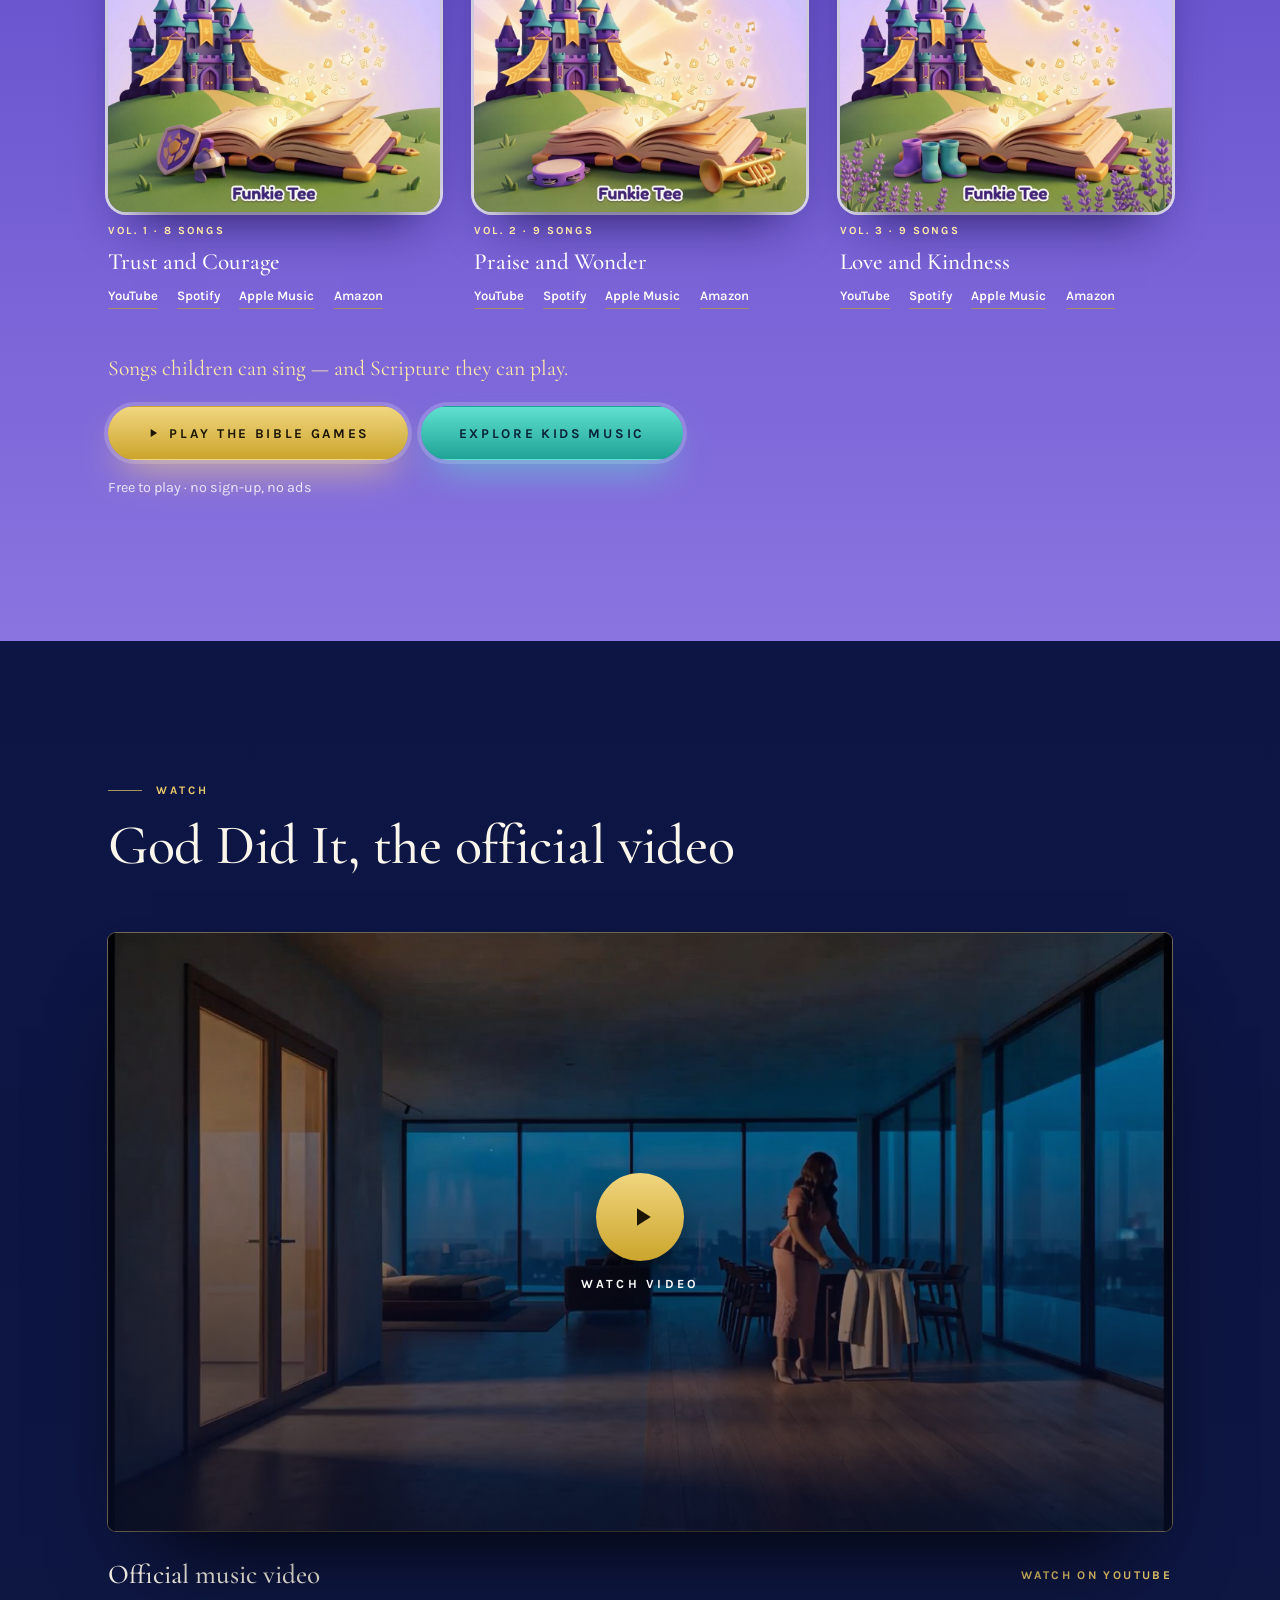
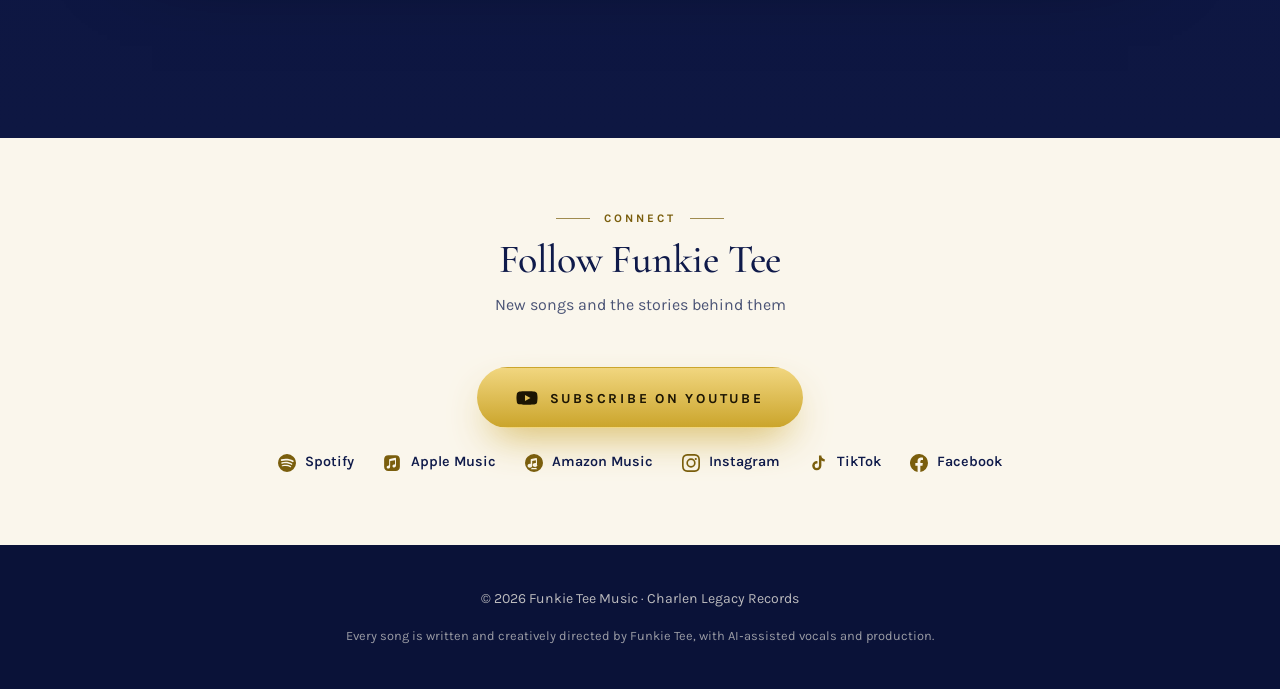
==== commit 2cd6142f: "I Have Escaped is out: lead release on home and music, preview, links, New tag; remix row kept Co-Au" ====
--- a/index.html
+++ b/index.html
@@ -22,7 +22,7 @@
 <link rel="preconnect" href="https://fonts.googleapis.com">
 <link rel="preconnect" href="https://fonts.gstatic.com" crossorigin>
 <link rel="stylesheet" href="https://fonts.googleapis.com/css2?family=Cormorant+Garamond:ital,wght@0,500;0,600;1,500&family=Karla:wght@400;600;700;800&family=Pinyon+Script&family=Playfair+Display:wght@800;900&display=swap">
-<link rel="stylesheet" href="css/site.css?v=56">
+<link rel="stylesheet" href="css/site.css?v=57">
 </head>
 <body>
 <a class="skiplink" href="#main">Skip to content</a>
@@ -62,21 +62,13 @@
         <a class="btn btn-gold" href="music.html">Listen now</a>
         <a class="btn btn-line" href="#about">Discover Funkie Tee</a>
       </div>
-      <button class="nowpill" type="button" data-play="god-did-it"><span class="np-tag">Out now</span><span class="np-title">God Did It</span><span class="np-play"><svg viewBox="0 0 24 24" aria-hidden="true"><path d="M8 5v14l11-7z"/></svg>Play</span></button>
-    </div>
-  </div>
-</section>
-
-<section class="next" id="next" data-release="2026-10-17T00:00:00-05:00">
-  <div class="wrap">
-    <a class="cover" href="https://distrokid.com/hyperfollow/funkietee/i-have-escaped" target="_blank" rel="noopener" aria-label="Pre-save I Have Escaped"><img src="img/cv/i-have-escaped.jpg" alt="I Have Escaped cover art: a prison wall broken open to golden light, broken chains on the ground" width="900" height="900"></a>
-    <div class="stack">
-      <span class="eyebrow" id="next-eyebrow">New single · 17 October</span>
-      <h2>I Have Escaped</h2>
-      <p class="pitch">The wall is down and the chains are on the floor. A song of freedom for anyone who has been held by fear, shame or pain.</p>
-      <blockquote>“The snare is broken, and we are escaped.”<cite>— Psalm 124:7</cite></blockquote>
-      <a class="btn btn-gold" id="next-btn" href="https://distrokid.com/hyperfollow/funkietee/i-have-escaped" target="_blank" rel="noopener">Pre-save now</a>
-    </div>
+      <button class="nowpill" type="button" data-play="i-have-escaped"><span class="np-tag">Out now</span><span class="np-title">I Have Escaped</span><span class="np-play"><svg viewBox="0 0 24 24" aria-hidden="true"><path d="M8 5v14l11-7z"/></svg>Play</span></button>
+    </div>
+  </div>
+</section>
+
+<section class="next" id="next">
+  <div class="wrap wrap-also">
         <button class="also-rel" type="button" data-play="my-fathers-plans-for-me-remix" aria-label="Listen to a preview of My Father&#x27;s Plans for Me (Remix)">
       <img src="img/cv/my-fathers-plans-for-me-remix.jpg" alt="" width="900" height="900" loading="lazy">
       <span class="txt"><span class="kind">New remix · Out now</span><strong>My Father&#x27;s Plans for Me (Remix)</strong><span class="line">A new, fuller take on the January single.</span></span>
@@ -87,17 +79,17 @@
 
 <section class="on-ivory" id="latest">
   <div class="wrap feature">
-    <div class="art"><img src="img/cv/god-did-it.jpg" alt="God Did It cover art: golden doors standing open" width="900" height="900" loading="lazy"></div>
+    <div class="art"><img src="img/cv/i-have-escaped.jpg" alt="I Have Escaped cover art: a prison wall broken open to golden light, broken chains on the ground" width="900" height="900" loading="lazy"></div>
     <div class="stack">
       <span class="eyebrow">Out now · Single</span>
-      <h2>God Did It</h2>
-      <p class="pitch">When the door was shut, He showed up. A testimony song for anyone who waited longer than they expected and still saw God move.</p>
-      <blockquote>“This is the LORD's doing; it is marvellous in our eyes.”<cite>— Psalm 118:23</cite></blockquote>
+      <h2>I Have Escaped</h2>
+      <p class="pitch">The wall is down and the chains are on the floor. A song of freedom for anyone who has been held by fear, shame or pain.</p>
+      <blockquote>“The snare is broken, and we are escaped.”<cite>— Psalm 124:7</cite></blockquote>
       <div class="row">
-        <button class="btn btn-ink" type="button" data-play="god-did-it"><svg viewBox="0 0 24 24" aria-hidden="true"><path d="M8 5v14l11-7z"/></svg>Listen now</button>
-        <a class="btn btn-line" href="#video">Watch video</a>
-      </div>
-      <p class="also"><span>Full song</span><a href="https://www.youtube.com/watch?v=jnyfwOIjw3c" target="_blank" rel="noopener">YouTube</a><a href="https://open.spotify.com/track/3BAfG6dZxP5Ydbwav6AU3O" target="_blank" rel="noopener">Spotify</a><a href="https://music.apple.com/us/album/god-did-it/6811753024?i=6811753535" target="_blank" rel="noopener">Apple Music</a><a href="https://music.amazon.ca/albums/B0HJPTW15M" target="_blank" rel="noopener">Amazon Music</a></p>
+        <button class="btn btn-ink" type="button" data-play="i-have-escaped"><svg viewBox="0 0 24 24" aria-hidden="true"><path d="M8 5v14l11-7z"/></svg>Listen now</button>
+        <a class="btn btn-line" href="https://www.youtube.com/watch?v=tnGLhAAsNRw" target="_blank" rel="noopener">Watch on YouTube</a>
+      </div>
+      <p class="also"><span>Full song</span><a href="https://www.youtube.com/watch?v=tnGLhAAsNRw" target="_blank" rel="noopener">YouTube</a><a href="https://open.spotify.com/album/0Q5k4fhfVv618Xruec5Npr" target="_blank" rel="noopener">Spotify</a><a href="https://music.apple.com/us/album/i-have-escaped/6818846814?i=6818846815" target="_blank" rel="noopener">Apple Music</a><a href="https://music.amazon.ca/artists/B0GFKVNXMG" target="_blank" rel="noopener">Amazon Music</a></p>
     </div>
   </div>
 </section>
@@ -246,7 +238,7 @@
 
 <div class="player" id="player" hidden>
   <img class="cv" id="p-cover" src="img/cv/god-did-it.jpg" alt="" width="52" height="52">
-  <div class="info"><div class="ttl" id="p-title">God Did It</div><div class="sub">30-second preview<a id="p-yt" href="https://www.youtube.com/watch?v=jnyfwOIjw3c" target="_blank" rel="noopener">YouTube</a><a id="p-sp" href="https://open.spotify.com/track/3BAfG6dZxP5Ydbwav6AU3O" target="_blank" rel="noopener">Spotify</a><a id="p-ap" href="https://music.apple.com/us/album/god-did-it/6811753024?i=6811753535" target="_blank" rel="noopener">Apple Music</a><a id="p-am" href="https://music.amazon.ca/albums/B0HJPTW15M" target="_blank" rel="noopener">Amazon</a></div></div>
+  <div class="info"><div class="ttl" id="p-title">God Did It</div><div class="sub">30-second preview<a id="p-yt" href="https://www.youtube.com/watch?v=tnGLhAAsNRw" target="_blank" rel="noopener">YouTube</a><a id="p-sp" href="https://open.spotify.com/album/0Q5k4fhfVv618Xruec5Npr" target="_blank" rel="noopener">Spotify</a><a id="p-ap" href="https://music.apple.com/us/album/i-have-escaped/6818846814?i=6818846815" target="_blank" rel="noopener">Apple Music</a><a id="p-am" href="https://music.amazon.ca/artists/B0GFKVNXMG" target="_blank" rel="noopener">Amazon</a></div></div>
   <div class="ctl">
     <button class="skip" type="button" id="p-prev" aria-label="Previous song"><svg viewBox="0 0 24 24" aria-hidden="true"><path d="M6 5h2v14H6zM20 5v14L9 12z"/></svg></button>
     <button class="pp" type="button" id="p-pp" aria-label="Play or pause"><svg class="i-play" viewBox="0 0 24 24" aria-hidden="true"><path d="M8 5v14l11-7z"/></svg><svg class="i-pause" viewBox="0 0 24 24" aria-hidden="true"><path d="M6 5h4v14H6zM14 5h4v14h-4z"/></svg></button>
@@ -256,6 +248,6 @@
   <div class="bar" id="p-bar" role="slider" aria-label="Preview progress" aria-valuemin="0" aria-valuemax="100" aria-valuenow="0" tabindex="0"><i id="p-fill"></i></div>
 </div>
 <audio id="audio" preload="none"></audio>
-<script src="js/site.js?v=56" defer></script>
+<script src="js/site.js?v=57" defer></script>
 </body>
 </html>
--- a/css/site.css
+++ b/css/site.css
@@ -731,3 +731,5 @@
   .next .also-rel strong{font-size:1.25rem}
 }
 .next button.also-rel{width:100%;font:inherit;text-align:left;cursor:pointer}
+.next .wrap-also{grid-template-columns:1fr}
+.next .wrap-also .also-rel{margin-top:0}
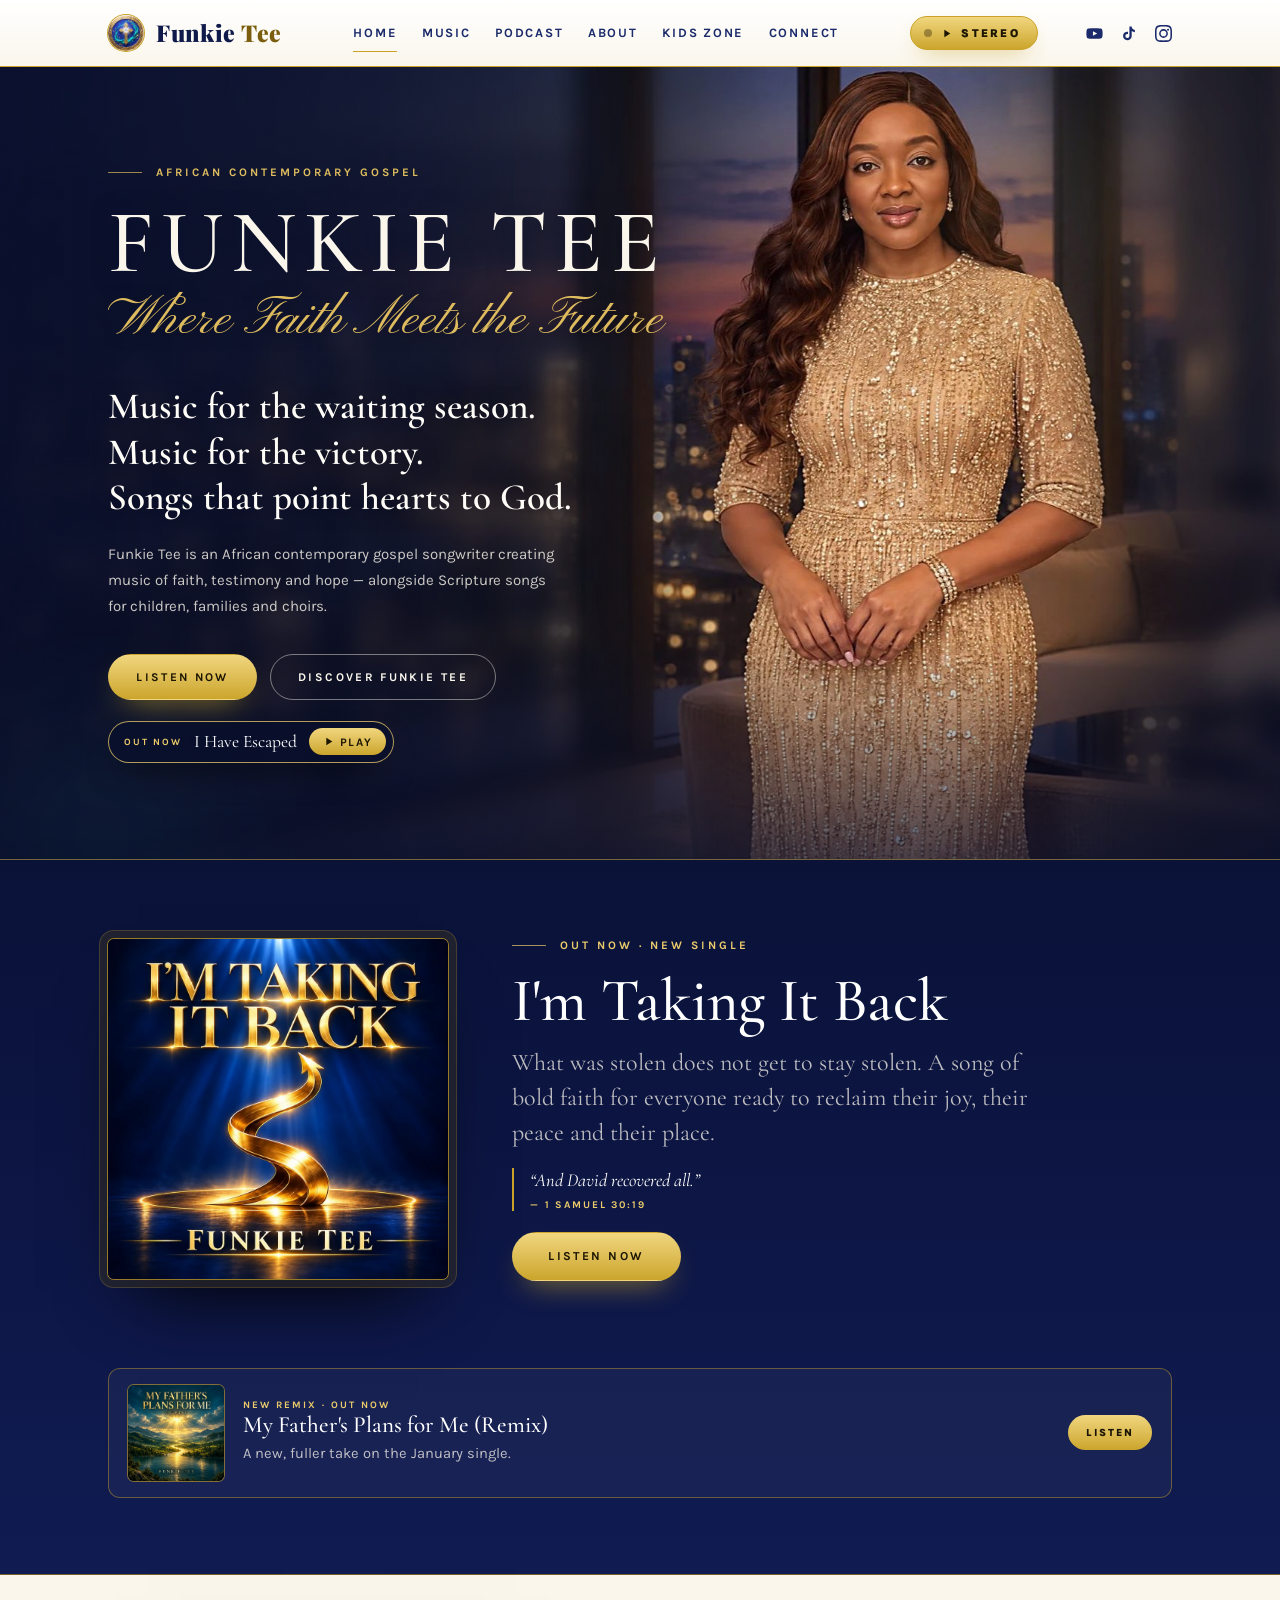
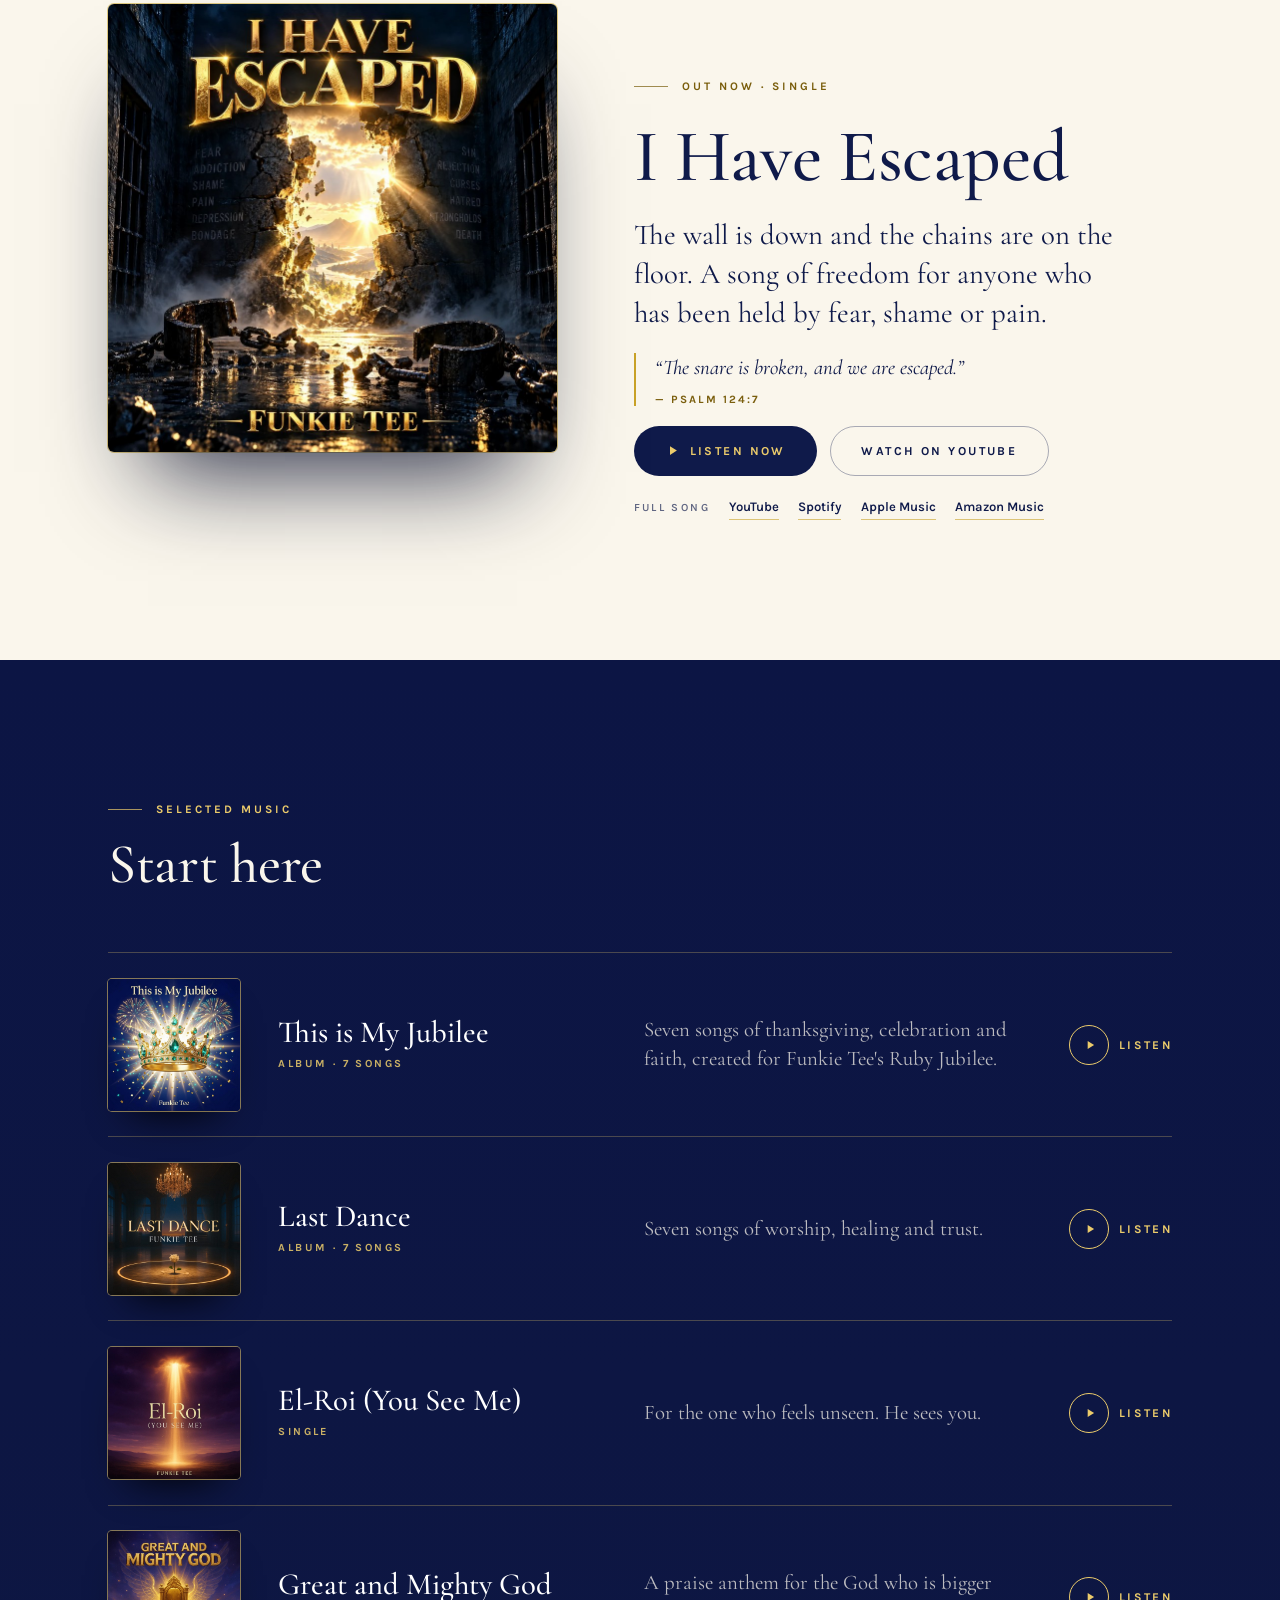
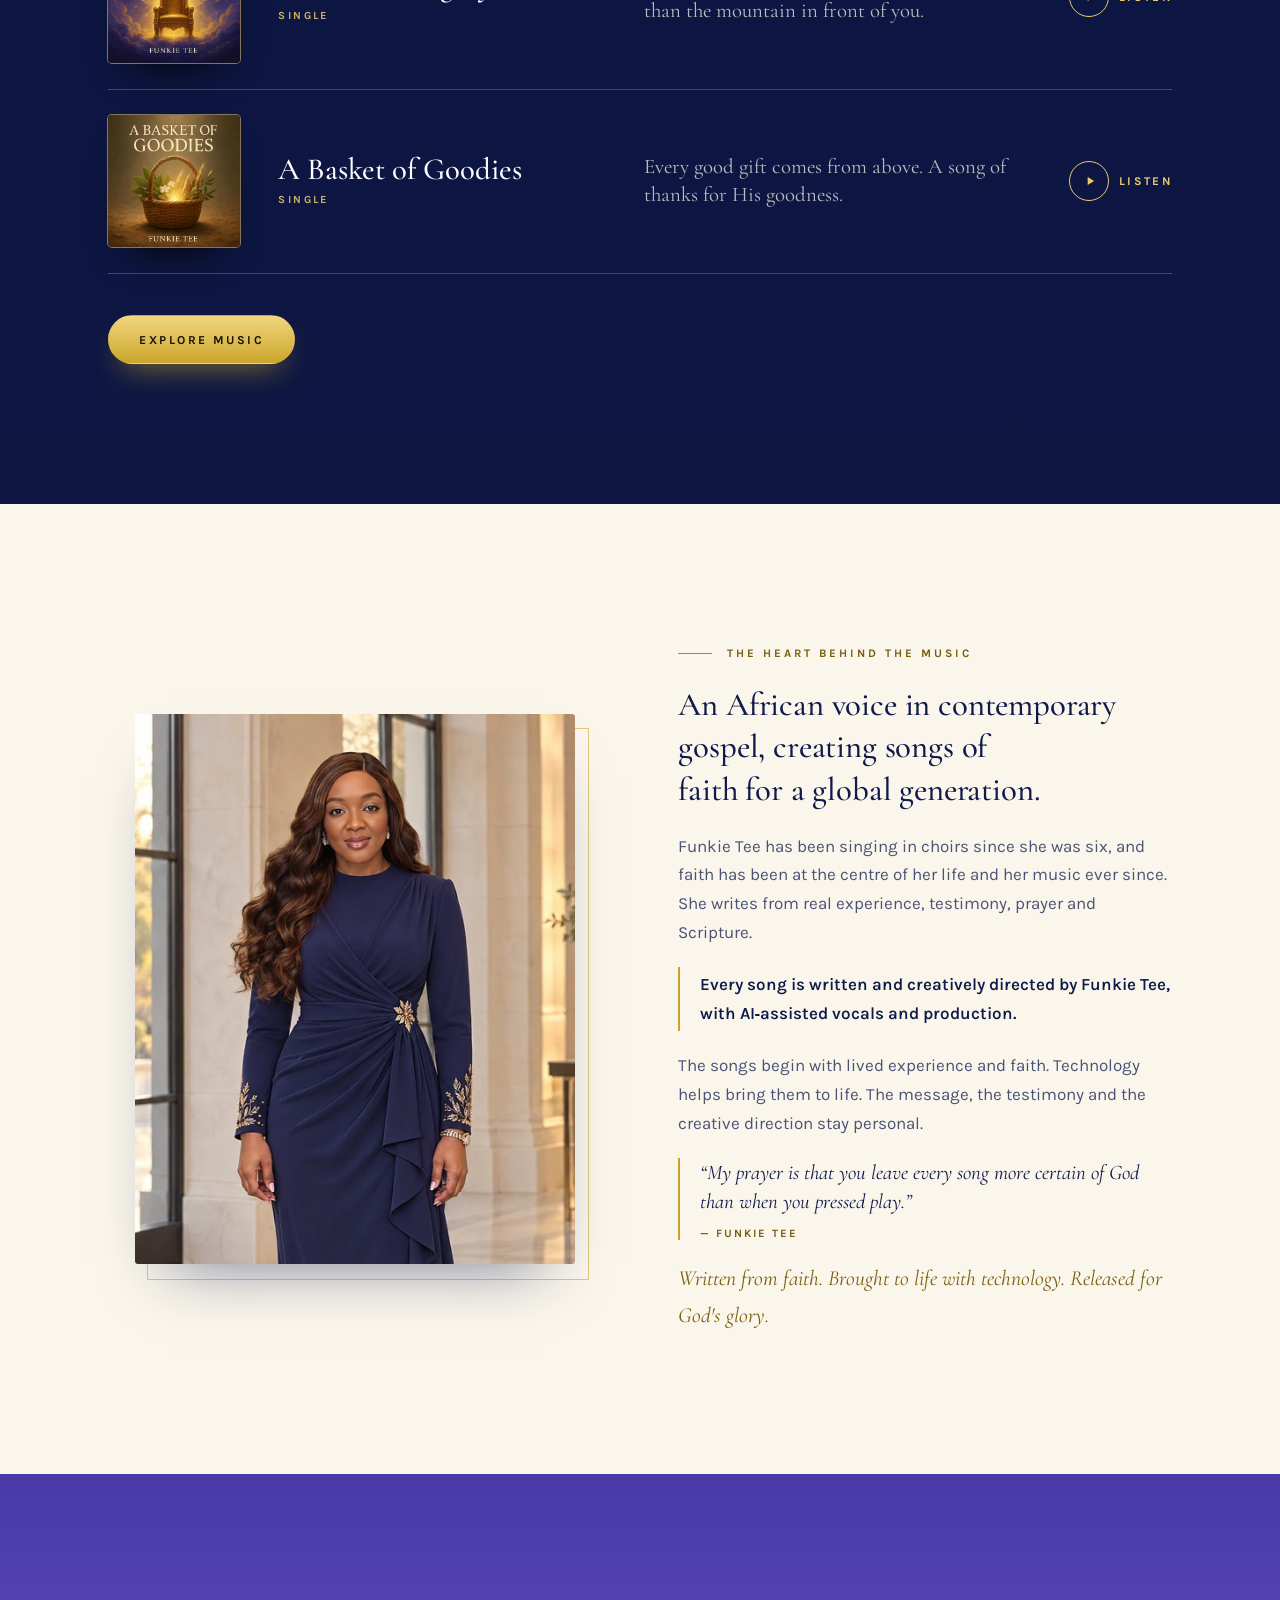
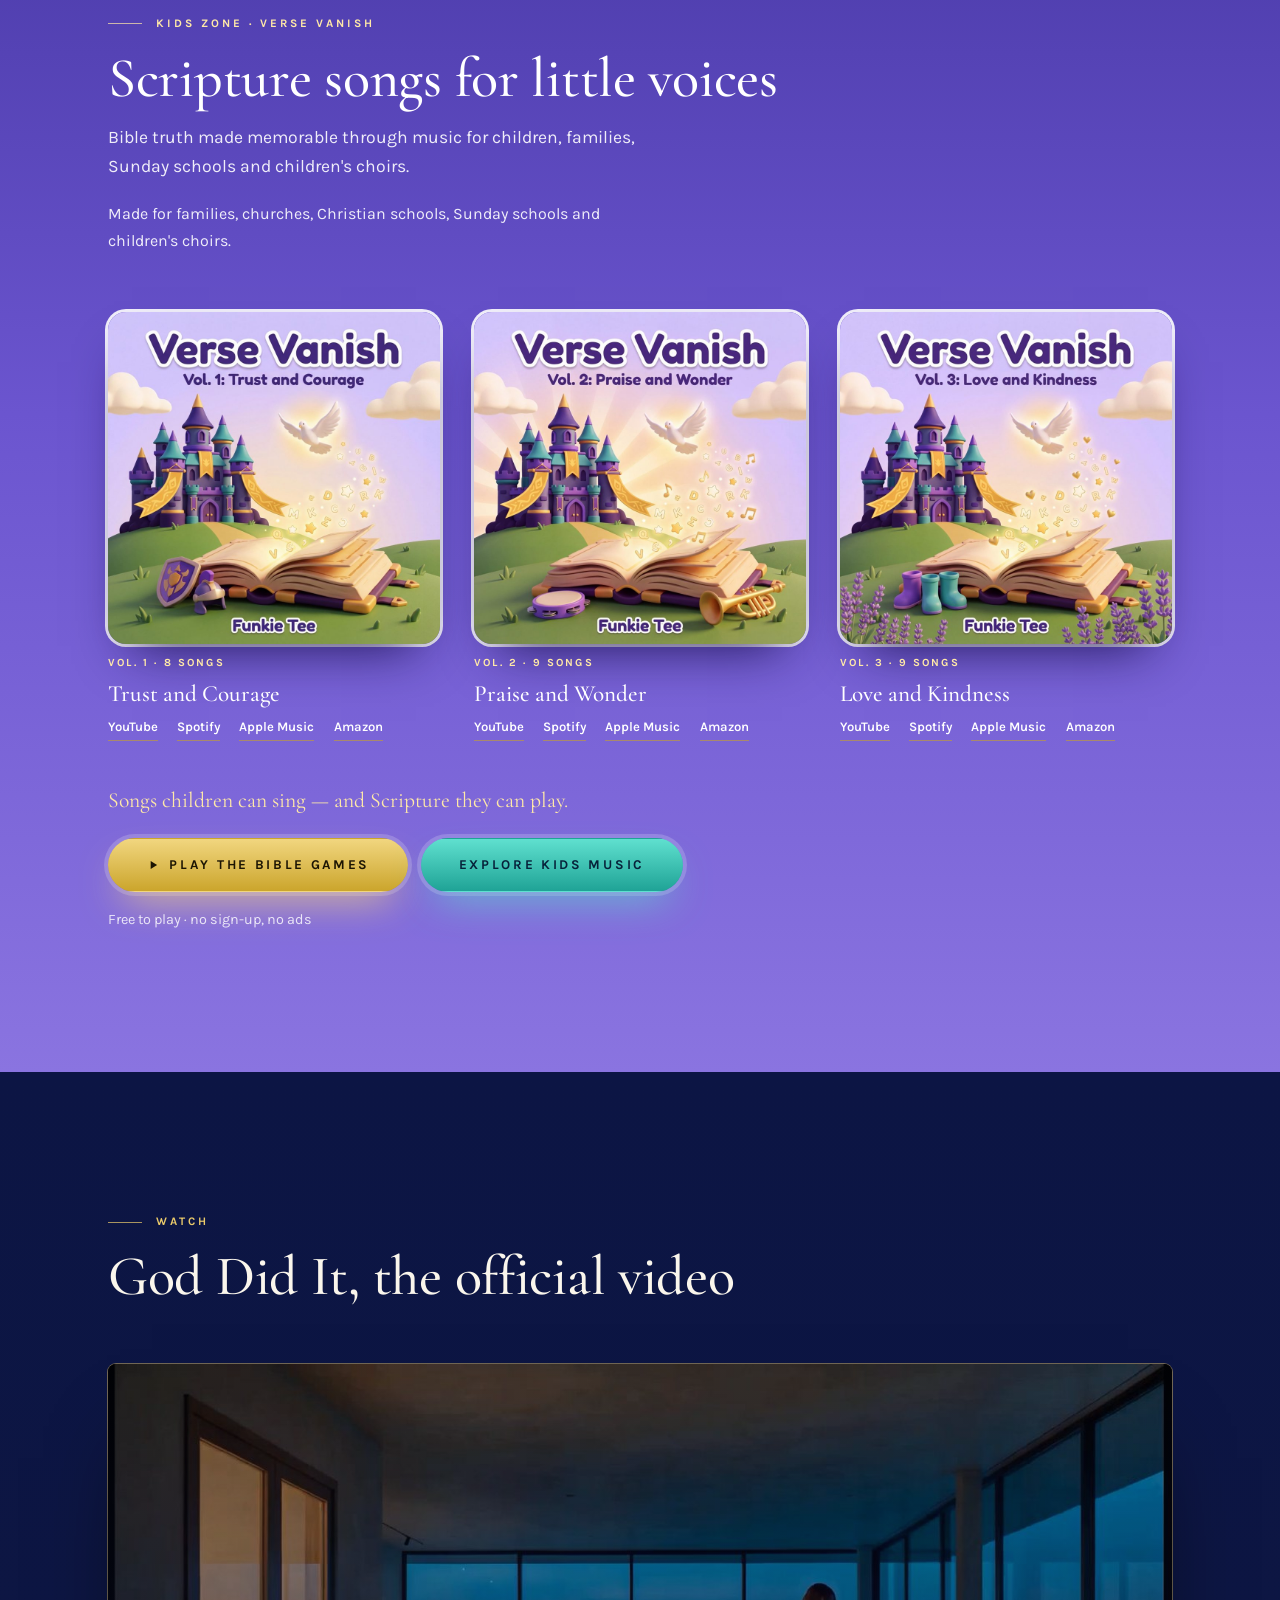
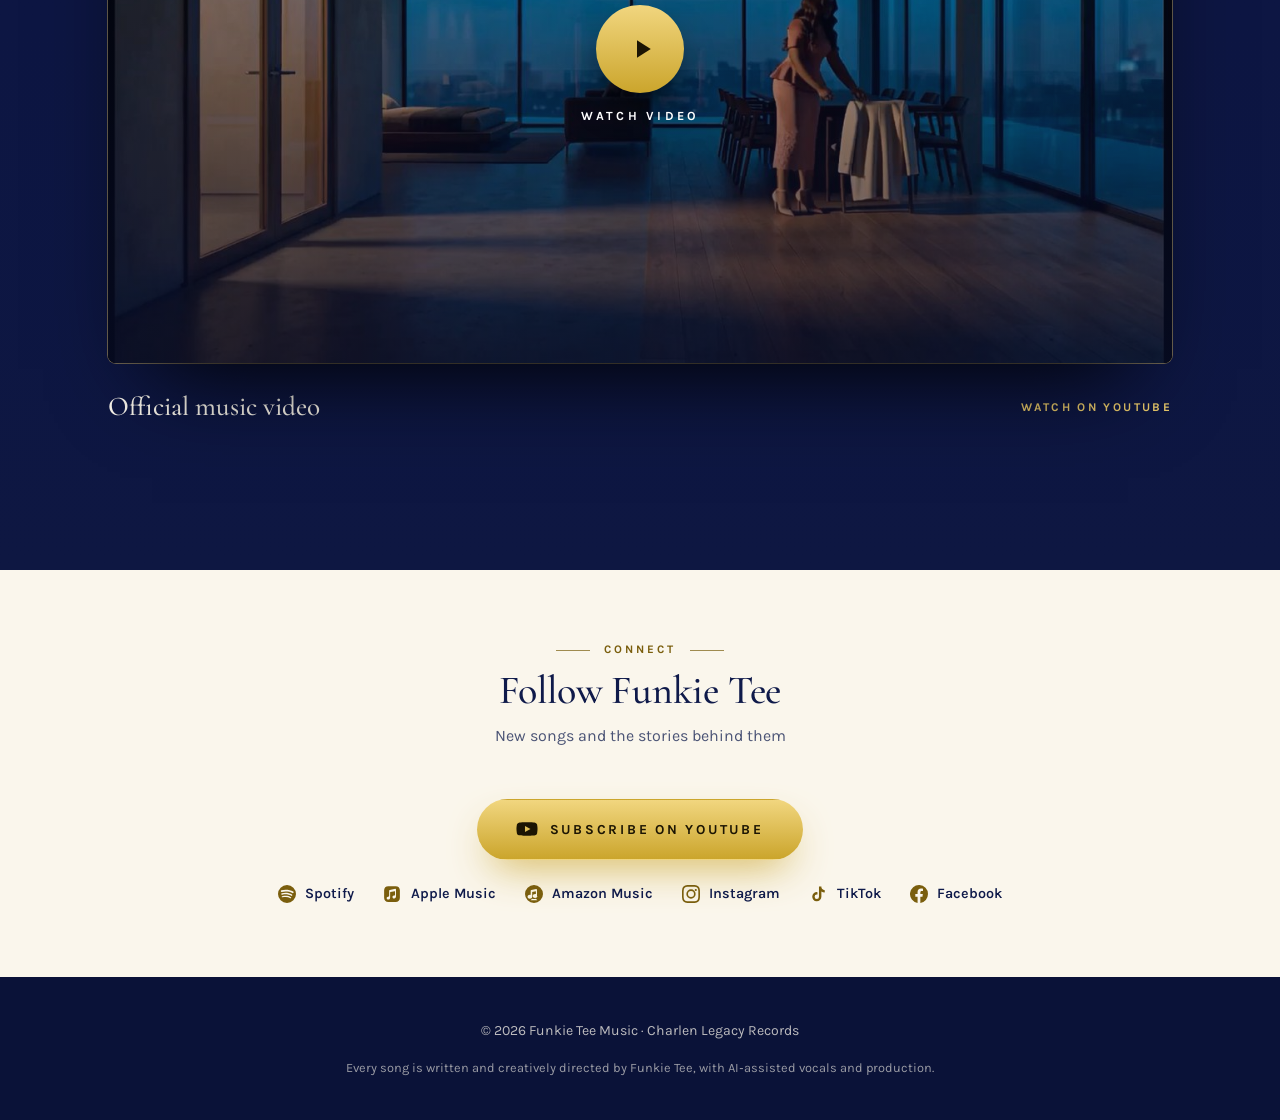
==== commit 0f7ae505: "Add I'm Taking It Back pre-save band (7 November), flips to Out now on release day Co-Authored-By: C" ====
--- a/index.html
+++ b/index.html
@@ -22,7 +22,7 @@
 <link rel="preconnect" href="https://fonts.googleapis.com">
 <link rel="preconnect" href="https://fonts.gstatic.com" crossorigin>
 <link rel="stylesheet" href="https://fonts.googleapis.com/css2?family=Cormorant+Garamond:ital,wght@0,500;0,600;1,500&family=Karla:wght@400;600;700;800&family=Pinyon+Script&family=Playfair+Display:wght@800;900&display=swap">
-<link rel="stylesheet" href="css/site.css?v=57">
+<link rel="stylesheet" href="css/site.css?v=58">
 </head>
 <body>
 <a class="skiplink" href="#main">Skip to content</a>
@@ -67,8 +67,16 @@
   </div>
 </section>
 
-<section class="next" id="next">
-  <div class="wrap wrap-also">
+<section class="next" id="next" data-release="2026-11-07T00:00:00-06:00">
+  <div class="wrap">
+    <a class="cover" href="https://distrokid.com/hyperfollow/funkietee/im-taking-it-back" target="_blank" rel="noopener" aria-label="Pre-save I&#x27;m Taking It Back"><img src="img/cv/im-taking-it-back.jpg" alt="I&#x27;m Taking It Back cover art: a golden arrow curling upward on a lit stage" width="900" height="900"></a>
+    <div class="stack">
+      <span class="eyebrow" id="next-eyebrow">New single · Saturday 7 November</span>
+      <h2>I&#x27;m Taking It Back</h2>
+      <p class="pitch">What was stolen does not get to stay stolen. A song of bold faith for everyone ready to reclaim their joy, their peace and their place.</p>
+      <blockquote>“And David recovered all.”<cite>— 1 Samuel 30:19</cite></blockquote>
+      <a class="btn btn-gold" id="next-btn" href="https://distrokid.com/hyperfollow/funkietee/im-taking-it-back" target="_blank" rel="noopener">Pre-save now</a>
+    </div>
         <button class="also-rel" type="button" data-play="my-fathers-plans-for-me-remix" aria-label="Listen to a preview of My Father&#x27;s Plans for Me (Remix)">
       <img src="img/cv/my-fathers-plans-for-me-remix.jpg" alt="" width="900" height="900" loading="lazy">
       <span class="txt"><span class="kind">New remix · Out now</span><strong>My Father&#x27;s Plans for Me (Remix)</strong><span class="line">A new, fuller take on the January single.</span></span>
@@ -248,6 +256,6 @@
   <div class="bar" id="p-bar" role="slider" aria-label="Preview progress" aria-valuemin="0" aria-valuemax="100" aria-valuenow="0" tabindex="0"><i id="p-fill"></i></div>
 </div>
 <audio id="audio" preload="none"></audio>
-<script src="js/site.js?v=57" defer></script>
+<script src="js/site.js?v=58" defer></script>
 </body>
 </html>
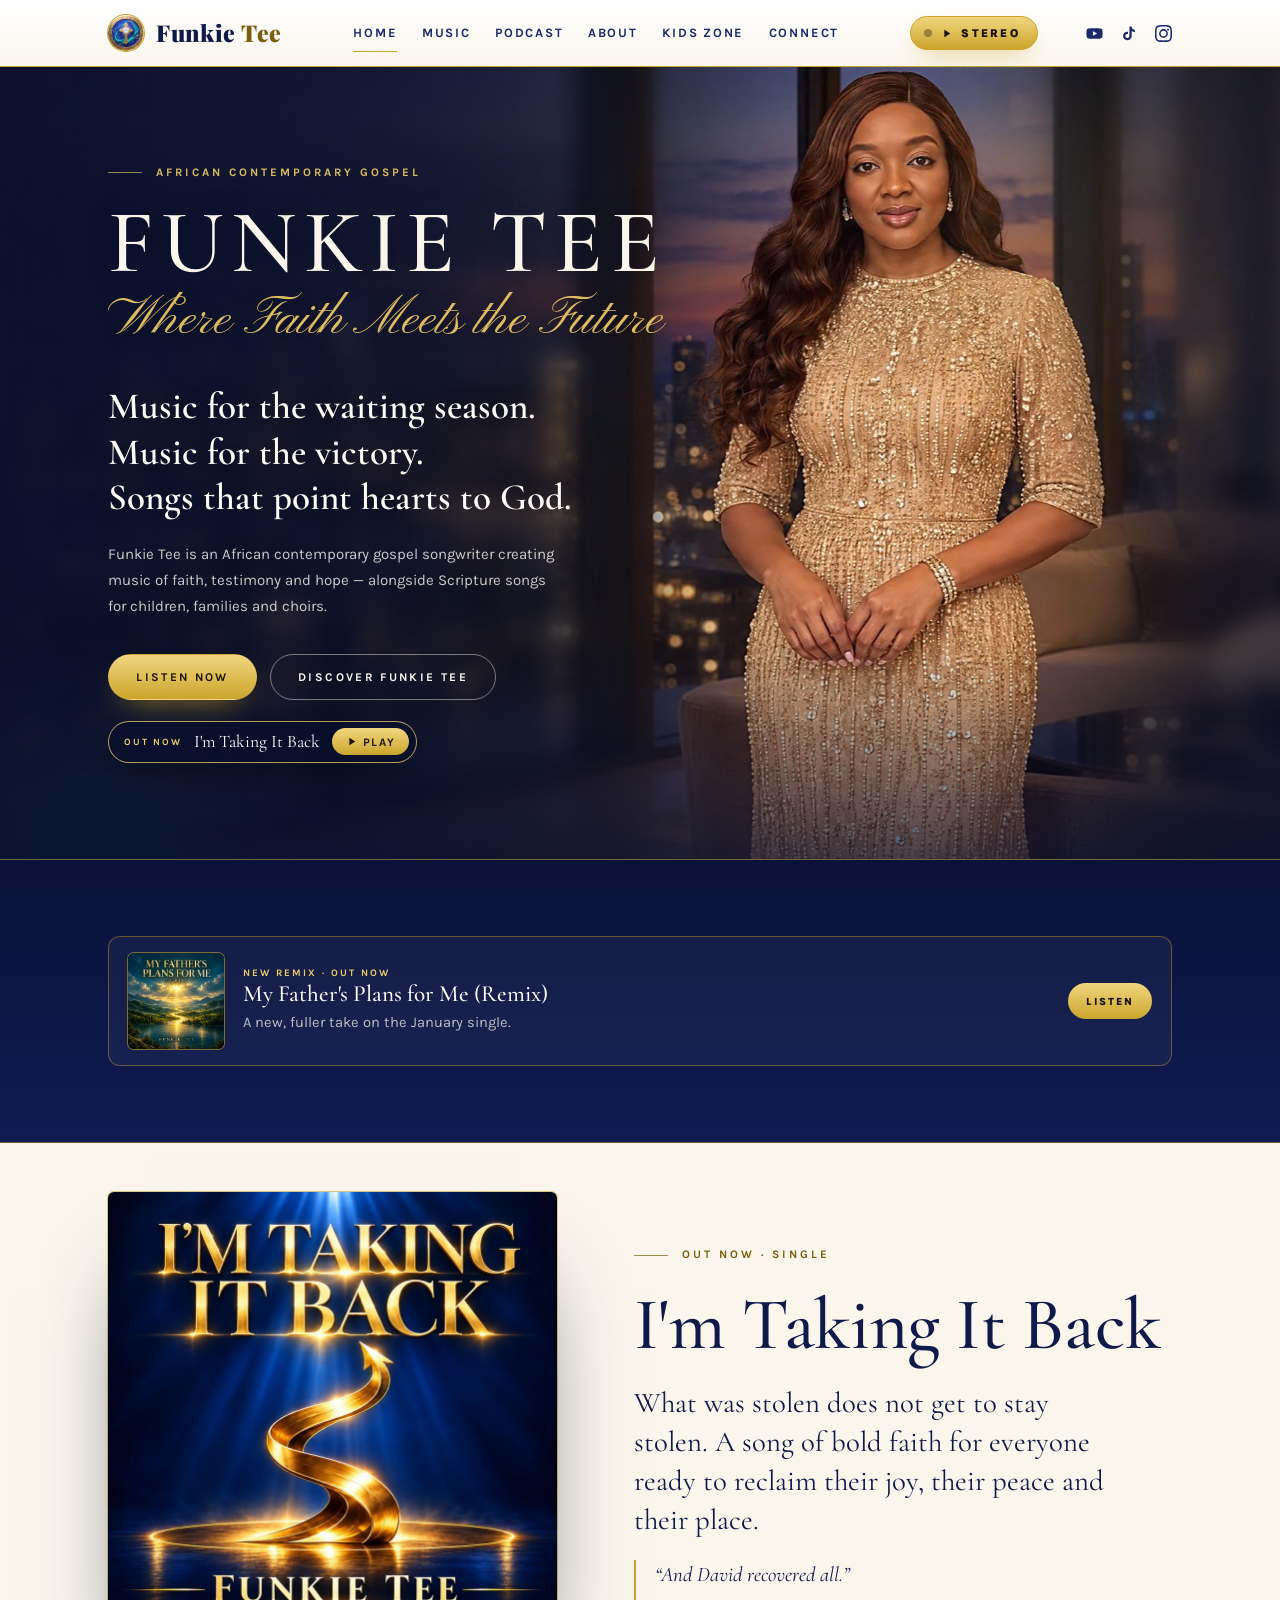
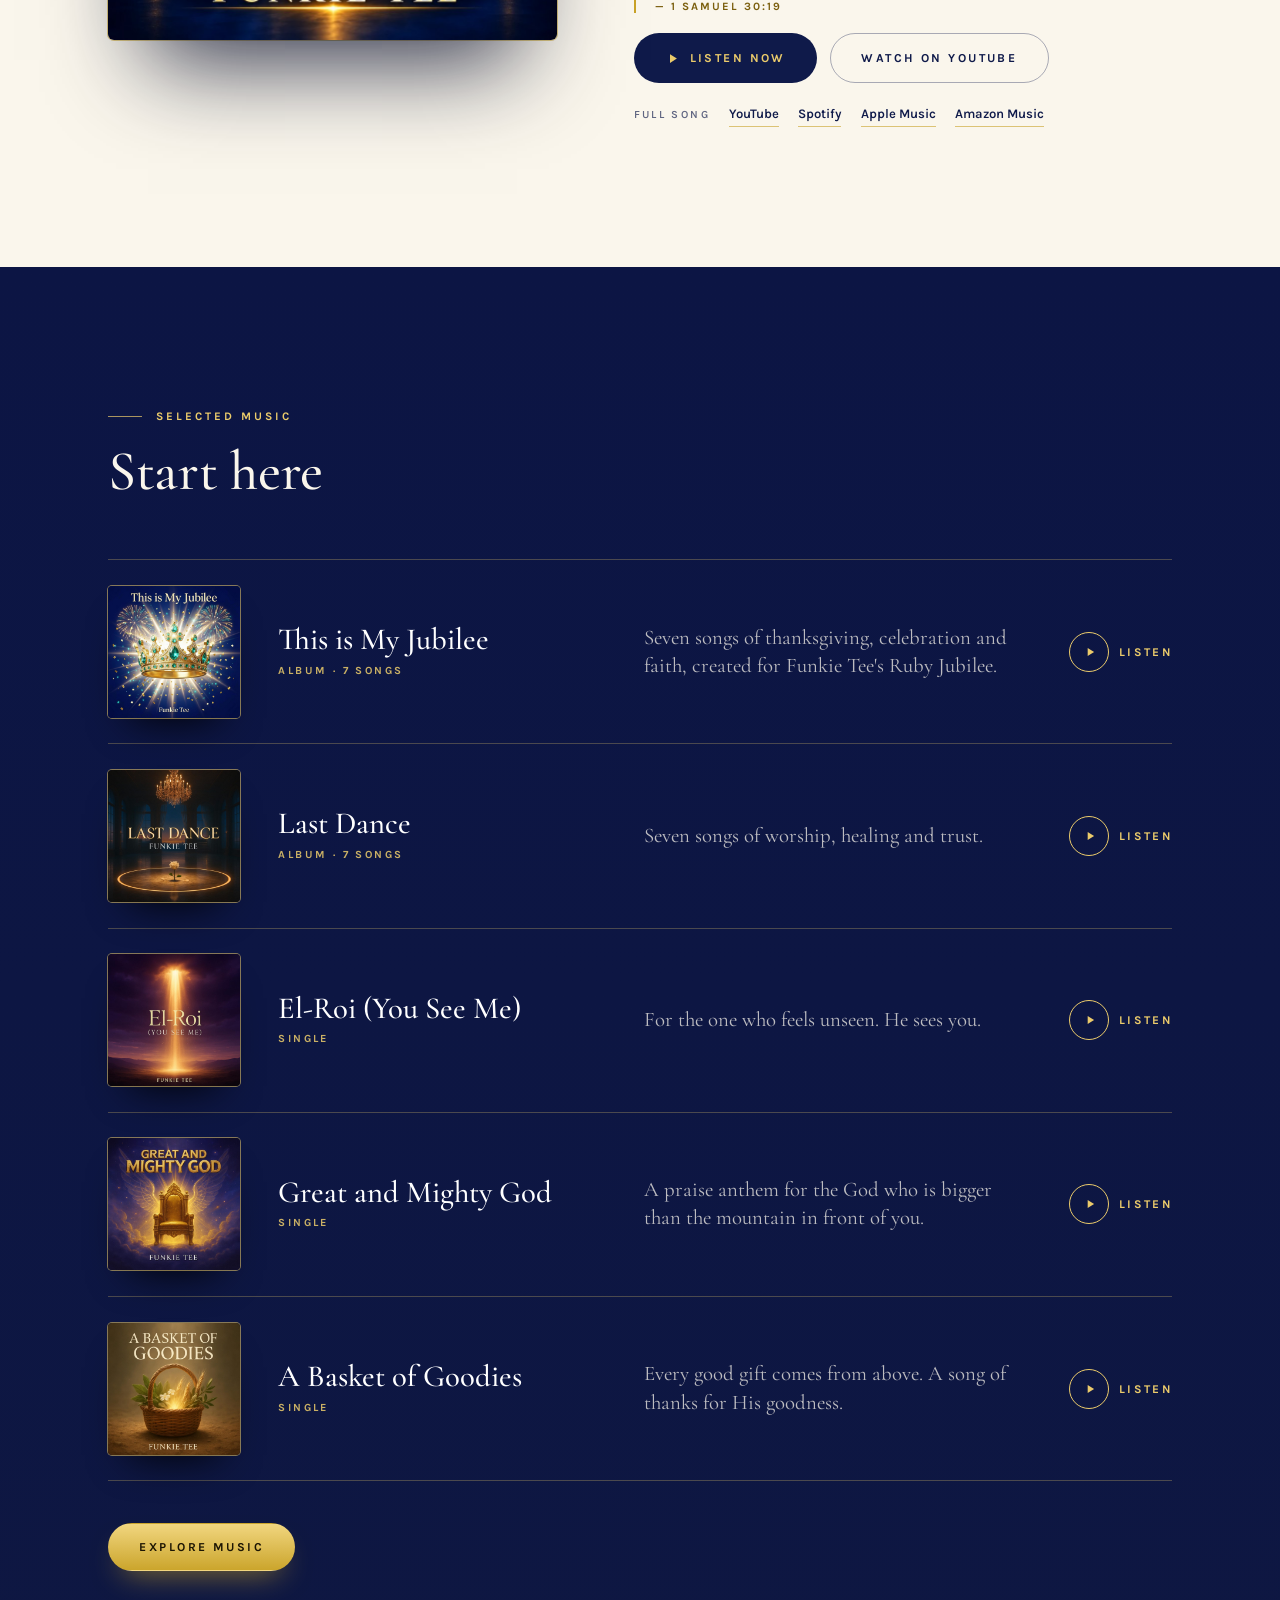
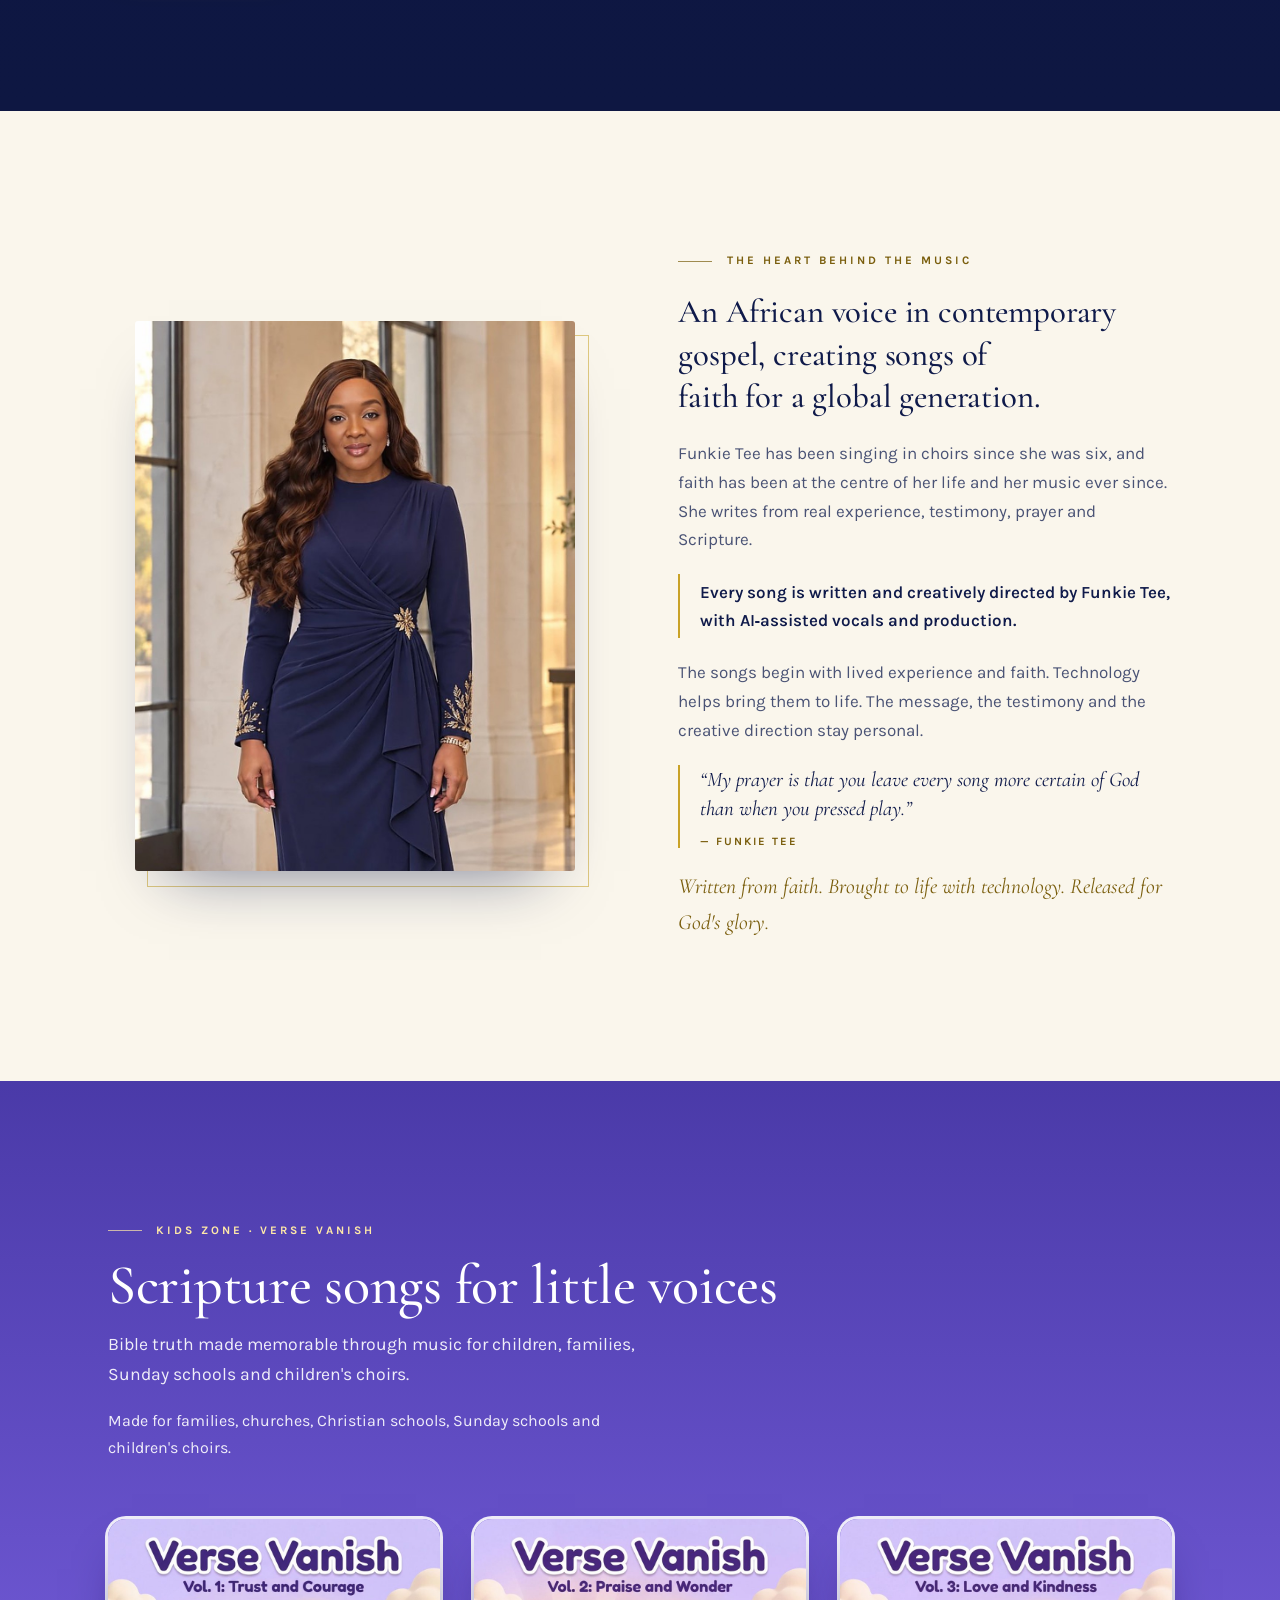
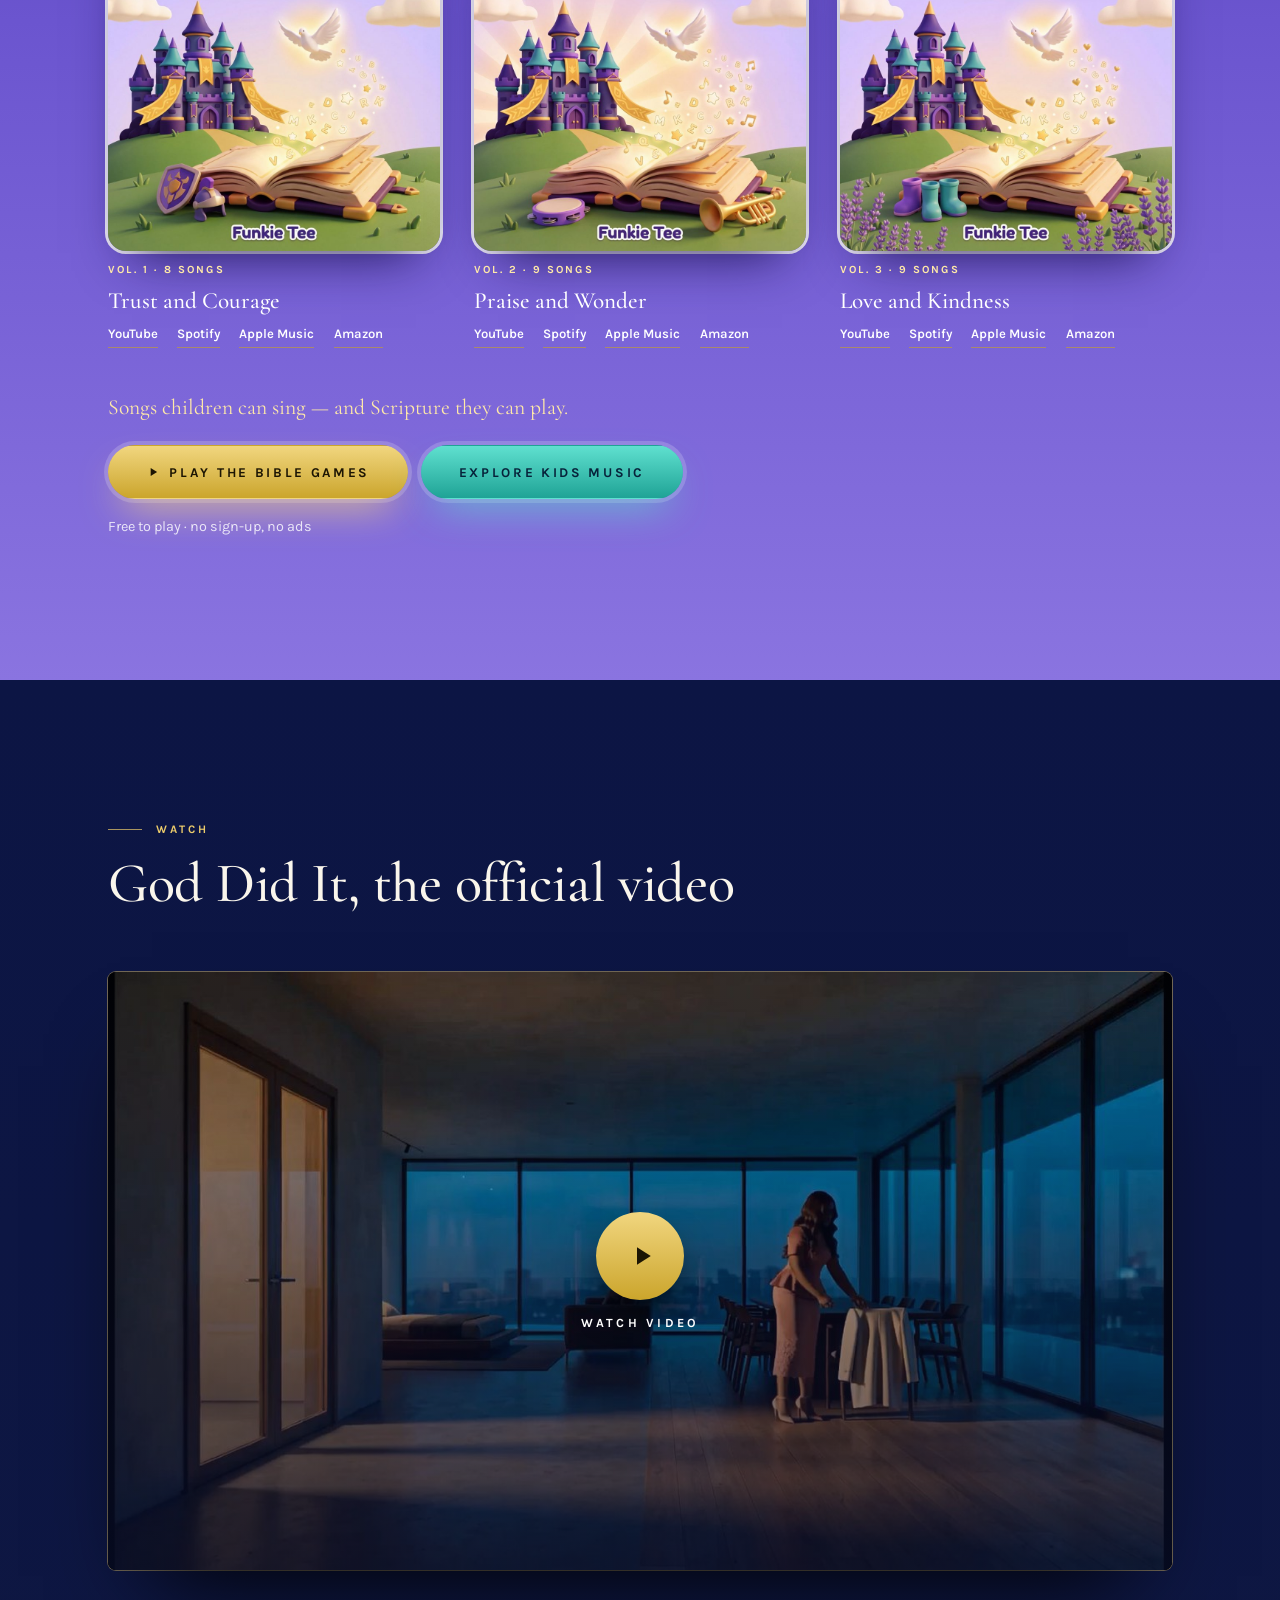
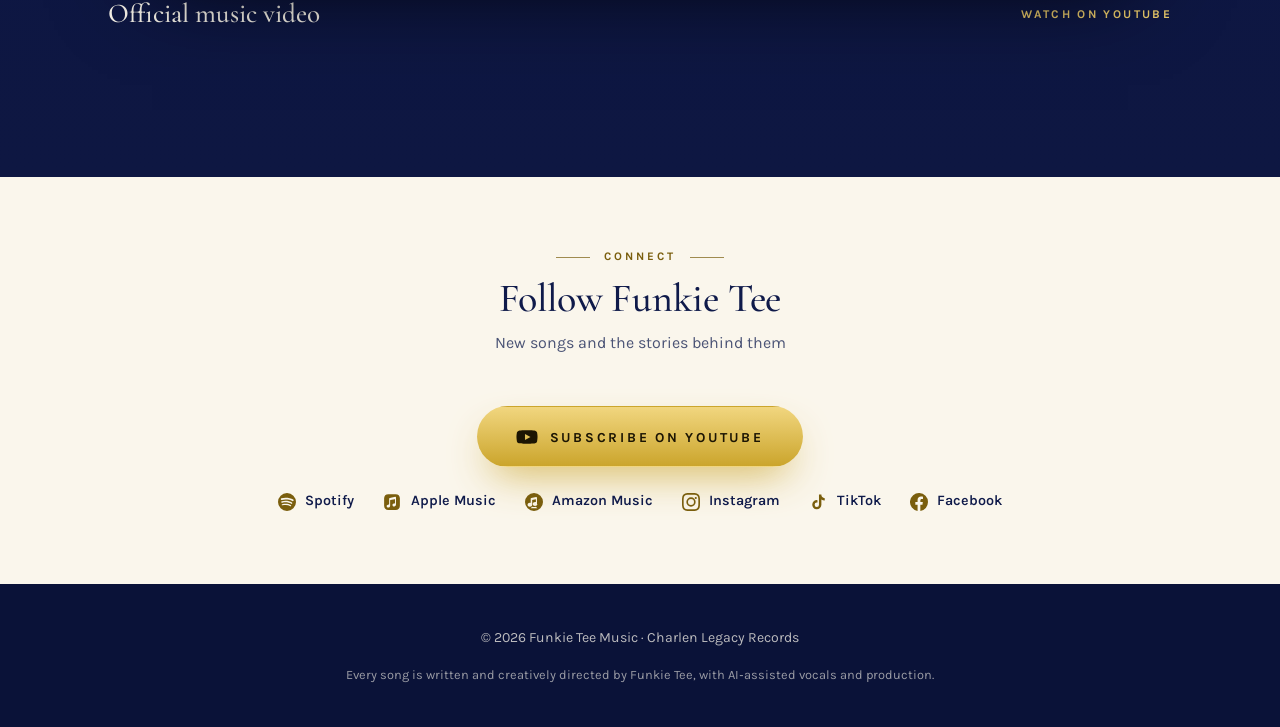
==== commit f5ab8c88: "I'm Taking It Back is out: lead release on home and music, preview, links, New tag Co-Authored-By: C" ====
--- a/index.html
+++ b/index.html
@@ -22,7 +22,7 @@
 <link rel="preconnect" href="https://fonts.googleapis.com">
 <link rel="preconnect" href="https://fonts.gstatic.com" crossorigin>
 <link rel="stylesheet" href="https://fonts.googleapis.com/css2?family=Cormorant+Garamond:ital,wght@0,500;0,600;1,500&family=Karla:wght@400;600;700;800&family=Pinyon+Script&family=Playfair+Display:wght@800;900&display=swap">
-<link rel="stylesheet" href="css/site.css?v=58">
+<link rel="stylesheet" href="css/site.css?v=59">
 </head>
 <body>
 <a class="skiplink" href="#main">Skip to content</a>
@@ -62,21 +62,13 @@
         <a class="btn btn-gold" href="music.html">Listen now</a>
         <a class="btn btn-line" href="#about">Discover Funkie Tee</a>
       </div>
-      <button class="nowpill" type="button" data-play="i-have-escaped"><span class="np-tag">Out now</span><span class="np-title">I Have Escaped</span><span class="np-play"><svg viewBox="0 0 24 24" aria-hidden="true"><path d="M8 5v14l11-7z"/></svg>Play</span></button>
-    </div>
-  </div>
-</section>
-
-<section class="next" id="next" data-release="2026-11-07T00:00:00-06:00">
-  <div class="wrap">
-    <a class="cover" href="https://distrokid.com/hyperfollow/funkietee/im-taking-it-back" target="_blank" rel="noopener" aria-label="Pre-save I&#x27;m Taking It Back"><img src="img/cv/im-taking-it-back.jpg" alt="I&#x27;m Taking It Back cover art: a golden arrow curling upward on a lit stage" width="900" height="900"></a>
-    <div class="stack">
-      <span class="eyebrow" id="next-eyebrow">New single · Saturday 7 November</span>
-      <h2>I&#x27;m Taking It Back</h2>
-      <p class="pitch">What was stolen does not get to stay stolen. A song of bold faith for everyone ready to reclaim their joy, their peace and their place.</p>
-      <blockquote>“And David recovered all.”<cite>— 1 Samuel 30:19</cite></blockquote>
-      <a class="btn btn-gold" id="next-btn" href="https://distrokid.com/hyperfollow/funkietee/im-taking-it-back" target="_blank" rel="noopener">Pre-save now</a>
-    </div>
+      <button class="nowpill" type="button" data-play="im-taking-it-back"><span class="np-tag">Out now</span><span class="np-title">I'm Taking It Back</span><span class="np-play"><svg viewBox="0 0 24 24" aria-hidden="true"><path d="M8 5v14l11-7z"/></svg>Play</span></button>
+    </div>
+  </div>
+</section>
+
+<section class="next" id="next">
+  <div class="wrap wrap-also">
         <button class="also-rel" type="button" data-play="my-fathers-plans-for-me-remix" aria-label="Listen to a preview of My Father&#x27;s Plans for Me (Remix)">
       <img src="img/cv/my-fathers-plans-for-me-remix.jpg" alt="" width="900" height="900" loading="lazy">
       <span class="txt"><span class="kind">New remix · Out now</span><strong>My Father&#x27;s Plans for Me (Remix)</strong><span class="line">A new, fuller take on the January single.</span></span>
@@ -87,17 +79,17 @@
 
 <section class="on-ivory" id="latest">
   <div class="wrap feature">
-    <div class="art"><img src="img/cv/i-have-escaped.jpg" alt="I Have Escaped cover art: a prison wall broken open to golden light, broken chains on the ground" width="900" height="900" loading="lazy"></div>
+    <div class="art"><img src="img/cv/im-taking-it-back.jpg" alt="I'm Taking It Back cover art: a golden arrow curling upward on a lit stage" width="900" height="900" loading="lazy"></div>
     <div class="stack">
       <span class="eyebrow">Out now · Single</span>
-      <h2>I Have Escaped</h2>
-      <p class="pitch">The wall is down and the chains are on the floor. A song of freedom for anyone who has been held by fear, shame or pain.</p>
-      <blockquote>“The snare is broken, and we are escaped.”<cite>— Psalm 124:7</cite></blockquote>
+      <h2>I'm Taking It Back</h2>
+      <p class="pitch">What was stolen does not get to stay stolen. A song of bold faith for everyone ready to reclaim their joy, their peace and their place.</p>
+      <blockquote>“And David recovered all.”<cite>— 1 Samuel 30:19</cite></blockquote>
       <div class="row">
-        <button class="btn btn-ink" type="button" data-play="i-have-escaped"><svg viewBox="0 0 24 24" aria-hidden="true"><path d="M8 5v14l11-7z"/></svg>Listen now</button>
-        <a class="btn btn-line" href="https://www.youtube.com/watch?v=tnGLhAAsNRw" target="_blank" rel="noopener">Watch on YouTube</a>
-      </div>
-      <p class="also"><span>Full song</span><a href="https://www.youtube.com/watch?v=tnGLhAAsNRw" target="_blank" rel="noopener">YouTube</a><a href="https://open.spotify.com/album/0Q5k4fhfVv618Xruec5Npr" target="_blank" rel="noopener">Spotify</a><a href="https://music.apple.com/us/album/i-have-escaped/6818846814?i=6818846815" target="_blank" rel="noopener">Apple Music</a><a href="https://music.amazon.ca/artists/B0GFKVNXMG" target="_blank" rel="noopener">Amazon Music</a></p>
+        <button class="btn btn-ink" type="button" data-play="im-taking-it-back"><svg viewBox="0 0 24 24" aria-hidden="true"><path d="M8 5v14l11-7z"/></svg>Listen now</button>
+        <a class="btn btn-line" href="https://www.youtube.com/watch?v=l81pspF395k" target="_blank" rel="noopener">Watch on YouTube</a>
+      </div>
+      <p class="also"><span>Full song</span><a href="https://www.youtube.com/watch?v=l81pspF395k" target="_blank" rel="noopener">YouTube</a><a href="https://open.spotify.com/album/5tmZJIWty3iaS6ekzLgcDi" target="_blank" rel="noopener">Spotify</a><a href="https://music.apple.com/us/album/im-taking-it-back/6829611952?i=6829611953" target="_blank" rel="noopener">Apple Music</a><a href="https://music.amazon.ca/artists/B0GFKVNXMG" target="_blank" rel="noopener">Amazon Music</a></p>
     </div>
   </div>
 </section>
@@ -246,7 +238,7 @@
 
 <div class="player" id="player" hidden>
   <img class="cv" id="p-cover" src="img/cv/god-did-it.jpg" alt="" width="52" height="52">
-  <div class="info"><div class="ttl" id="p-title">God Did It</div><div class="sub">30-second preview<a id="p-yt" href="https://www.youtube.com/watch?v=tnGLhAAsNRw" target="_blank" rel="noopener">YouTube</a><a id="p-sp" href="https://open.spotify.com/album/0Q5k4fhfVv618Xruec5Npr" target="_blank" rel="noopener">Spotify</a><a id="p-ap" href="https://music.apple.com/us/album/i-have-escaped/6818846814?i=6818846815" target="_blank" rel="noopener">Apple Music</a><a id="p-am" href="https://music.amazon.ca/artists/B0GFKVNXMG" target="_blank" rel="noopener">Amazon</a></div></div>
+  <div class="info"><div class="ttl" id="p-title">God Did It</div><div class="sub">30-second preview<a id="p-yt" href="https://www.youtube.com/watch?v=l81pspF395k" target="_blank" rel="noopener">YouTube</a><a id="p-sp" href="https://open.spotify.com/album/5tmZJIWty3iaS6ekzLgcDi" target="_blank" rel="noopener">Spotify</a><a id="p-ap" href="https://music.apple.com/us/album/im-taking-it-back/6829611952?i=6829611953" target="_blank" rel="noopener">Apple Music</a><a id="p-am" href="https://music.amazon.ca/artists/B0GFKVNXMG" target="_blank" rel="noopener">Amazon</a></div></div>
   <div class="ctl">
     <button class="skip" type="button" id="p-prev" aria-label="Previous song"><svg viewBox="0 0 24 24" aria-hidden="true"><path d="M6 5h2v14H6zM20 5v14L9 12z"/></svg></button>
     <button class="pp" type="button" id="p-pp" aria-label="Play or pause"><svg class="i-play" viewBox="0 0 24 24" aria-hidden="true"><path d="M8 5v14l11-7z"/></svg><svg class="i-pause" viewBox="0 0 24 24" aria-hidden="true"><path d="M6 5h4v14H6zM14 5h4v14h-4z"/></svg></button>
@@ -256,6 +248,6 @@
   <div class="bar" id="p-bar" role="slider" aria-label="Preview progress" aria-valuemin="0" aria-valuemax="100" aria-valuenow="0" tabindex="0"><i id="p-fill"></i></div>
 </div>
 <audio id="audio" preload="none"></audio>
-<script src="js/site.js?v=58" defer></script>
+<script src="js/site.js?v=59" defer></script>
 </body>
 </html>
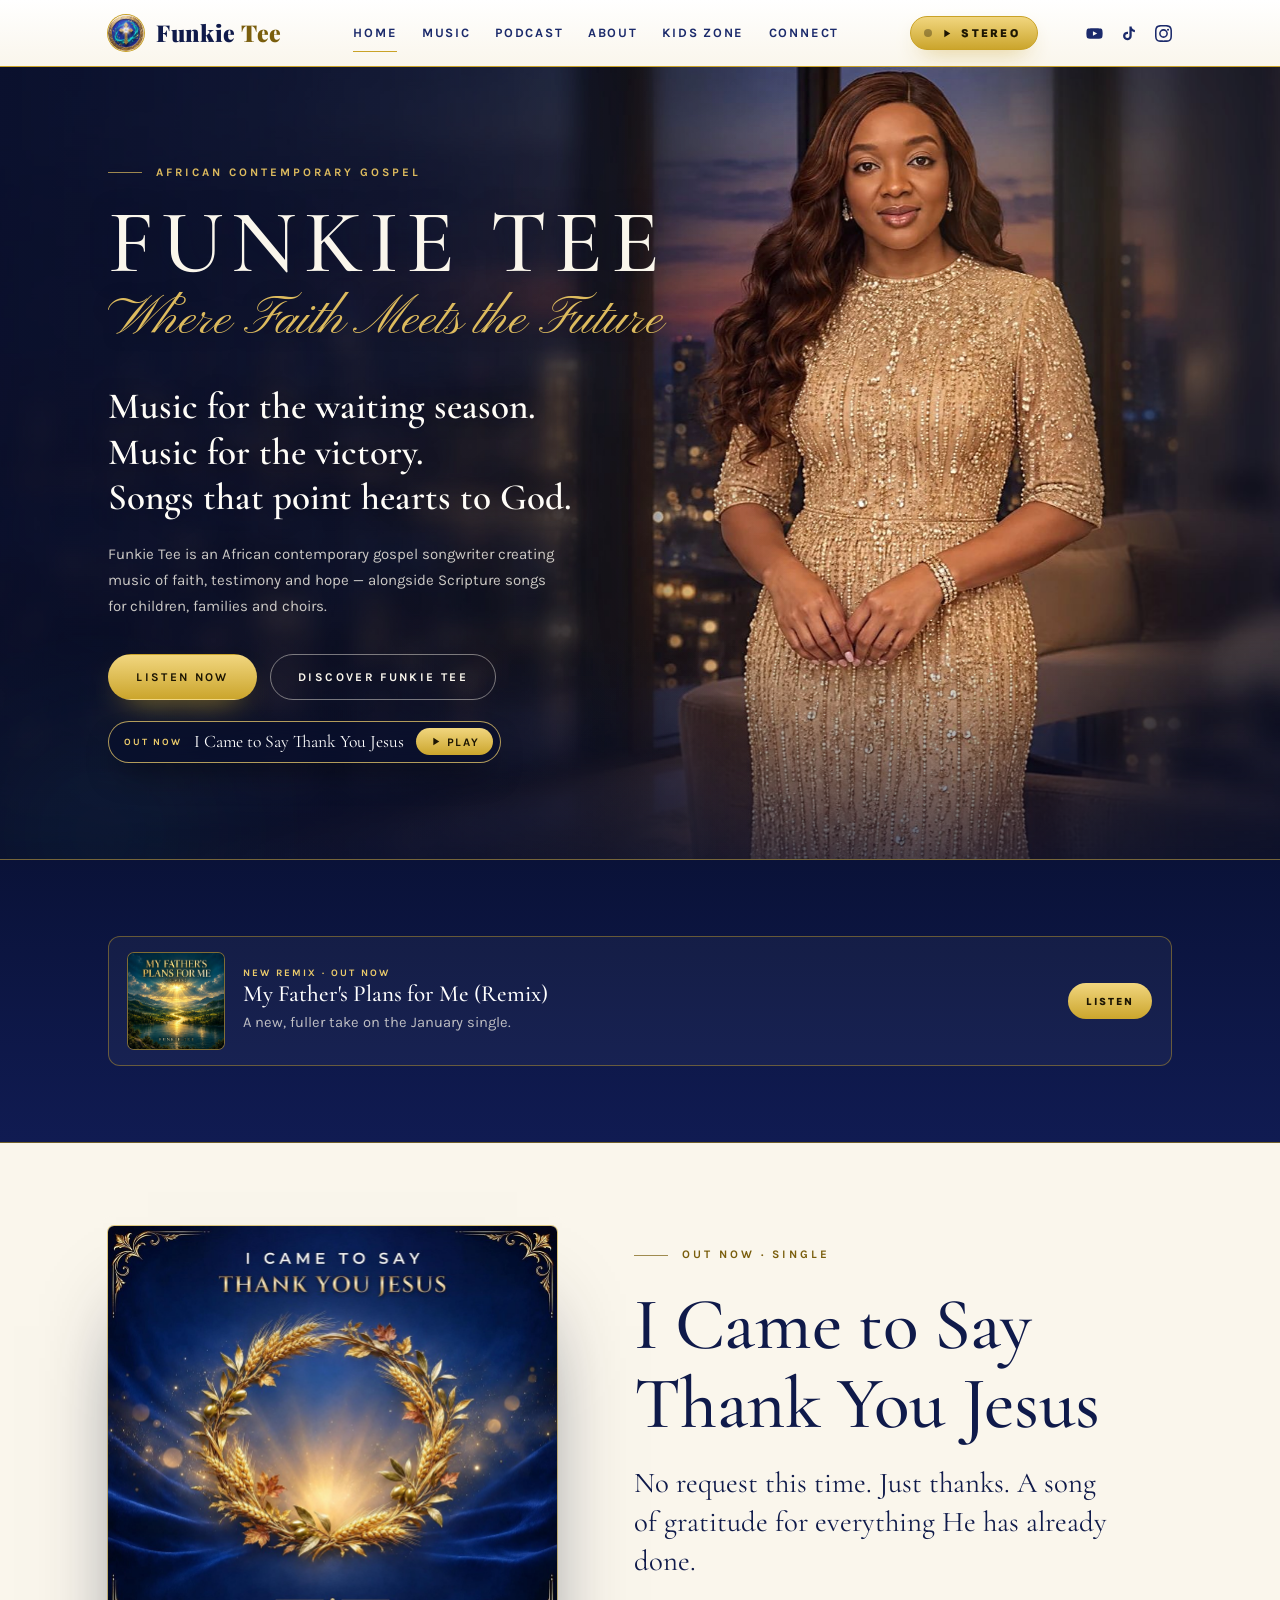
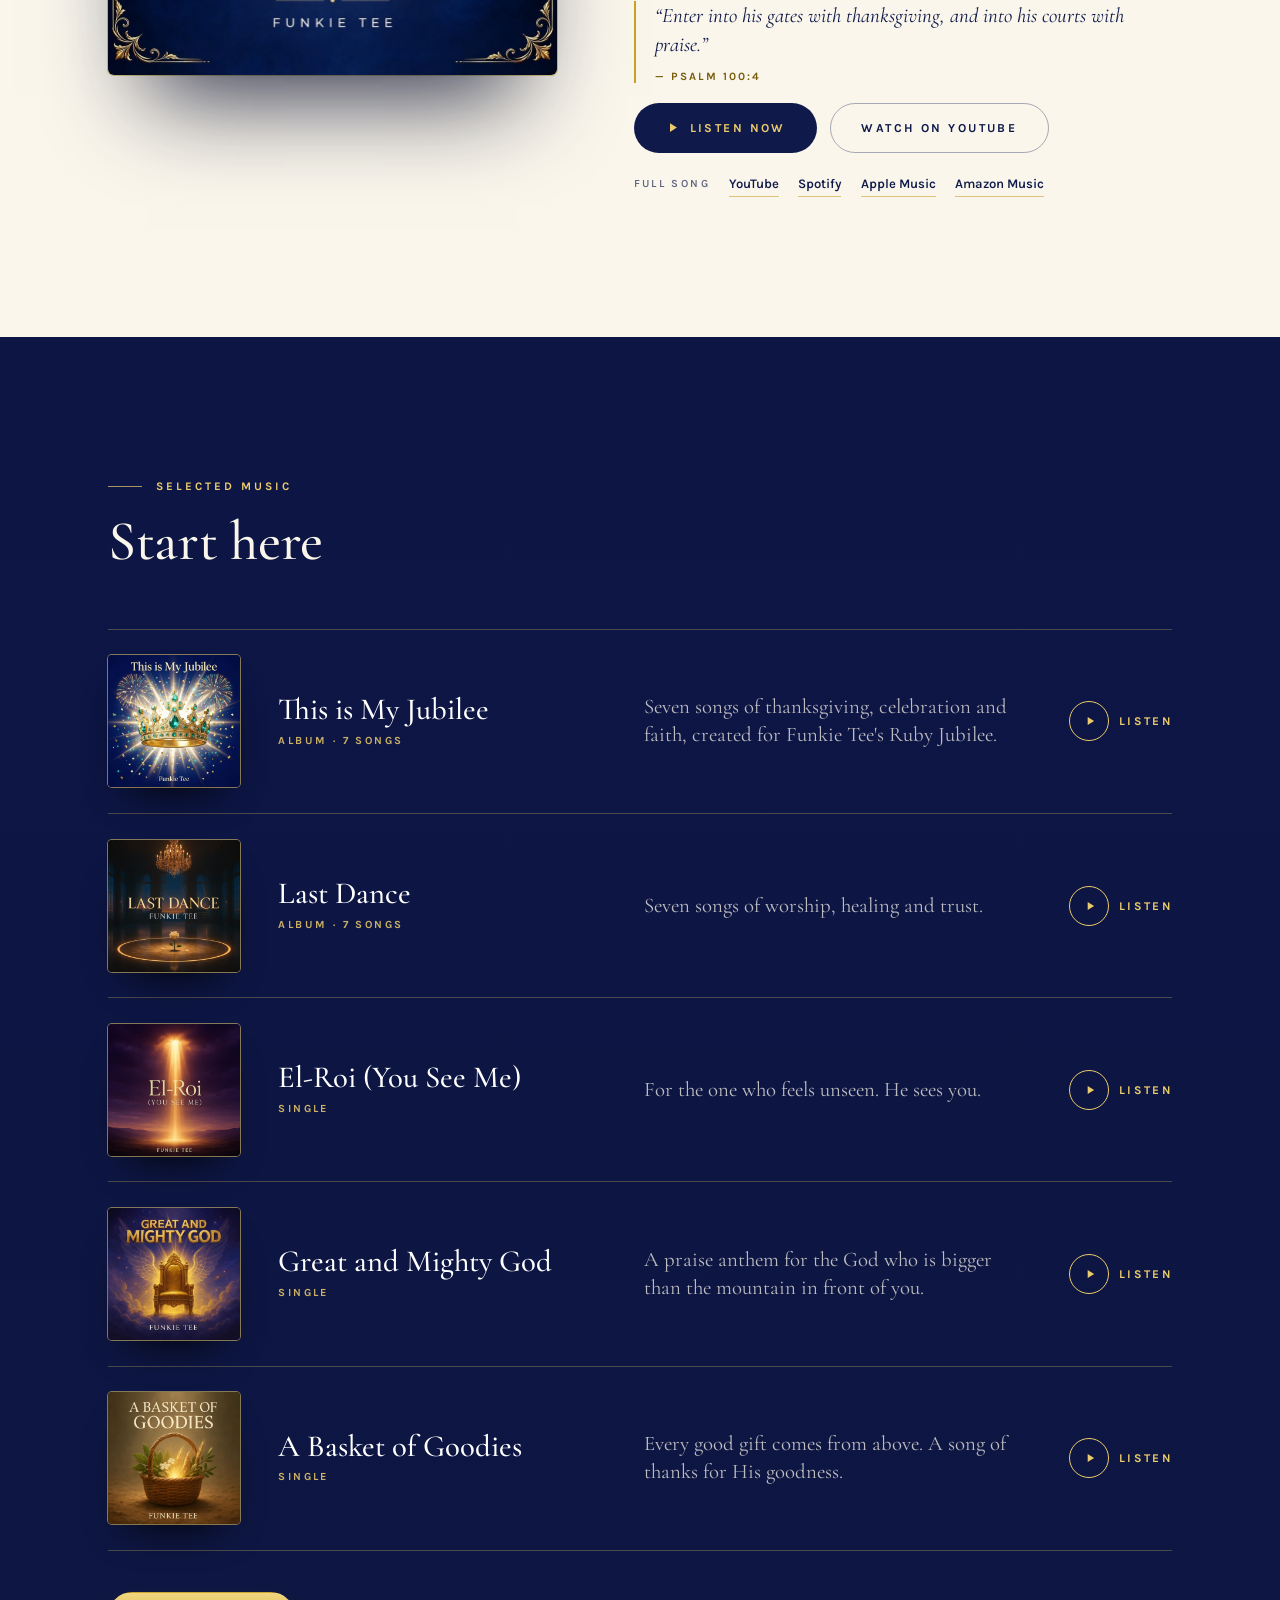
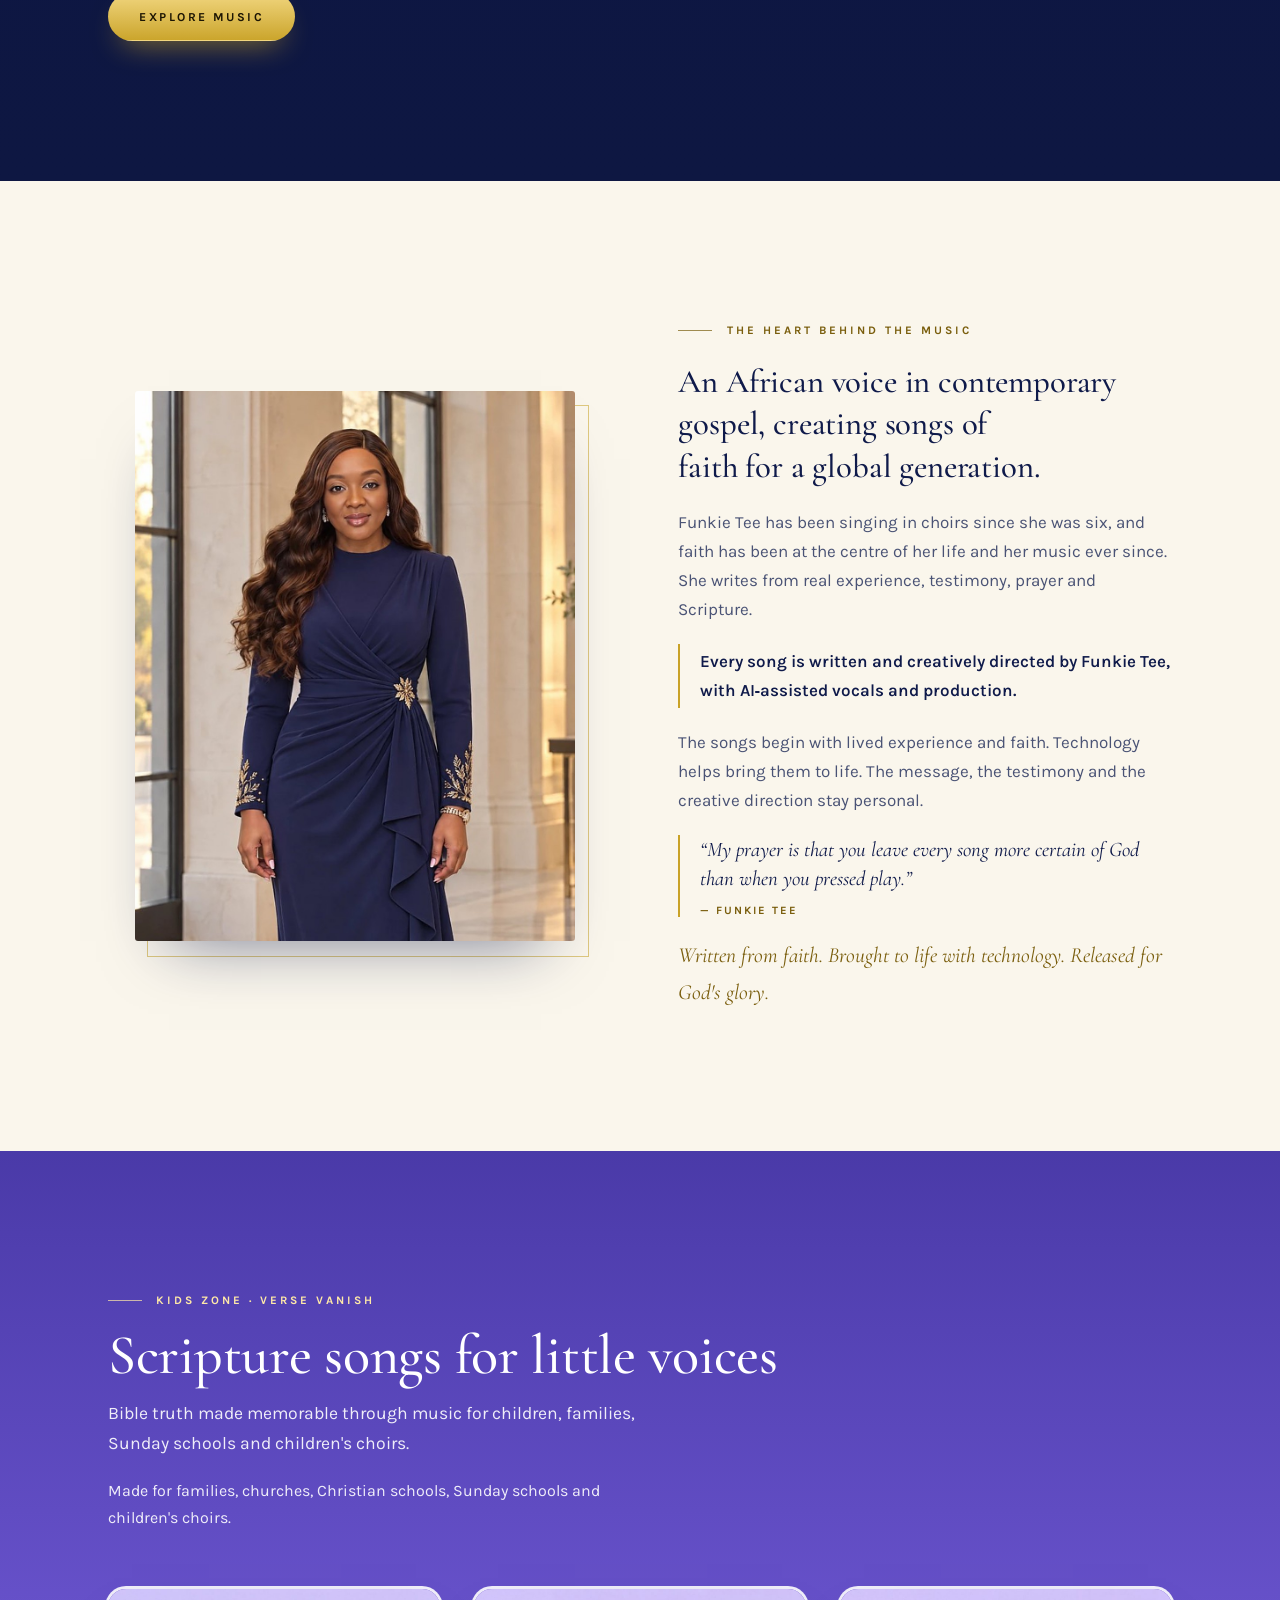
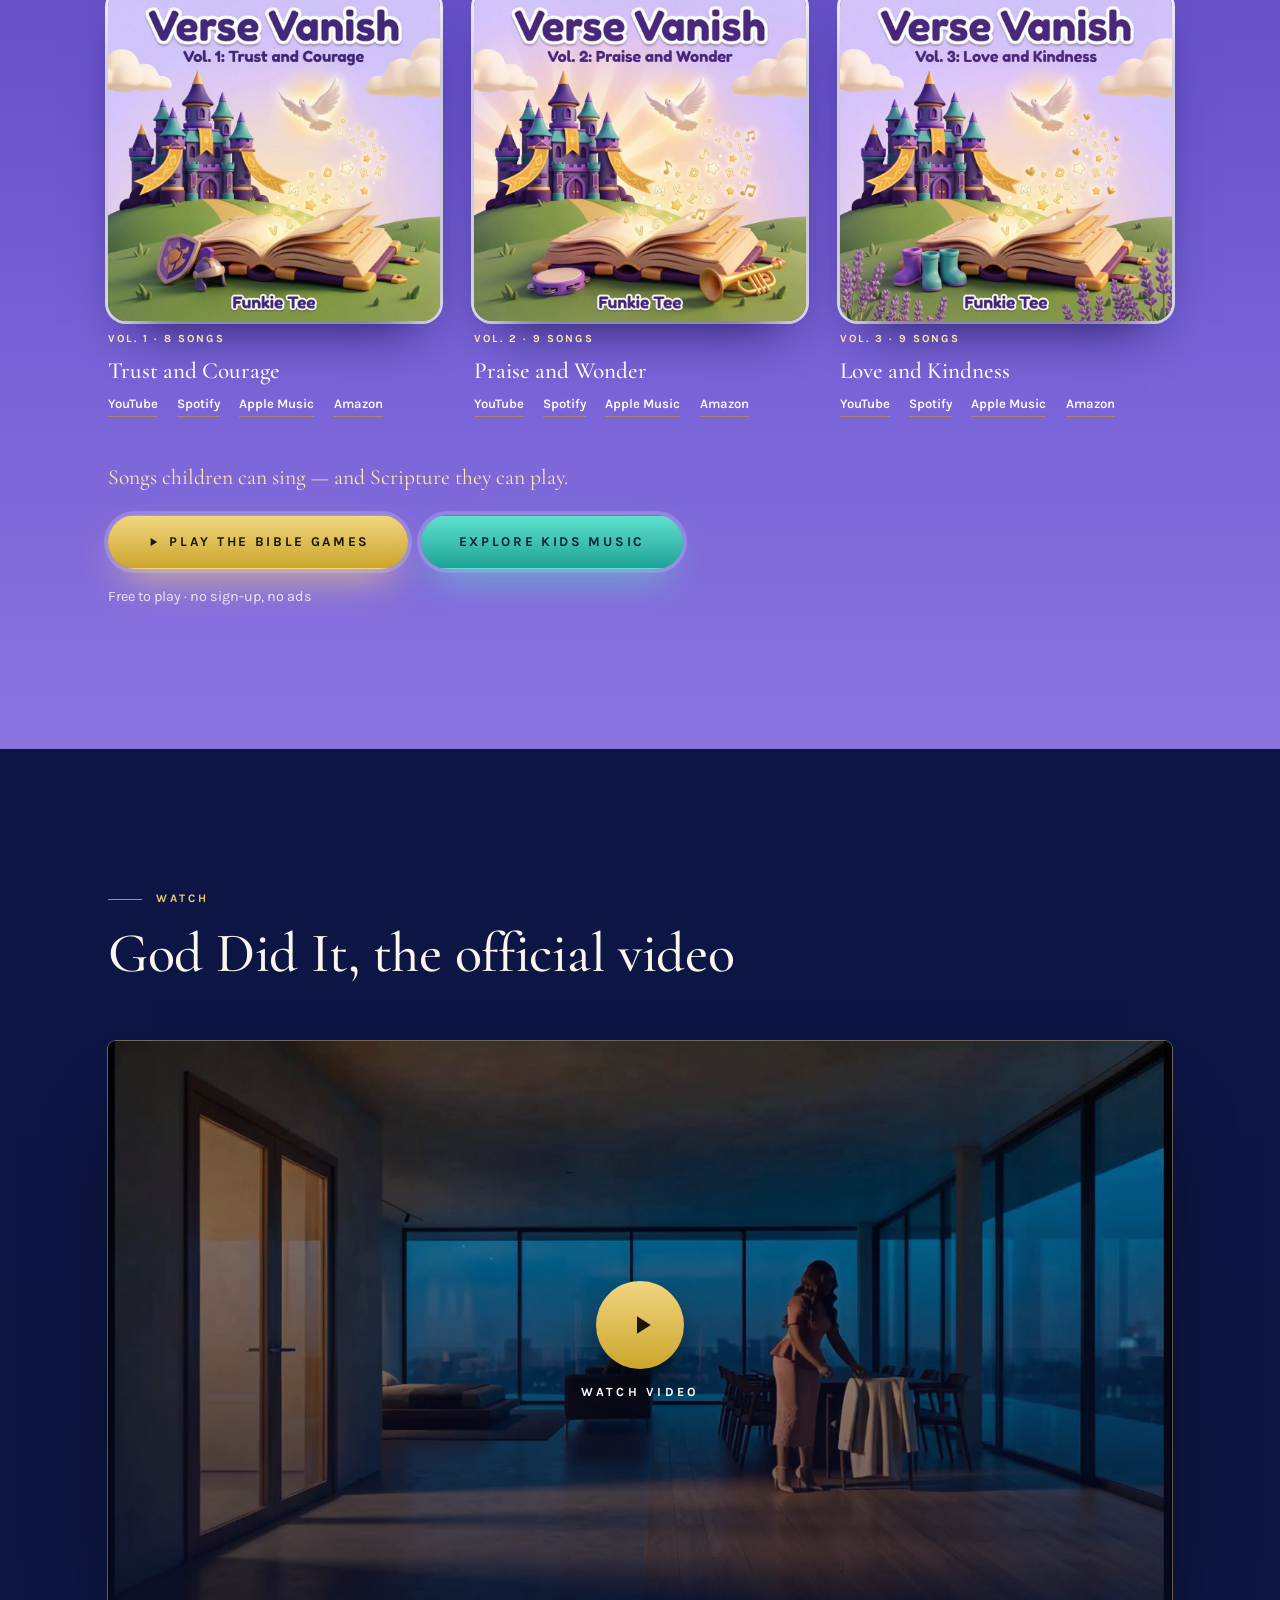
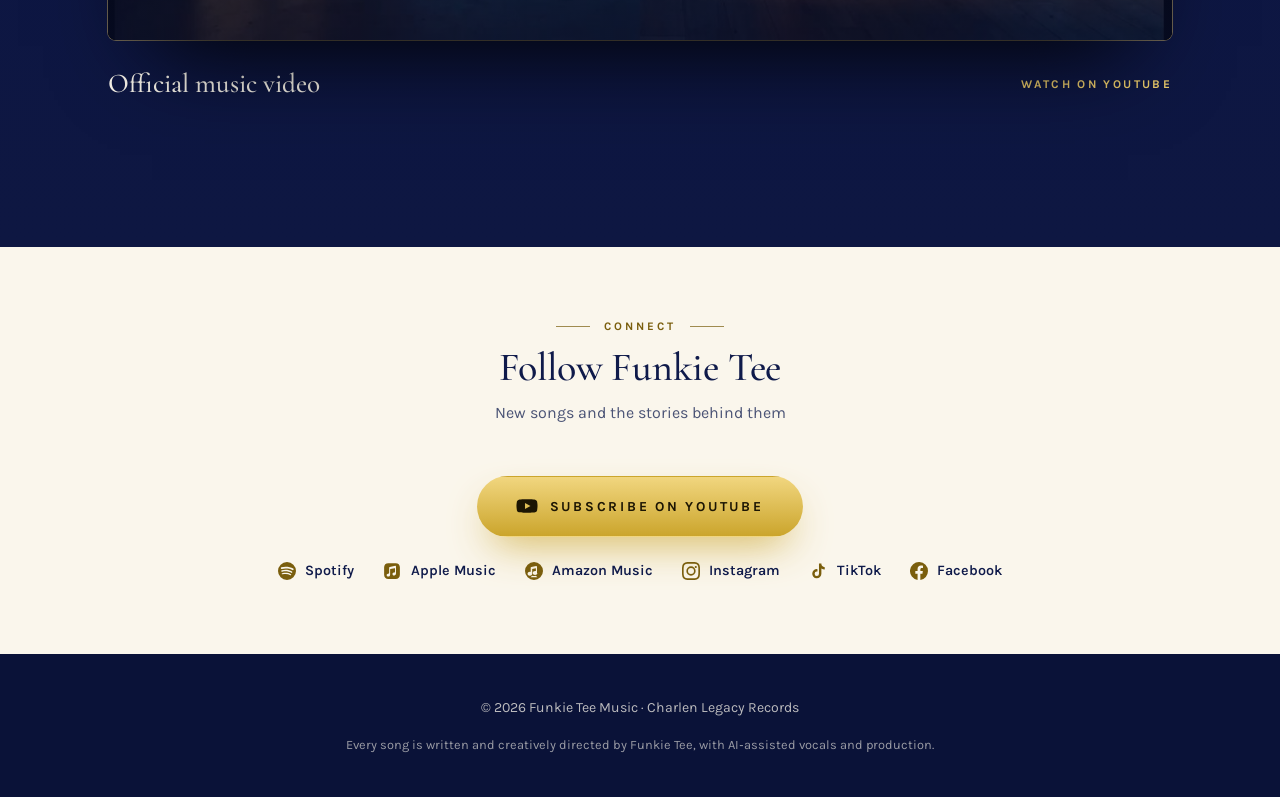
==== commit 61b7aa50: "I Came to Say Thank You Jesus is out: lead release on home and music, preview, links, New tag Co-Aut" ====
--- a/index.html
+++ b/index.html
@@ -22,7 +22,7 @@
 <link rel="preconnect" href="https://fonts.googleapis.com">
 <link rel="preconnect" href="https://fonts.gstatic.com" crossorigin>
 <link rel="stylesheet" href="https://fonts.googleapis.com/css2?family=Cormorant+Garamond:ital,wght@0,500;0,600;1,500&family=Karla:wght@400;600;700;800&family=Pinyon+Script&family=Playfair+Display:wght@800;900&display=swap">
-<link rel="stylesheet" href="css/site.css?v=59">
+<link rel="stylesheet" href="css/site.css?v=60">
 </head>
 <body>
 <a class="skiplink" href="#main">Skip to content</a>
@@ -62,7 +62,7 @@
         <a class="btn btn-gold" href="music.html">Listen now</a>
         <a class="btn btn-line" href="#about">Discover Funkie Tee</a>
       </div>
-      <button class="nowpill" type="button" data-play="im-taking-it-back"><span class="np-tag">Out now</span><span class="np-title">I'm Taking It Back</span><span class="np-play"><svg viewBox="0 0 24 24" aria-hidden="true"><path d="M8 5v14l11-7z"/></svg>Play</span></button>
+      <button class="nowpill" type="button" data-play="i-came-to-say-thank-you-jesus"><span class="np-tag">Out now</span><span class="np-title">I Came to Say Thank You Jesus</span><span class="np-play"><svg viewBox="0 0 24 24" aria-hidden="true"><path d="M8 5v14l11-7z"/></svg>Play</span></button>
     </div>
   </div>
 </section>
@@ -79,17 +79,17 @@
 
 <section class="on-ivory" id="latest">
   <div class="wrap feature">
-    <div class="art"><img src="img/cv/im-taking-it-back.jpg" alt="I'm Taking It Back cover art: a golden arrow curling upward on a lit stage" width="900" height="900" loading="lazy"></div>
+    <div class="art"><img src="img/cv/i-came-to-say-thank-you-jesus.jpg" alt="I Came to Say Thank You Jesus cover art: a golden harvest wreath of wheat and olive on royal blue" width="900" height="900" loading="lazy"></div>
     <div class="stack">
       <span class="eyebrow">Out now · Single</span>
-      <h2>I'm Taking It Back</h2>
-      <p class="pitch">What was stolen does not get to stay stolen. A song of bold faith for everyone ready to reclaim their joy, their peace and their place.</p>
-      <blockquote>“And David recovered all.”<cite>— 1 Samuel 30:19</cite></blockquote>
+      <h2>I Came to Say Thank You Jesus</h2>
+      <p class="pitch">No request this time. Just thanks. A song of gratitude for everything He has already done.</p>
+      <blockquote>“Enter into his gates with thanksgiving, and into his courts with praise.”<cite>— Psalm 100:4</cite></blockquote>
       <div class="row">
-        <button class="btn btn-ink" type="button" data-play="im-taking-it-back"><svg viewBox="0 0 24 24" aria-hidden="true"><path d="M8 5v14l11-7z"/></svg>Listen now</button>
-        <a class="btn btn-line" href="https://www.youtube.com/watch?v=l81pspF395k" target="_blank" rel="noopener">Watch on YouTube</a>
-      </div>
-      <p class="also"><span>Full song</span><a href="https://www.youtube.com/watch?v=l81pspF395k" target="_blank" rel="noopener">YouTube</a><a href="https://open.spotify.com/album/5tmZJIWty3iaS6ekzLgcDi" target="_blank" rel="noopener">Spotify</a><a href="https://music.apple.com/us/album/im-taking-it-back/6829611952?i=6829611953" target="_blank" rel="noopener">Apple Music</a><a href="https://music.amazon.ca/artists/B0GFKVNXMG" target="_blank" rel="noopener">Amazon Music</a></p>
+        <button class="btn btn-ink" type="button" data-play="i-came-to-say-thank-you-jesus"><svg viewBox="0 0 24 24" aria-hidden="true"><path d="M8 5v14l11-7z"/></svg>Listen now</button>
+        <a class="btn btn-line" href="https://www.youtube.com/watch?v=6bg0WbIso0E" target="_blank" rel="noopener">Watch on YouTube</a>
+      </div>
+      <p class="also"><span>Full song</span><a href="https://www.youtube.com/watch?v=6bg0WbIso0E" target="_blank" rel="noopener">YouTube</a><a href="https://open.spotify.com/album/7yOsos0BoZnpm0HrcXMiPt" target="_blank" rel="noopener">Spotify</a><a href="https://music.apple.com/us/album/i-came-to-say-thank-you-jesus/6837287405?i=6837287406" target="_blank" rel="noopener">Apple Music</a><a href="https://music.amazon.ca/artists/B0GFKVNXMG" target="_blank" rel="noopener">Amazon Music</a></p>
     </div>
   </div>
 </section>
@@ -238,7 +238,7 @@
 
 <div class="player" id="player" hidden>
   <img class="cv" id="p-cover" src="img/cv/god-did-it.jpg" alt="" width="52" height="52">
-  <div class="info"><div class="ttl" id="p-title">God Did It</div><div class="sub">30-second preview<a id="p-yt" href="https://www.youtube.com/watch?v=l81pspF395k" target="_blank" rel="noopener">YouTube</a><a id="p-sp" href="https://open.spotify.com/album/5tmZJIWty3iaS6ekzLgcDi" target="_blank" rel="noopener">Spotify</a><a id="p-ap" href="https://music.apple.com/us/album/im-taking-it-back/6829611952?i=6829611953" target="_blank" rel="noopener">Apple Music</a><a id="p-am" href="https://music.amazon.ca/artists/B0GFKVNXMG" target="_blank" rel="noopener">Amazon</a></div></div>
+  <div class="info"><div class="ttl" id="p-title">God Did It</div><div class="sub">30-second preview<a id="p-yt" href="https://www.youtube.com/watch?v=6bg0WbIso0E" target="_blank" rel="noopener">YouTube</a><a id="p-sp" href="https://open.spotify.com/album/7yOsos0BoZnpm0HrcXMiPt" target="_blank" rel="noopener">Spotify</a><a id="p-ap" href="https://music.apple.com/us/album/i-came-to-say-thank-you-jesus/6837287405?i=6837287406" target="_blank" rel="noopener">Apple Music</a><a id="p-am" href="https://music.amazon.ca/artists/B0GFKVNXMG" target="_blank" rel="noopener">Amazon</a></div></div>
   <div class="ctl">
     <button class="skip" type="button" id="p-prev" aria-label="Previous song"><svg viewBox="0 0 24 24" aria-hidden="true"><path d="M6 5h2v14H6zM20 5v14L9 12z"/></svg></button>
     <button class="pp" type="button" id="p-pp" aria-label="Play or pause"><svg class="i-play" viewBox="0 0 24 24" aria-hidden="true"><path d="M8 5v14l11-7z"/></svg><svg class="i-pause" viewBox="0 0 24 24" aria-hidden="true"><path d="M6 5h4v14H6zM14 5h4v14h-4z"/></svg></button>
@@ -248,6 +248,6 @@
   <div class="bar" id="p-bar" role="slider" aria-label="Preview progress" aria-valuemin="0" aria-valuemax="100" aria-valuenow="0" tabindex="0"><i id="p-fill"></i></div>
 </div>
 <audio id="audio" preload="none"></audio>
-<script src="js/site.js?v=59" defer></script>
+<script src="js/site.js?v=60" defer></script>
 </body>
 </html>
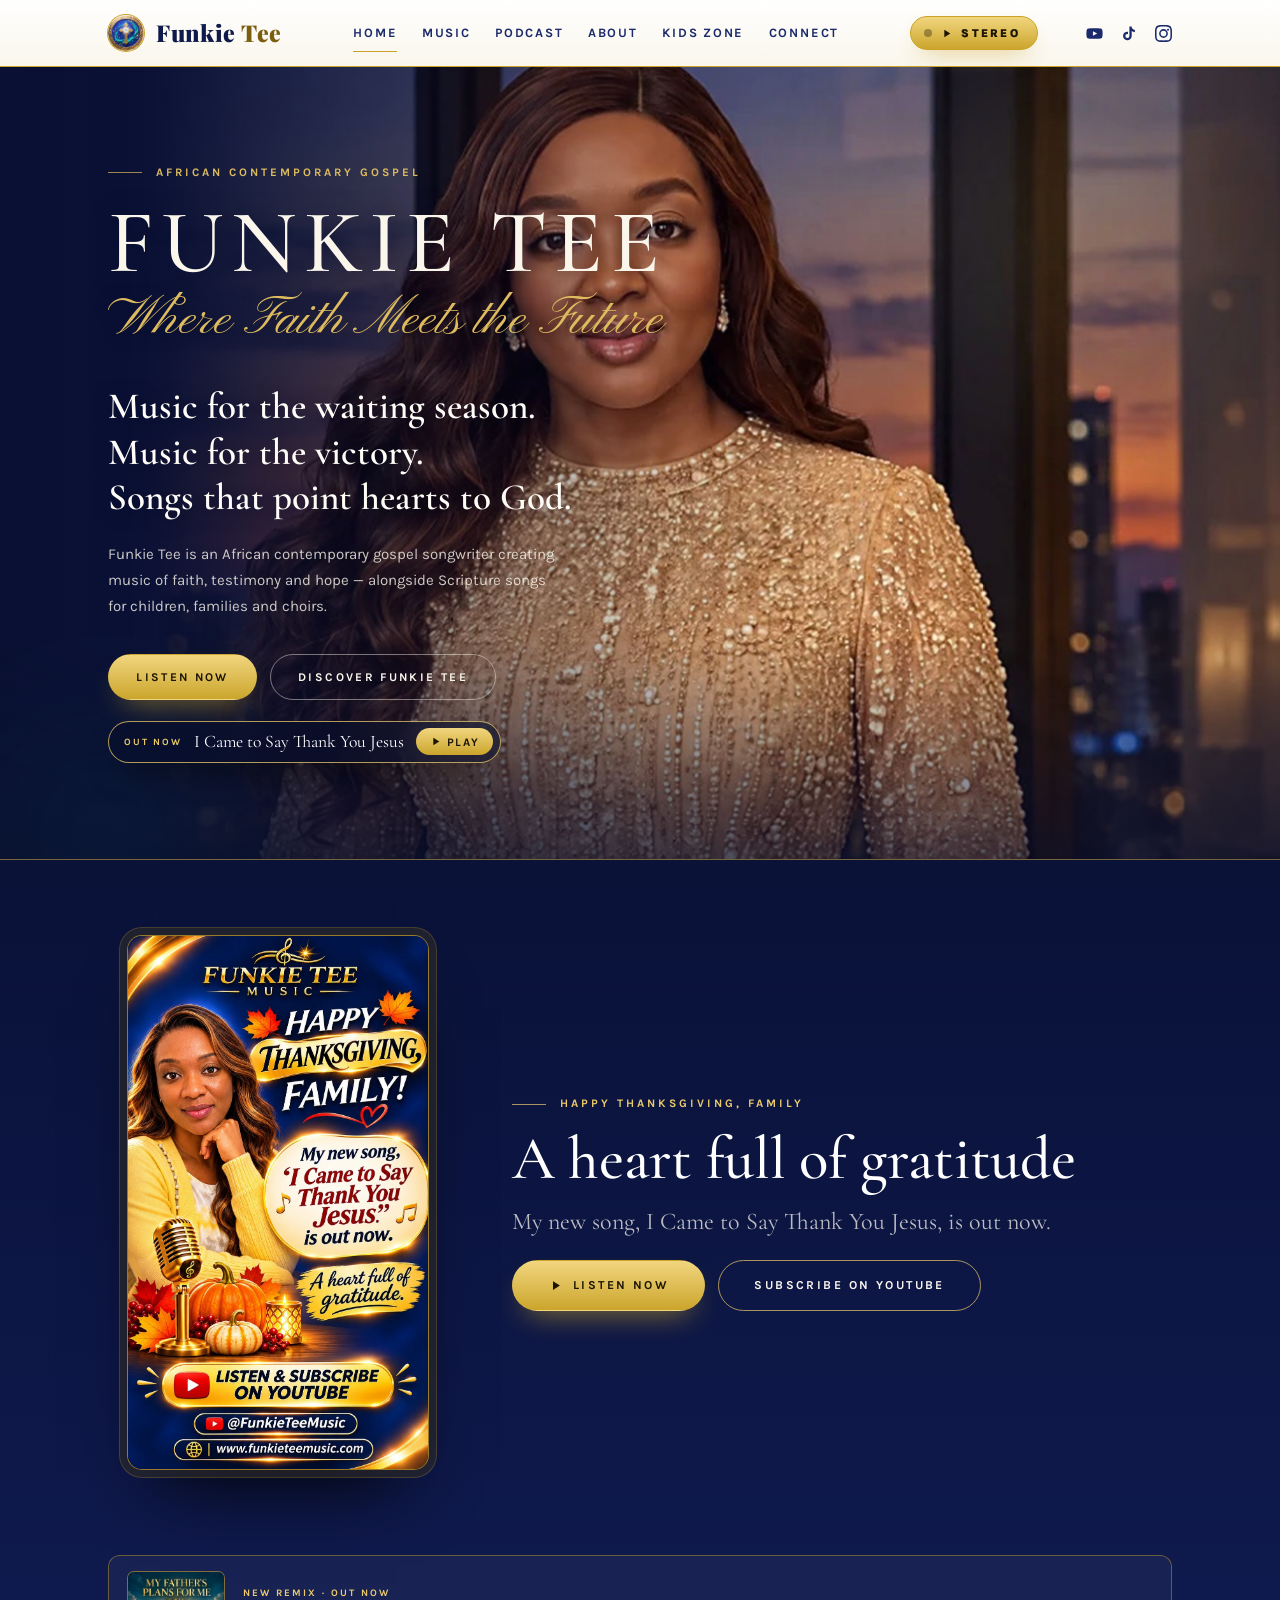
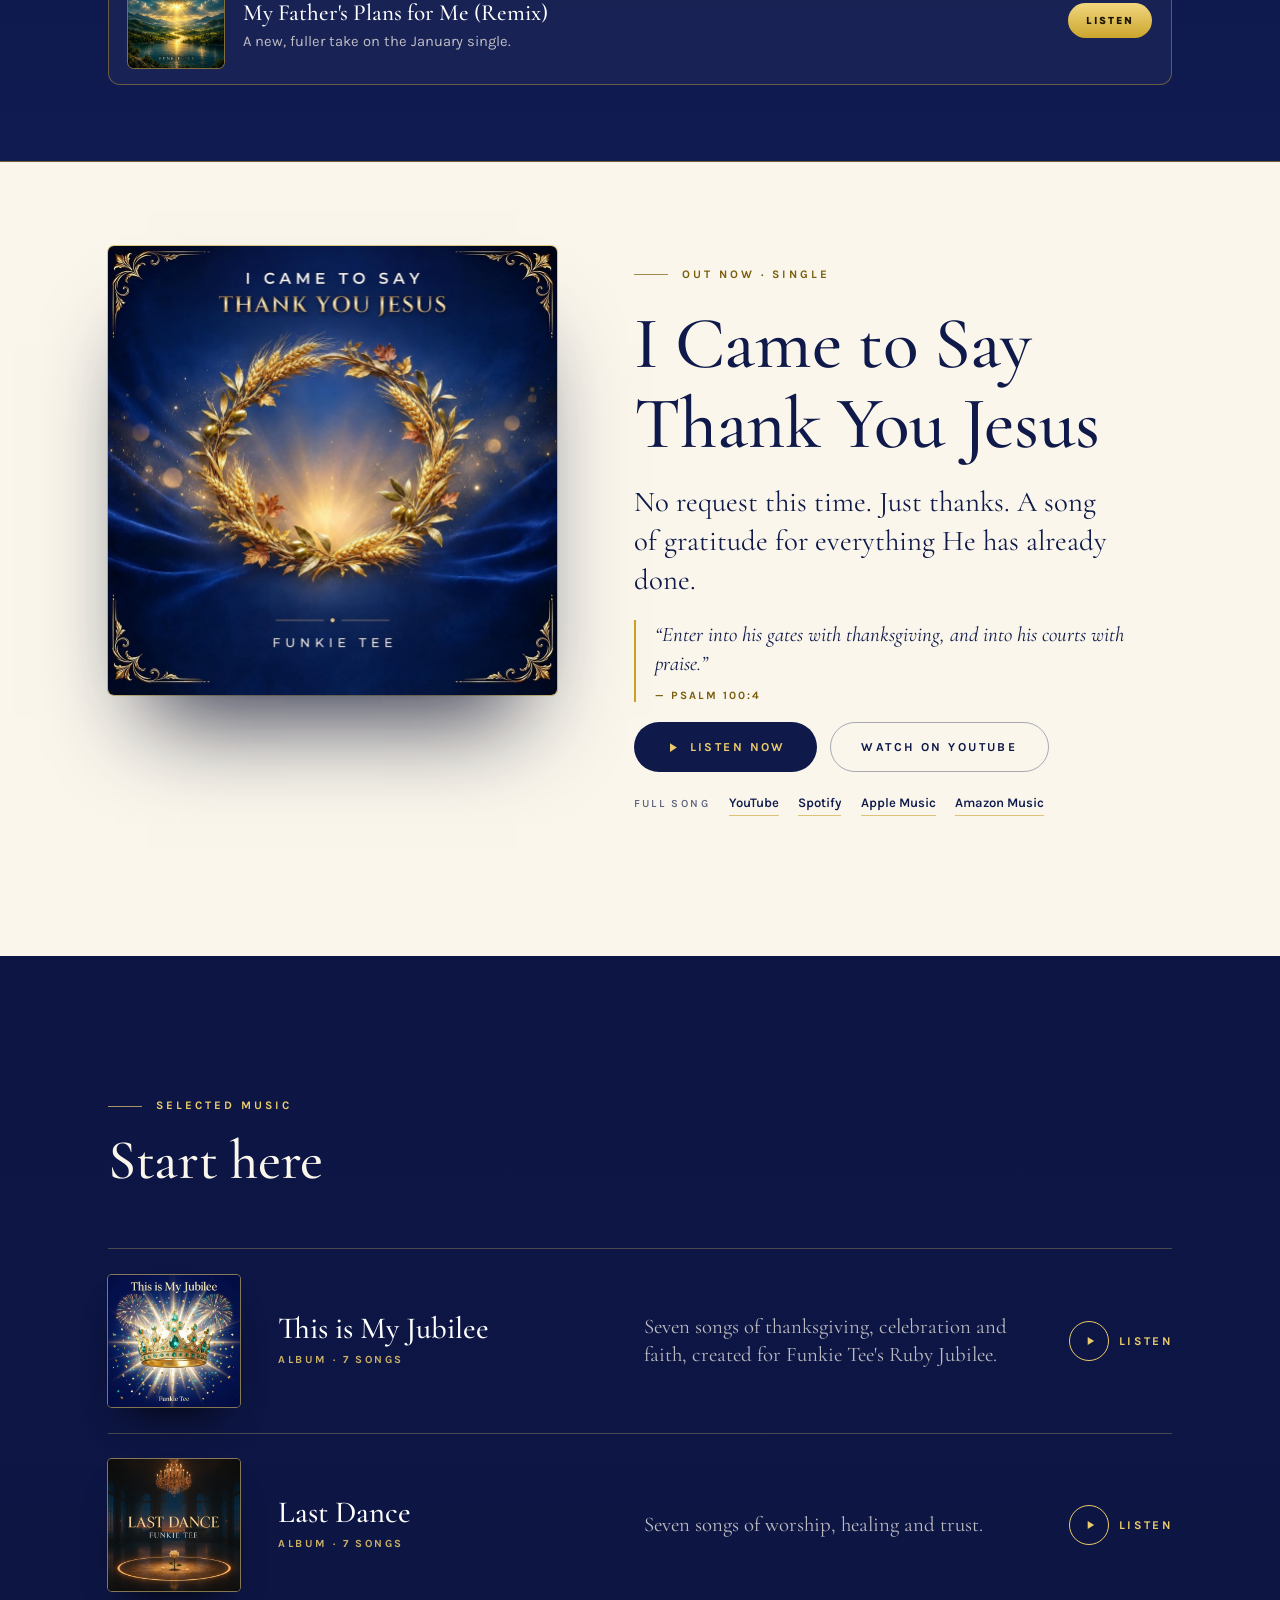
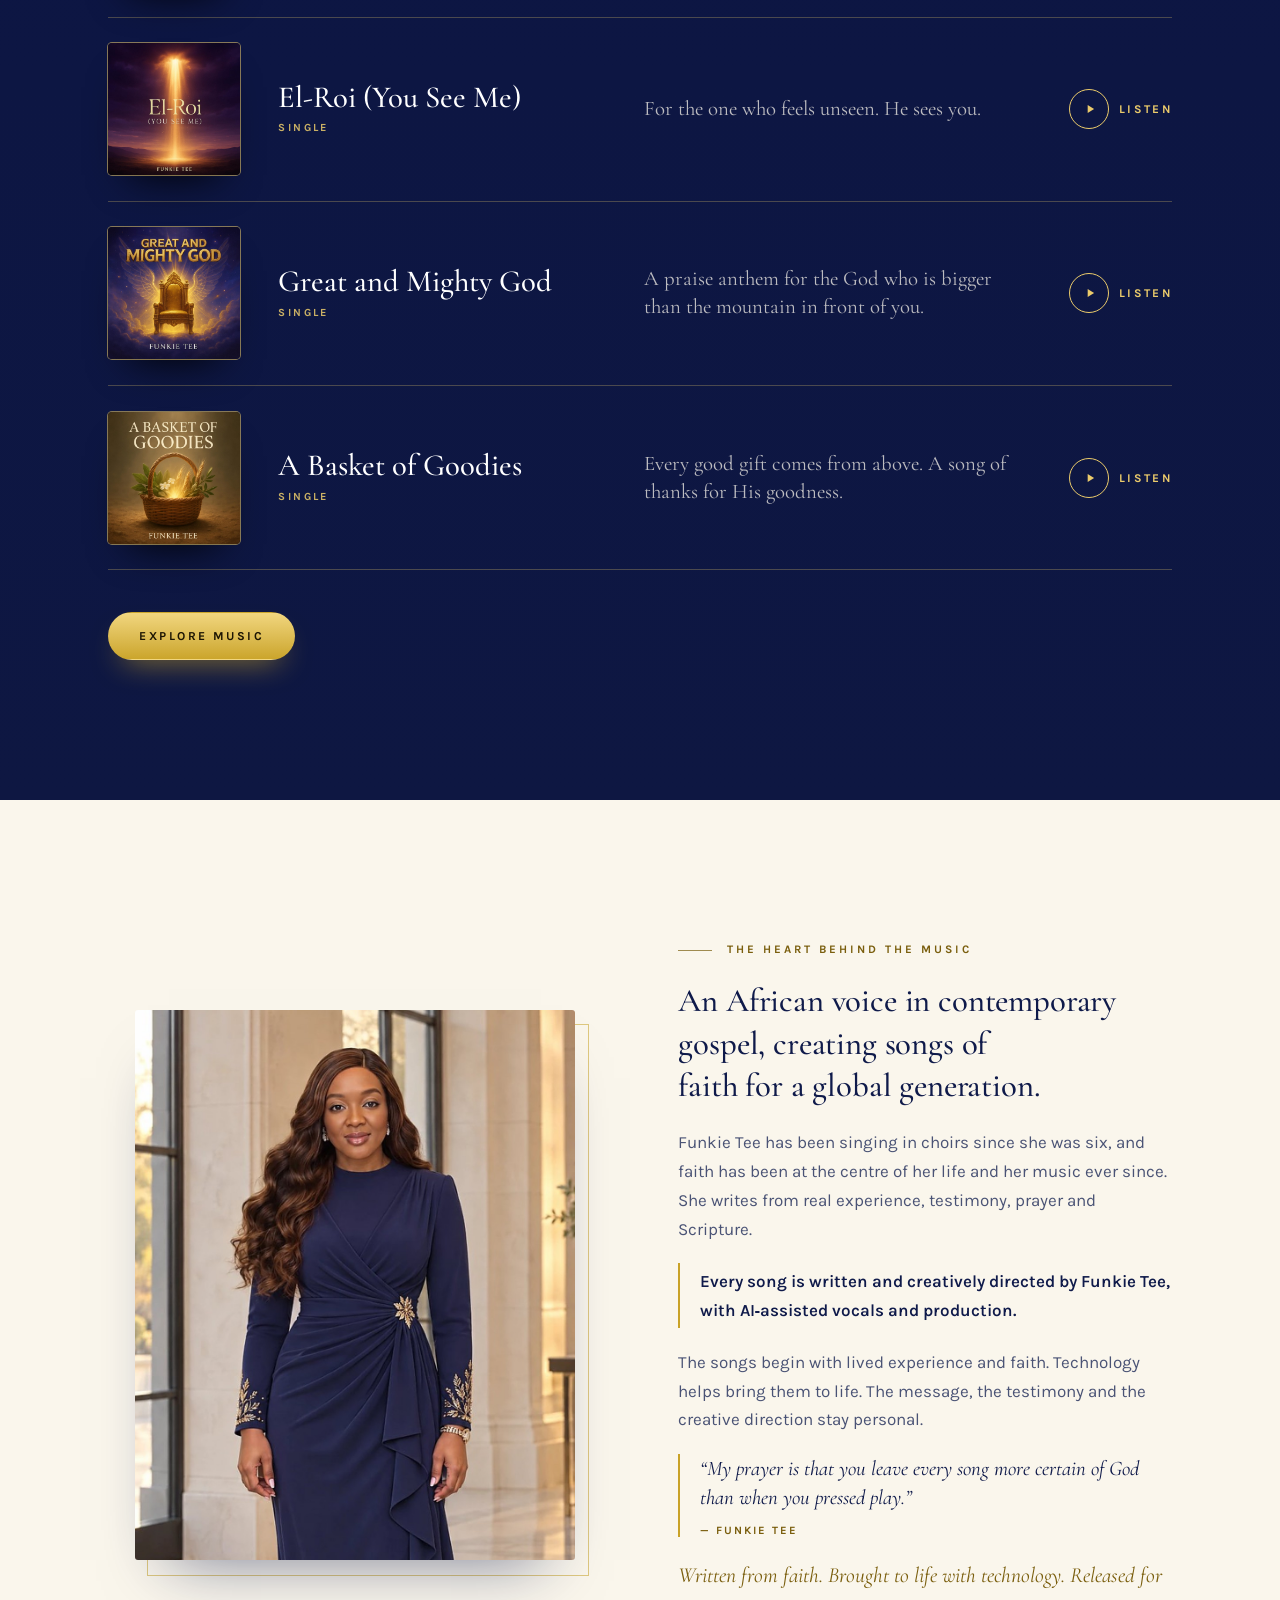
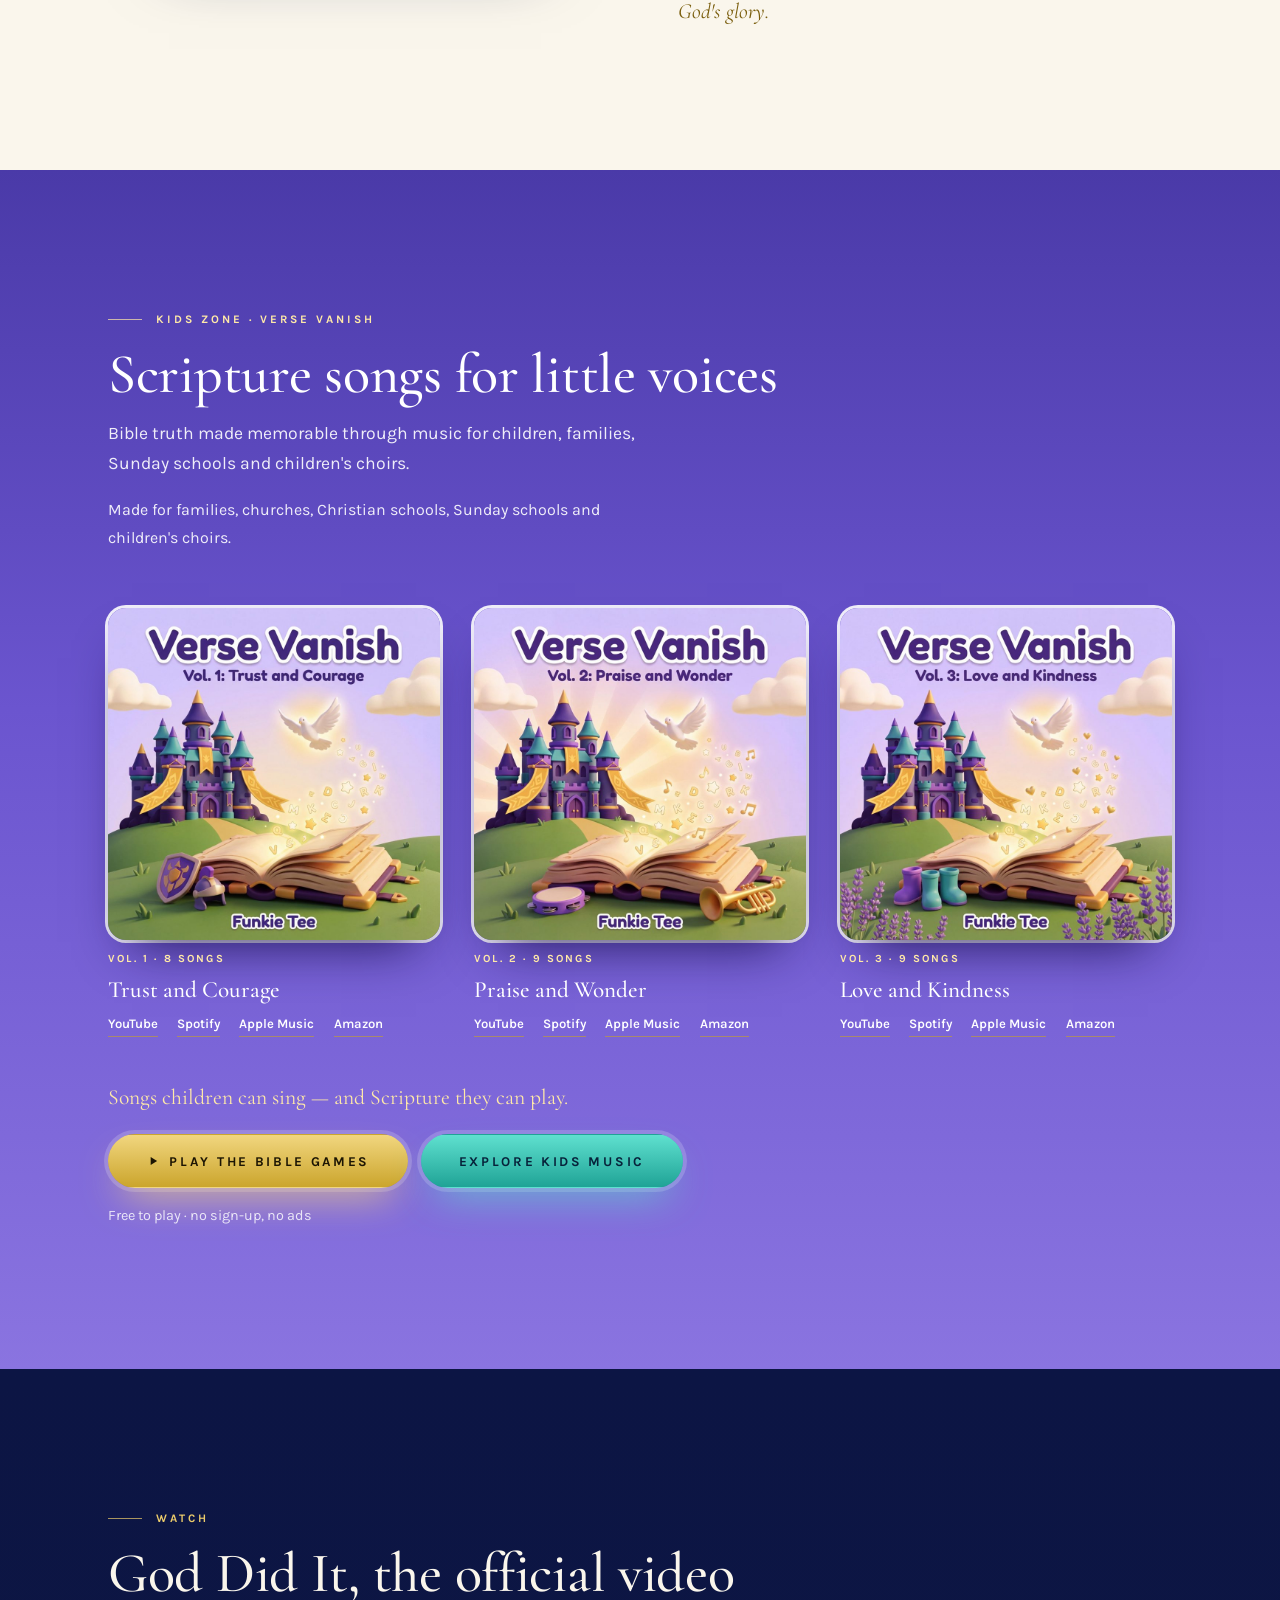
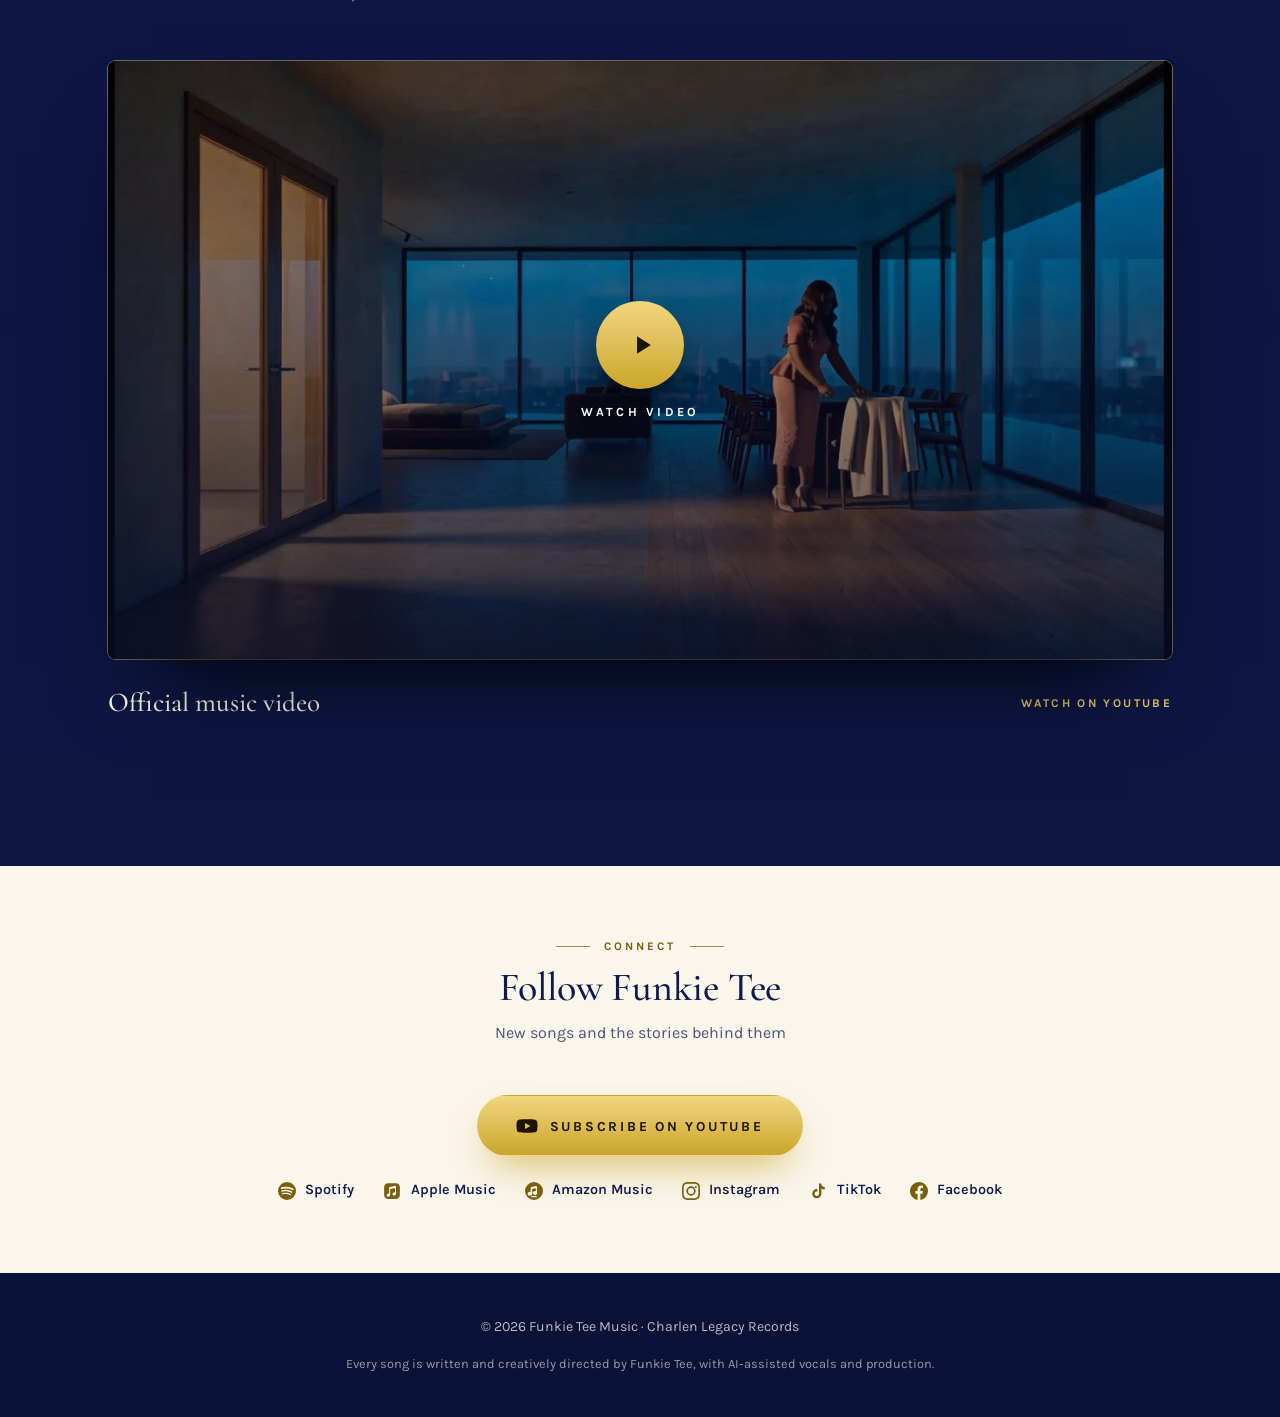
==== commit 9774657c: "Add the Thanksgiving flyer band for I Came to Say Thank You Jesus Co-Authored-By: Claude Fable 5.2 <" ====
--- a/index.html
+++ b/index.html
@@ -22,7 +22,7 @@
 <link rel="preconnect" href="https://fonts.googleapis.com">
 <link rel="preconnect" href="https://fonts.gstatic.com" crossorigin>
 <link rel="stylesheet" href="https://fonts.googleapis.com/css2?family=Cormorant+Garamond:ital,wght@0,500;0,600;1,500&family=Karla:wght@400;600;700;800&family=Pinyon+Script&family=Playfair+Display:wght@800;900&display=swap">
-<link rel="stylesheet" href="css/site.css?v=60">
+<link rel="stylesheet" href="css/site.css?v=61">
 </head>
 <body>
 <a class="skiplink" href="#main">Skip to content</a>
@@ -68,7 +68,17 @@
 </section>
 
 <section class="next" id="next">
-  <div class="wrap wrap-also">
+  <div class="wrap">
+    <a class="cover flyer" href="https://www.youtube.com/watch?v=6bg0WbIso0E" target="_blank" rel="noopener" aria-label="Watch I Came to Say Thank You Jesus on YouTube"><img src="img/flyer-thank-you-jesus.jpg" alt="Flyer: Happy Thanksgiving, family. My new song, I Came to Say Thank You Jesus, is out now. A heart full of gratitude." width="941" height="1672"></a>
+    <div class="stack">
+      <span class="eyebrow">Happy Thanksgiving, family</span>
+      <h2>A heart full of gratitude</h2>
+      <p class="pitch">My new song, I Came to Say Thank You Jesus, is out now.</p>
+      <div class="row">
+        <button class="btn btn-gold" type="button" data-play="i-came-to-say-thank-you-jesus"><svg viewBox="0 0 24 24" aria-hidden="true"><path d="M8 5v14l11-7z"/></svg>Listen now</button>
+        <a class="btn btn-line" href="https://www.youtube.com/@Funkieteemusic?sub_confirmation=1" target="_blank" rel="noopener">Subscribe on YouTube</a>
+      </div>
+    </div>
         <button class="also-rel" type="button" data-play="my-fathers-plans-for-me-remix" aria-label="Listen to a preview of My Father&#x27;s Plans for Me (Remix)">
       <img src="img/cv/my-fathers-plans-for-me-remix.jpg" alt="" width="900" height="900" loading="lazy">
       <span class="txt"><span class="kind">New remix · Out now</span><strong>My Father&#x27;s Plans for Me (Remix)</strong><span class="line">A new, fuller take on the January single.</span></span>
@@ -248,6 +258,6 @@
   <div class="bar" id="p-bar" role="slider" aria-label="Preview progress" aria-valuemin="0" aria-valuemax="100" aria-valuenow="0" tabindex="0"><i id="p-fill"></i></div>
 </div>
 <audio id="audio" preload="none"></audio>
-<script src="js/site.js?v=60" defer></script>
+<script src="js/site.js?v=61" defer></script>
 </body>
 </html>
--- a/css/site.css
+++ b/css/site.css
@@ -733,3 +733,9 @@
 .next button.also-rel{width:100%;font:inherit;text-align:left;cursor:pointer}
 .next .wrap-also{grid-template-columns:1fr}
 .next .wrap-also .also-rel{margin-top:0}
+/* Flyer in the top band */
+.next .cover.flyer{max-width:300px;justify-self:center;border-radius:14px}
+.next .stack .row{display:flex;flex-wrap:wrap;gap:.8rem;margin-top:.4rem}
+.next .btn-line{color:var(--ivory);border-color:rgba(235,203,107,.7)}
+.next .btn-line:hover{background:rgba(255,255,255,.08)}
+@media (max-width:720px){.next .cover.flyer{max-width:260px;justify-self:start}.next .stack .row .btn{width:100%;justify-content:center;text-align:center}}
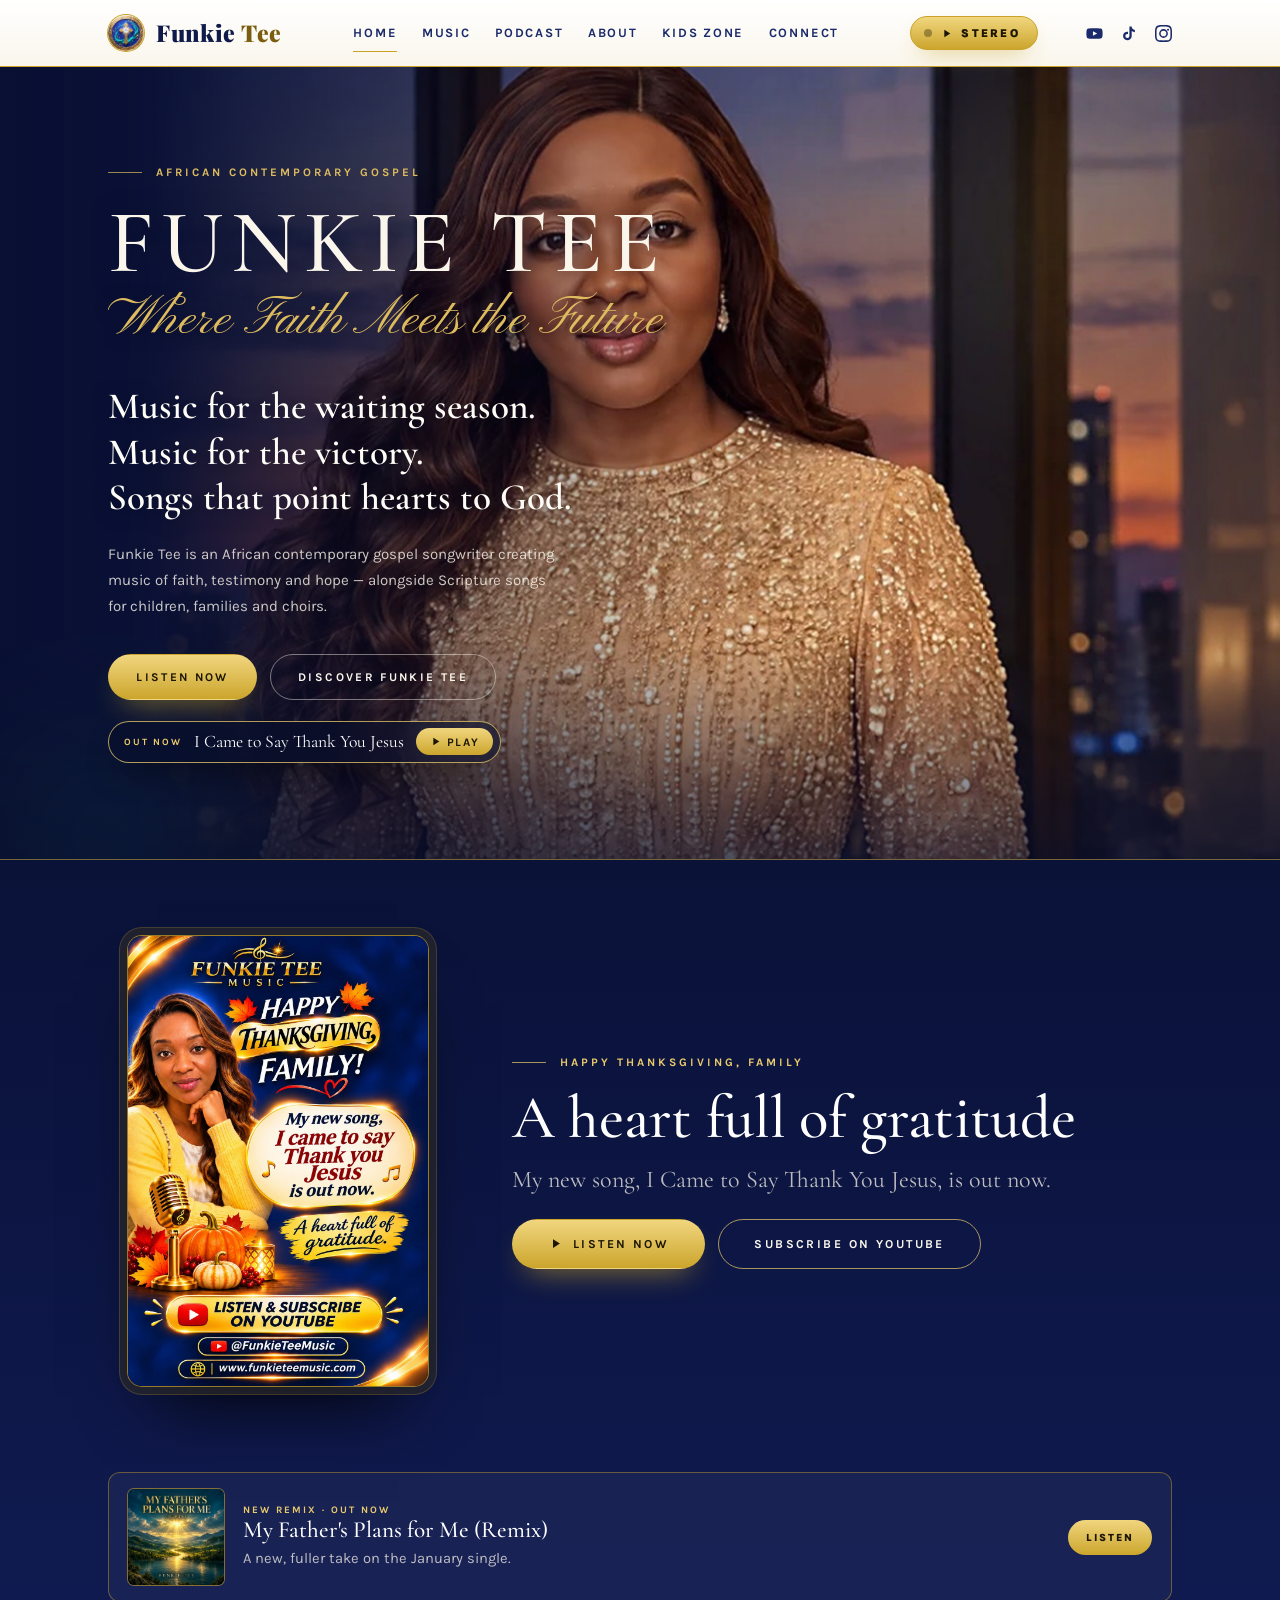
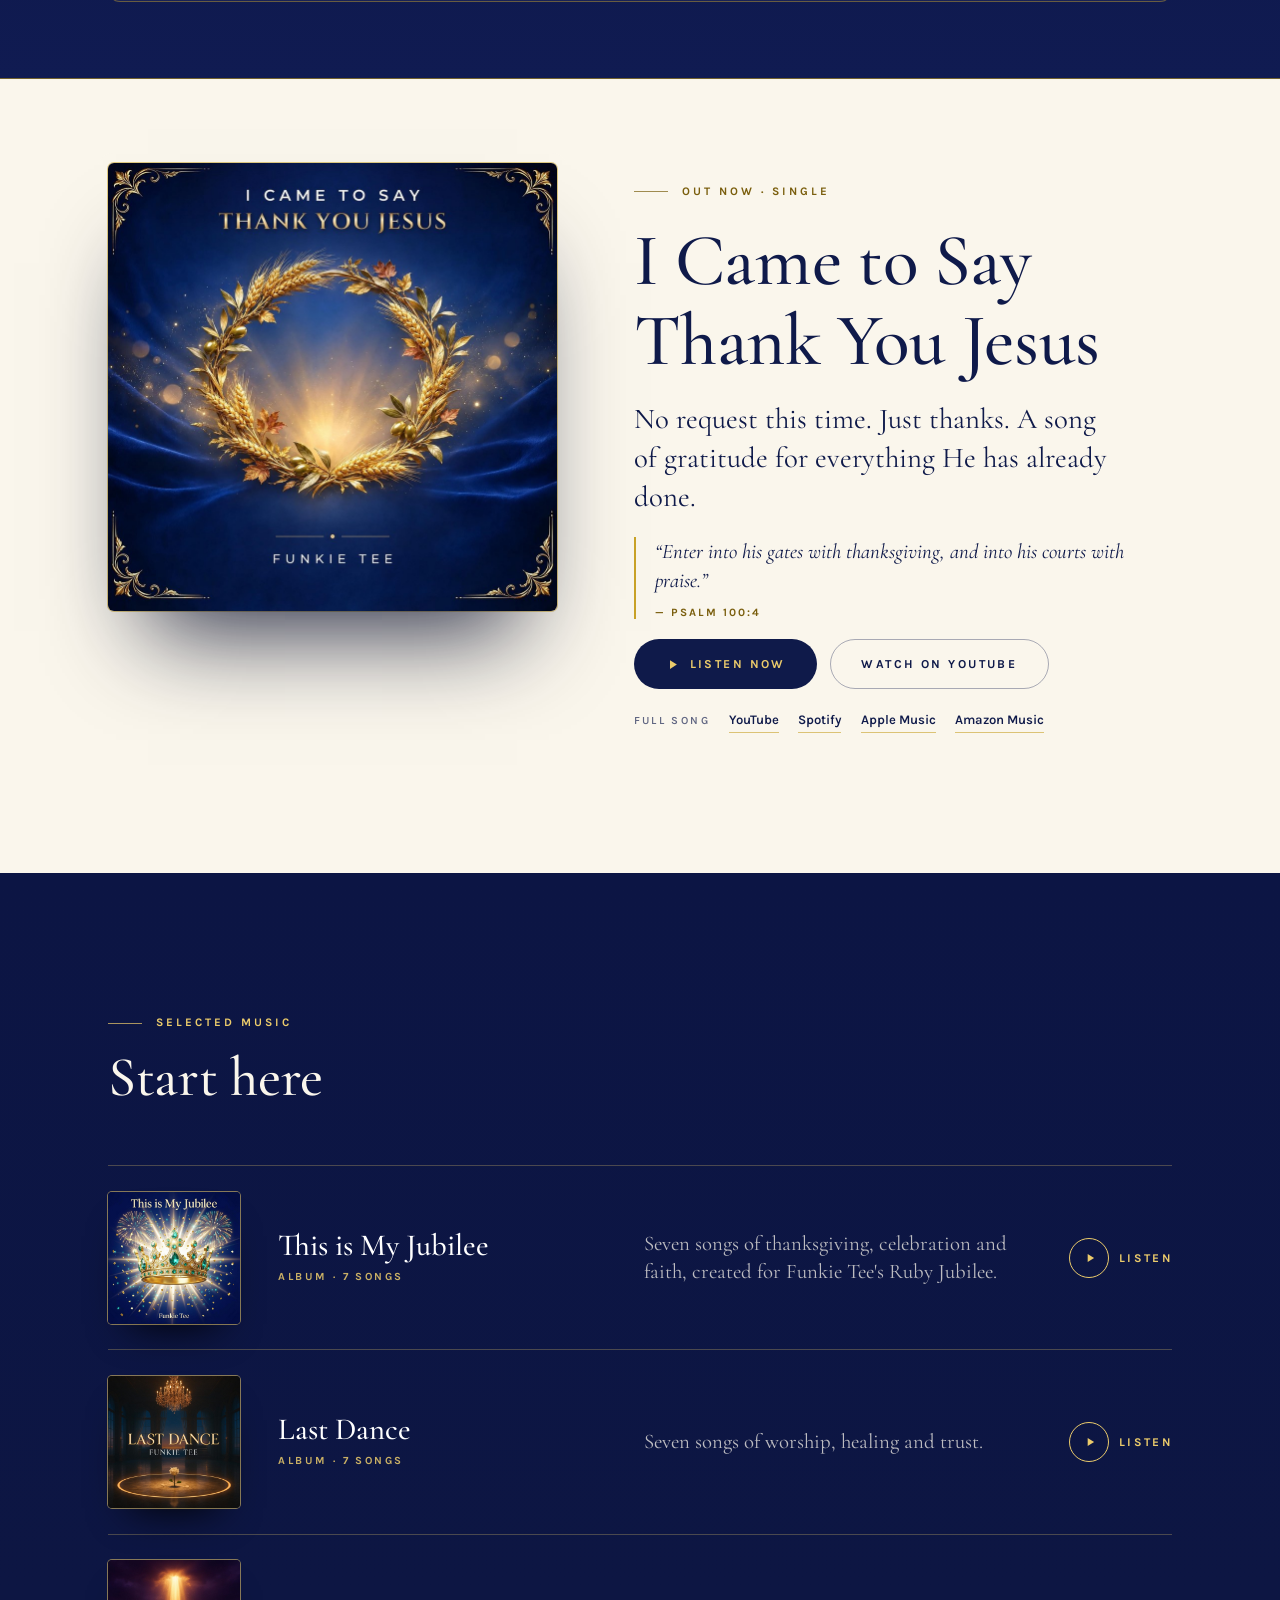
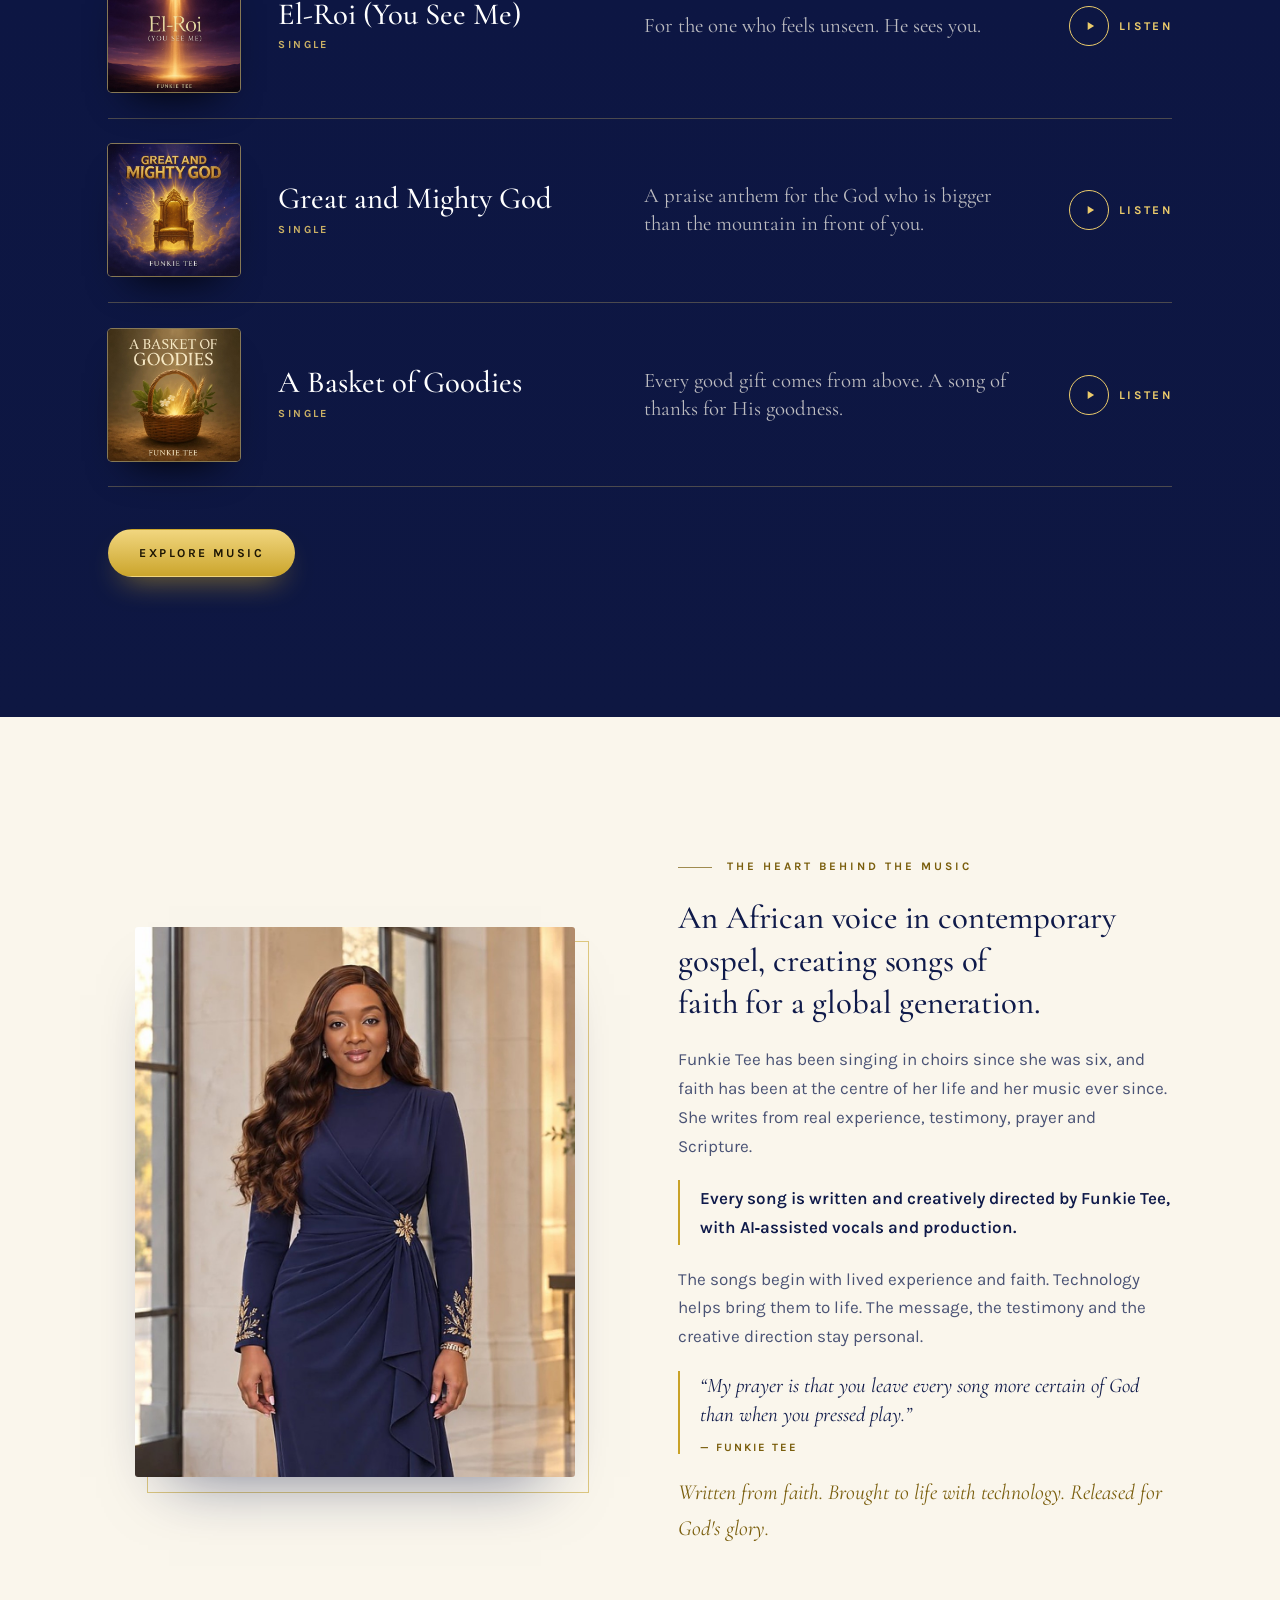
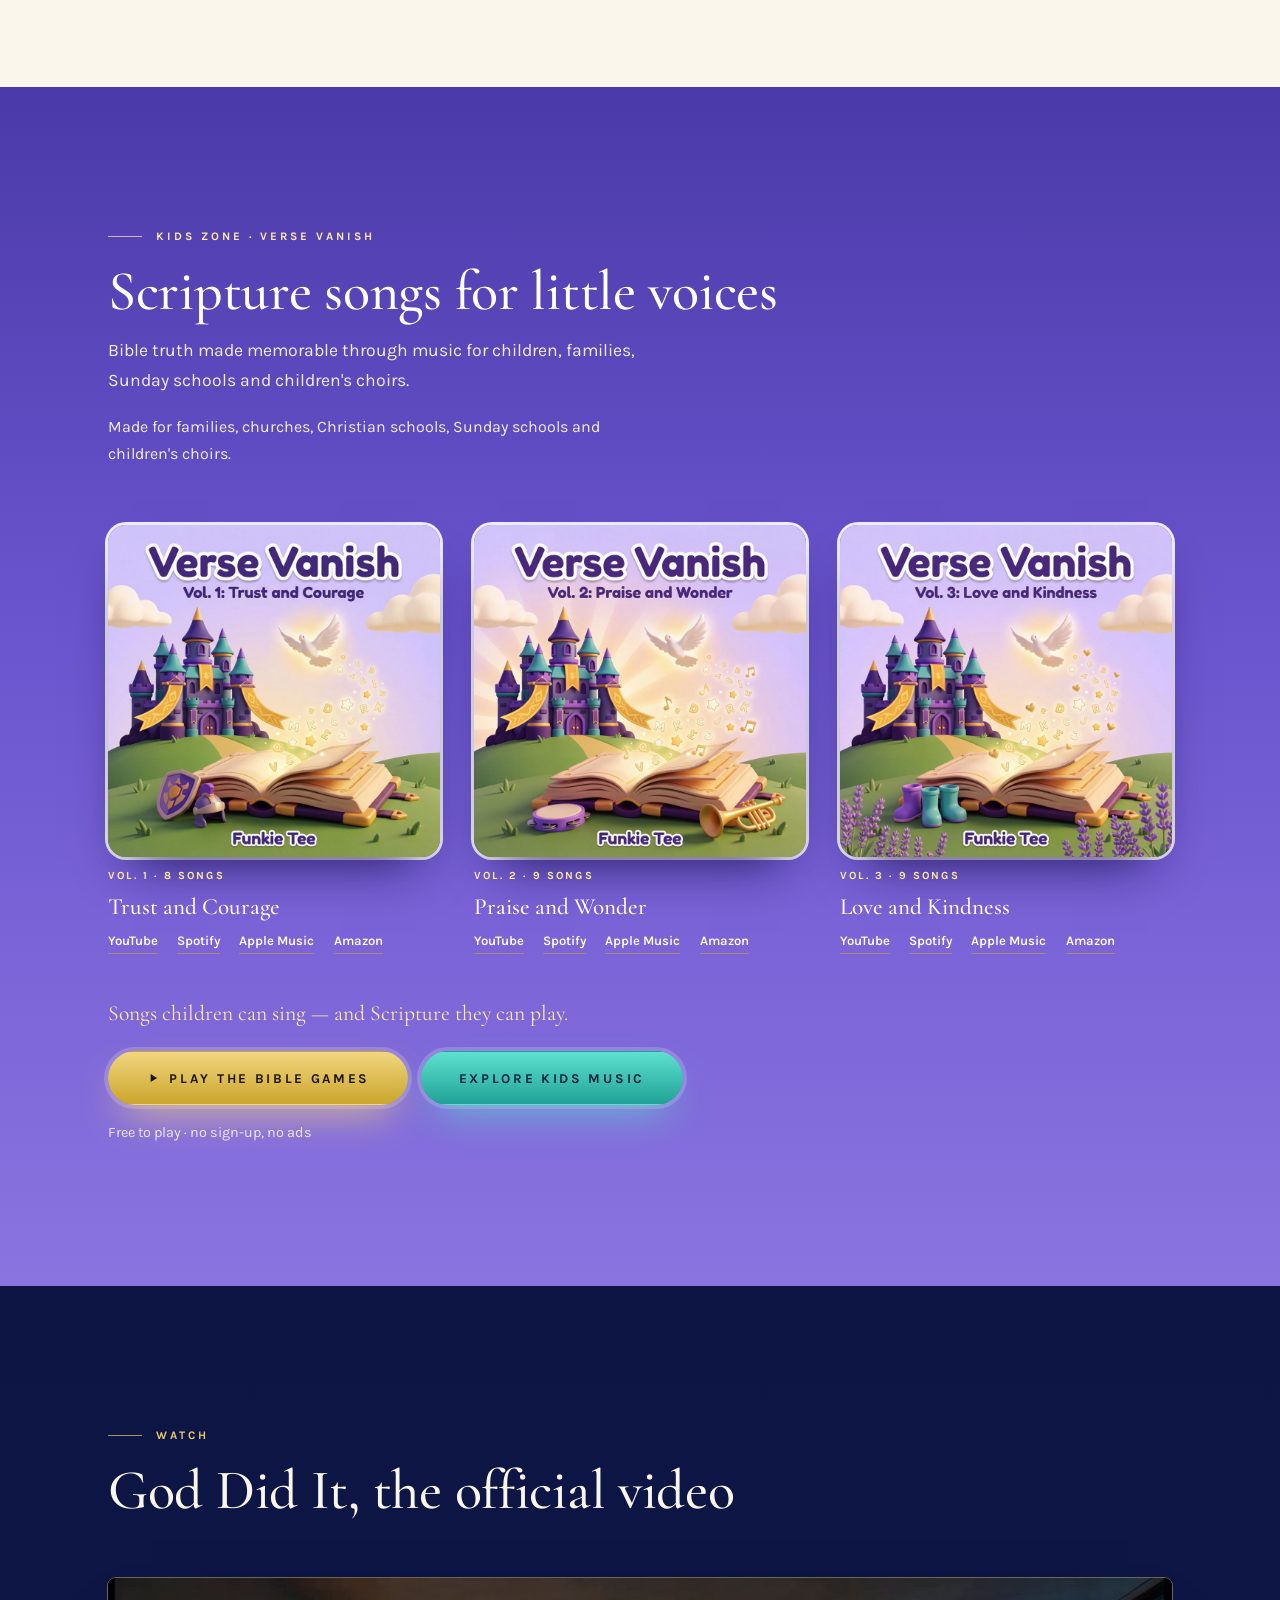
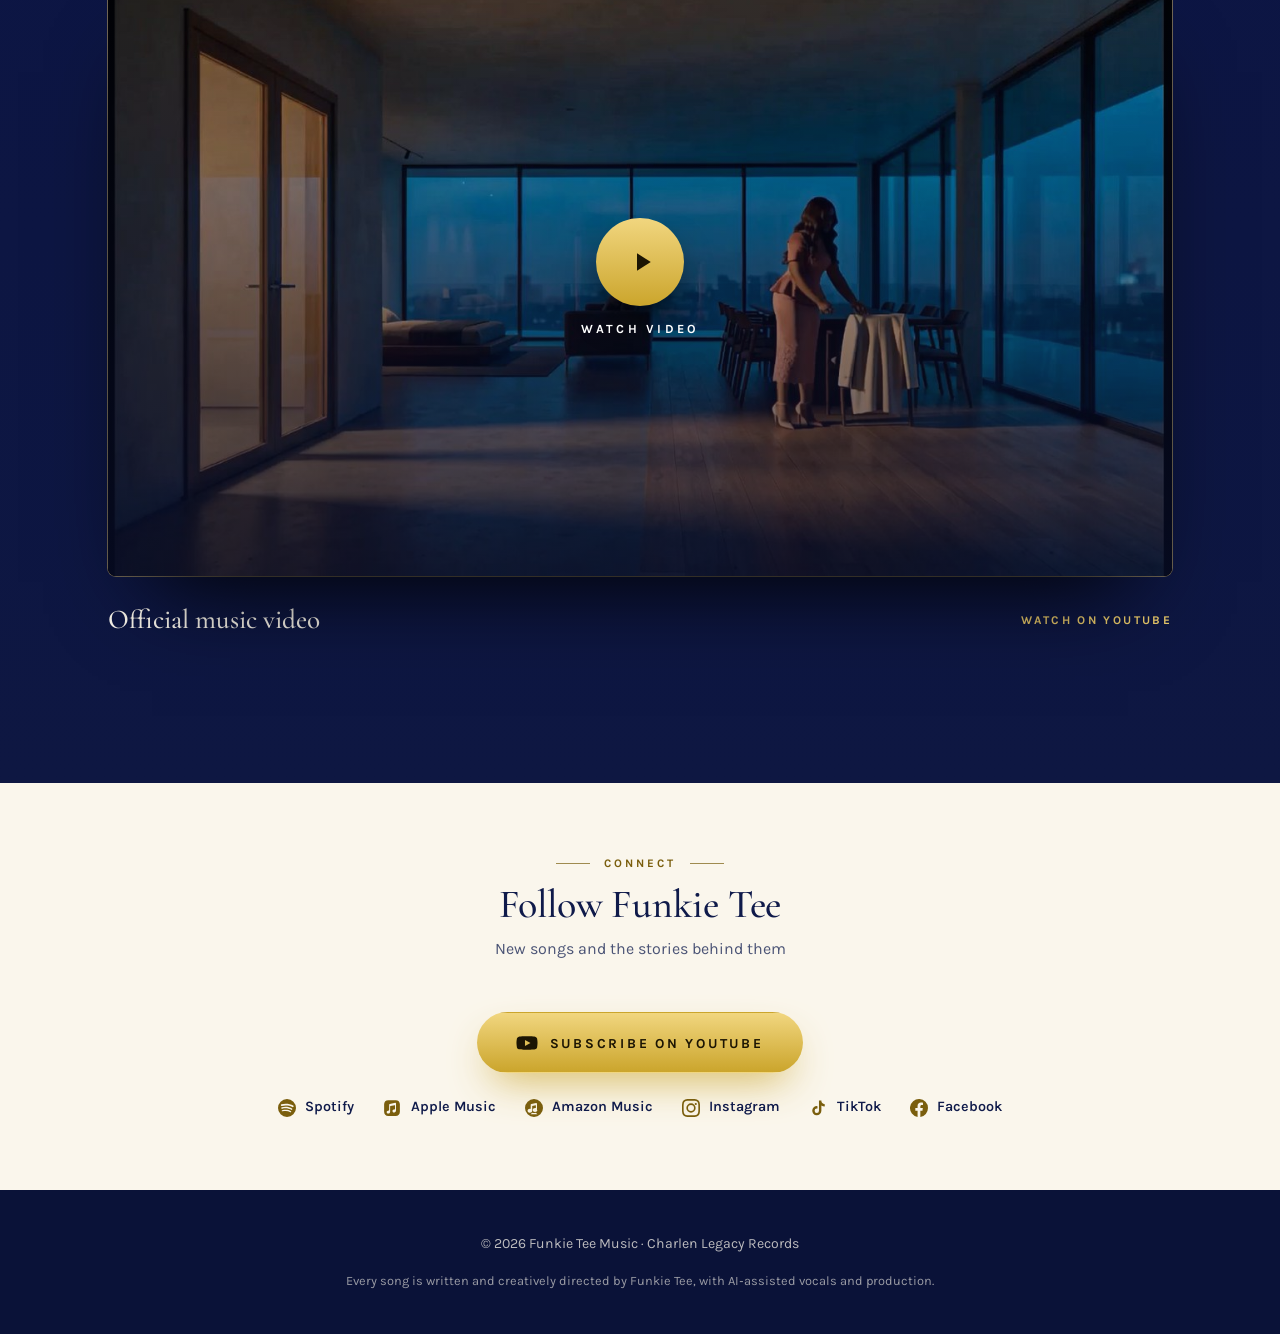
==== commit 2e0aeced: "Swap in the corrected Thanksgiving flyer Co-Authored-By: Claude Fable 5.2 <noreply@anthropic.com>" ====
--- a/index.html
+++ b/index.html
@@ -22,7 +22,7 @@
 <link rel="preconnect" href="https://fonts.googleapis.com">
 <link rel="preconnect" href="https://fonts.gstatic.com" crossorigin>
 <link rel="stylesheet" href="https://fonts.googleapis.com/css2?family=Cormorant+Garamond:ital,wght@0,500;0,600;1,500&family=Karla:wght@400;600;700;800&family=Pinyon+Script&family=Playfair+Display:wght@800;900&display=swap">
-<link rel="stylesheet" href="css/site.css?v=61">
+<link rel="stylesheet" href="css/site.css?v=62">
 </head>
 <body>
 <a class="skiplink" href="#main">Skip to content</a>
@@ -69,7 +69,7 @@
 
 <section class="next" id="next">
   <div class="wrap">
-    <a class="cover flyer" href="https://www.youtube.com/watch?v=6bg0WbIso0E" target="_blank" rel="noopener" aria-label="Watch I Came to Say Thank You Jesus on YouTube"><img src="img/flyer-thank-you-jesus.jpg" alt="Flyer: Happy Thanksgiving, family. My new song, I Came to Say Thank You Jesus, is out now. A heart full of gratitude." width="941" height="1672"></a>
+    <a class="cover flyer" href="https://www.youtube.com/watch?v=6bg0WbIso0E" target="_blank" rel="noopener" aria-label="Watch I Came to Say Thank You Jesus on YouTube"><img src="img/flyer-thank-you-jesus-2.jpg" alt="Flyer: Happy Thanksgiving, family. My new song, I Came to Say Thank You Jesus, is out now. A heart full of gratitude." width="1024" height="1536"></a>
     <div class="stack">
       <span class="eyebrow">Happy Thanksgiving, family</span>
       <h2>A heart full of gratitude</h2>
@@ -258,6 +258,6 @@
   <div class="bar" id="p-bar" role="slider" aria-label="Preview progress" aria-valuemin="0" aria-valuemax="100" aria-valuenow="0" tabindex="0"><i id="p-fill"></i></div>
 </div>
 <audio id="audio" preload="none"></audio>
-<script src="js/site.js?v=61" defer></script>
+<script src="js/site.js?v=62" defer></script>
 </body>
 </html>
